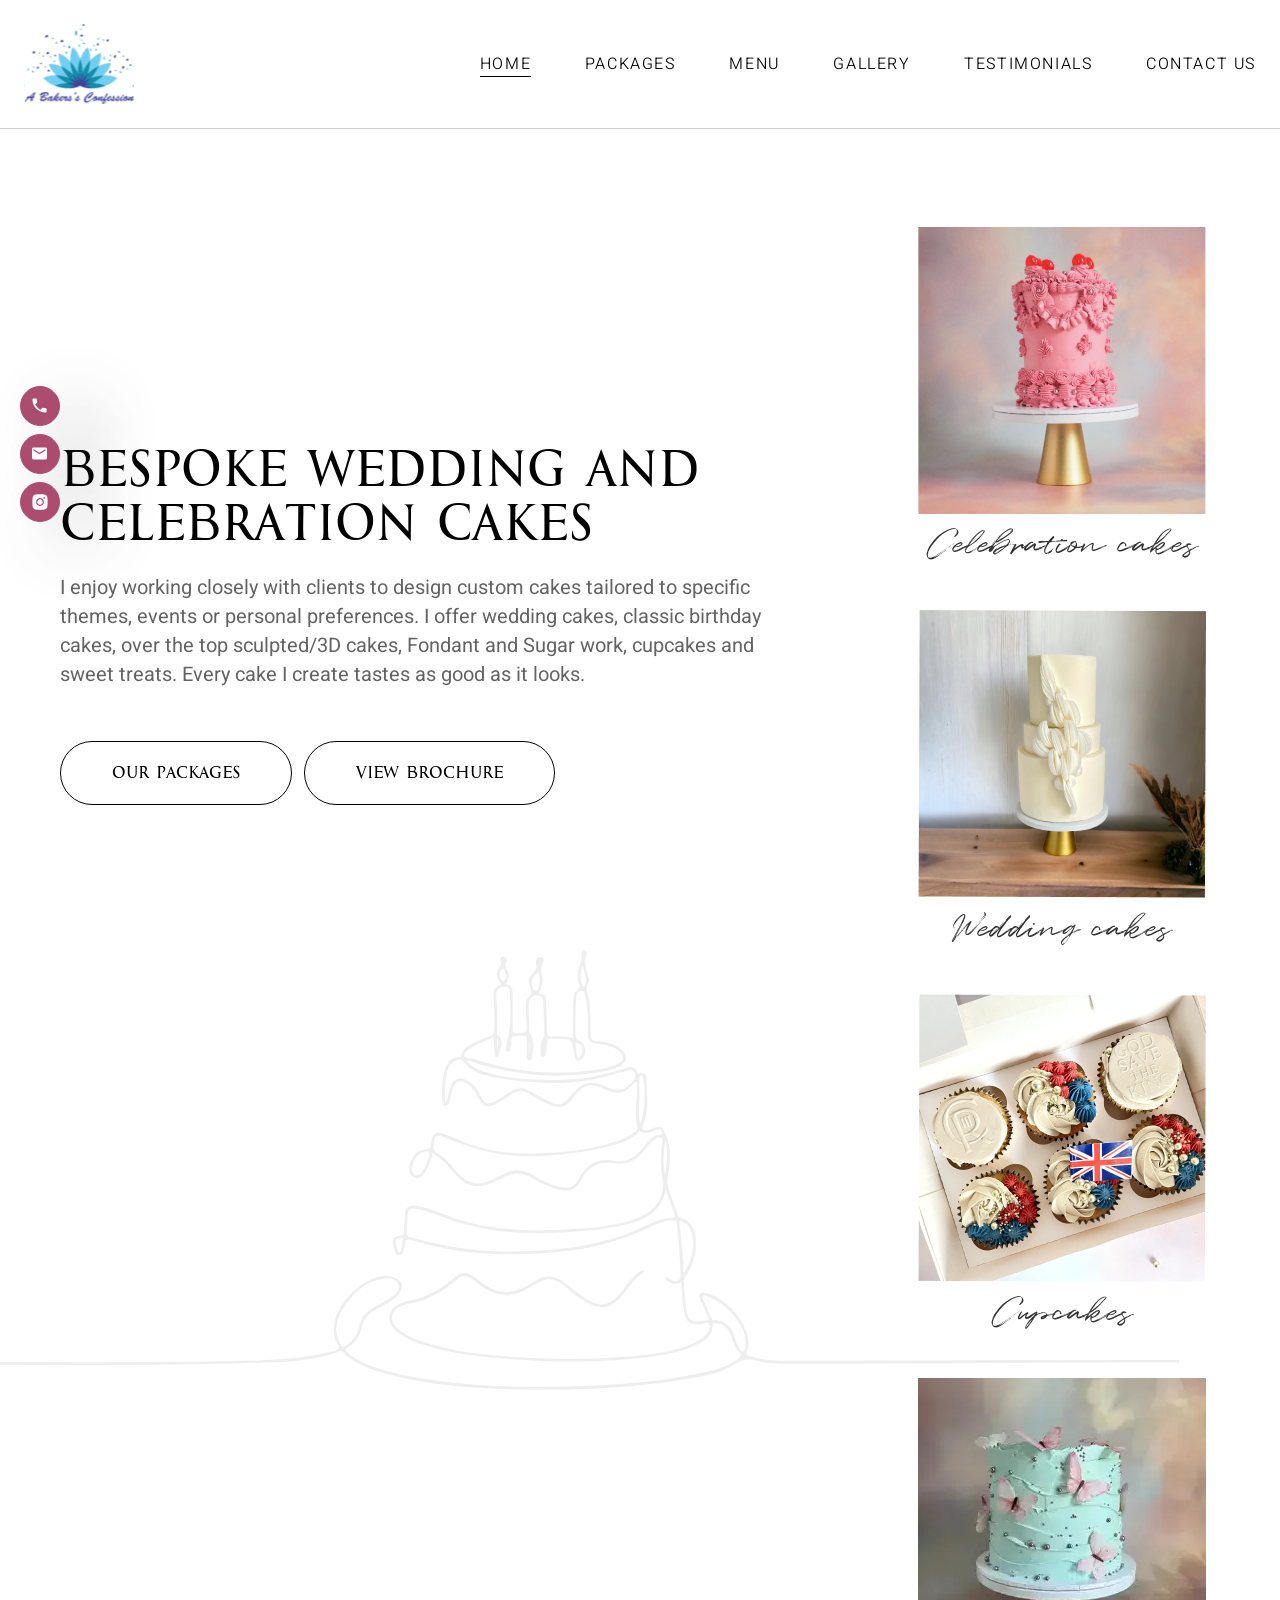
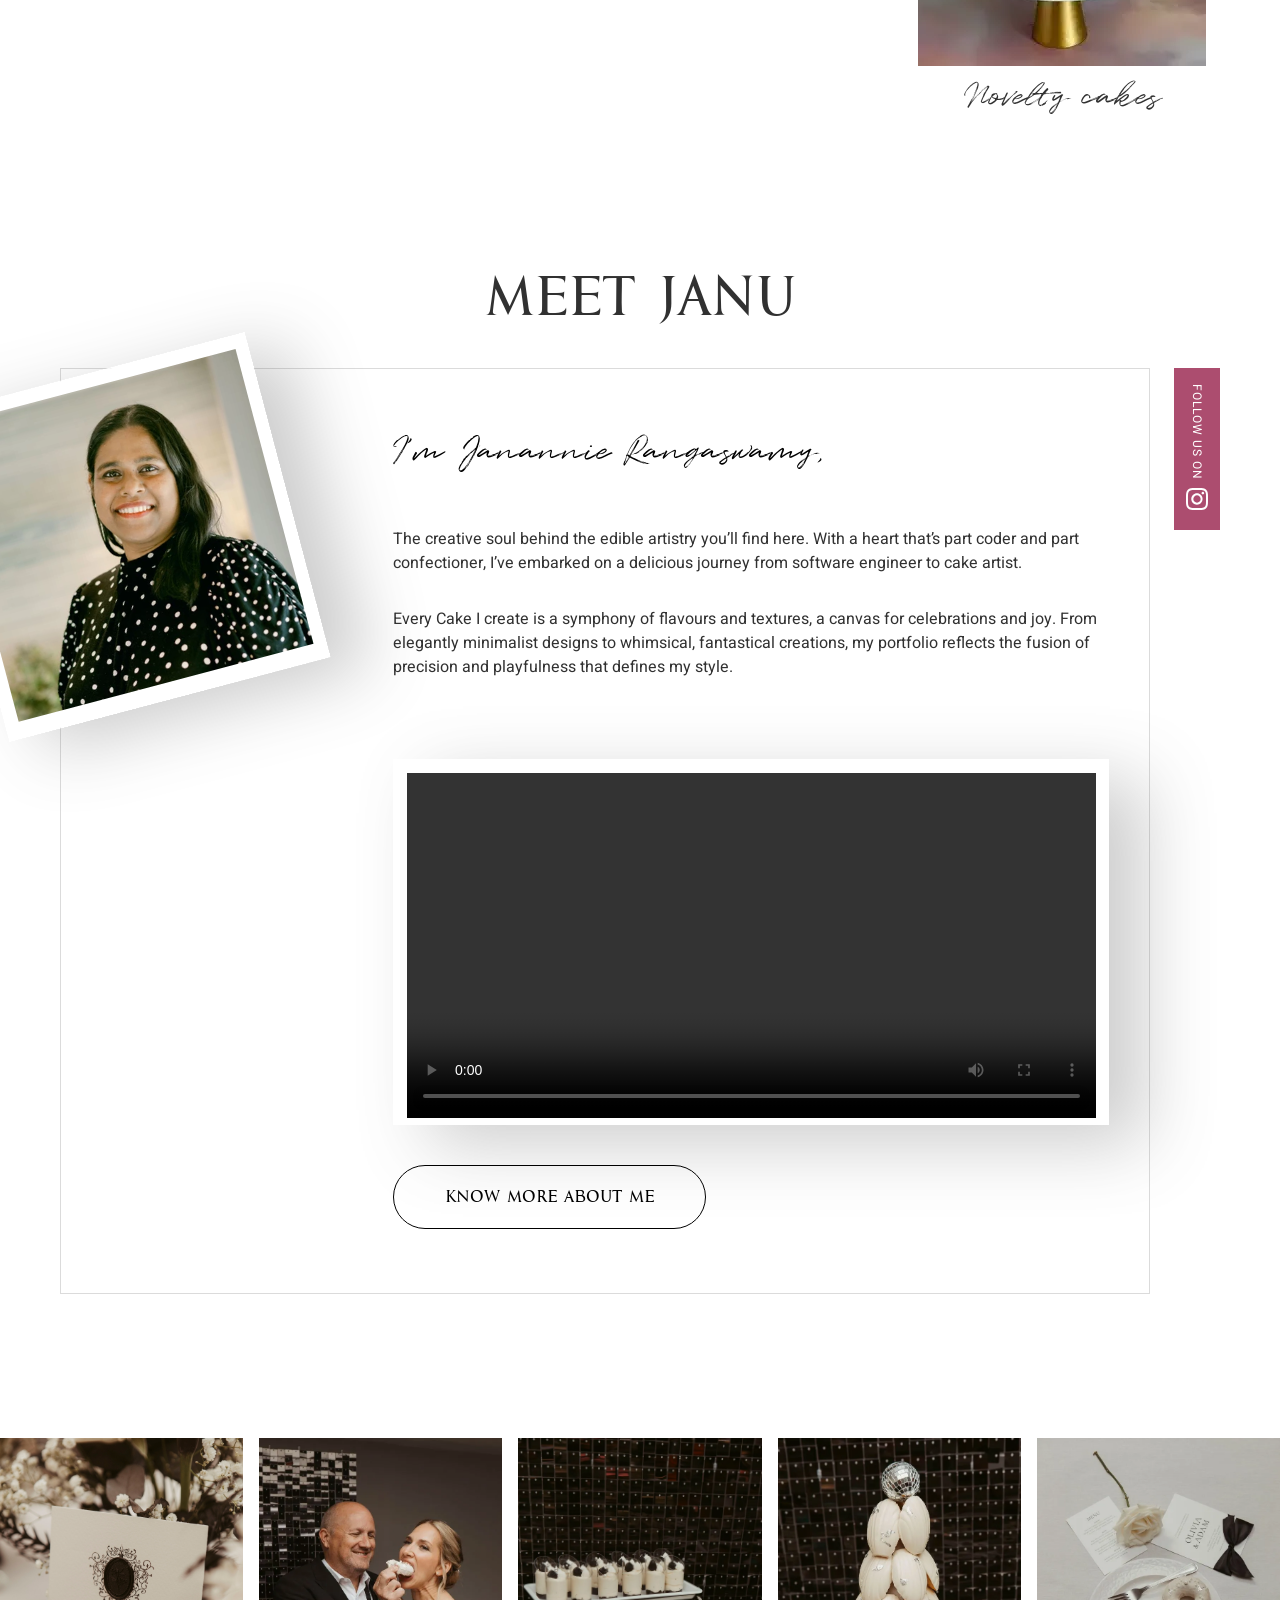
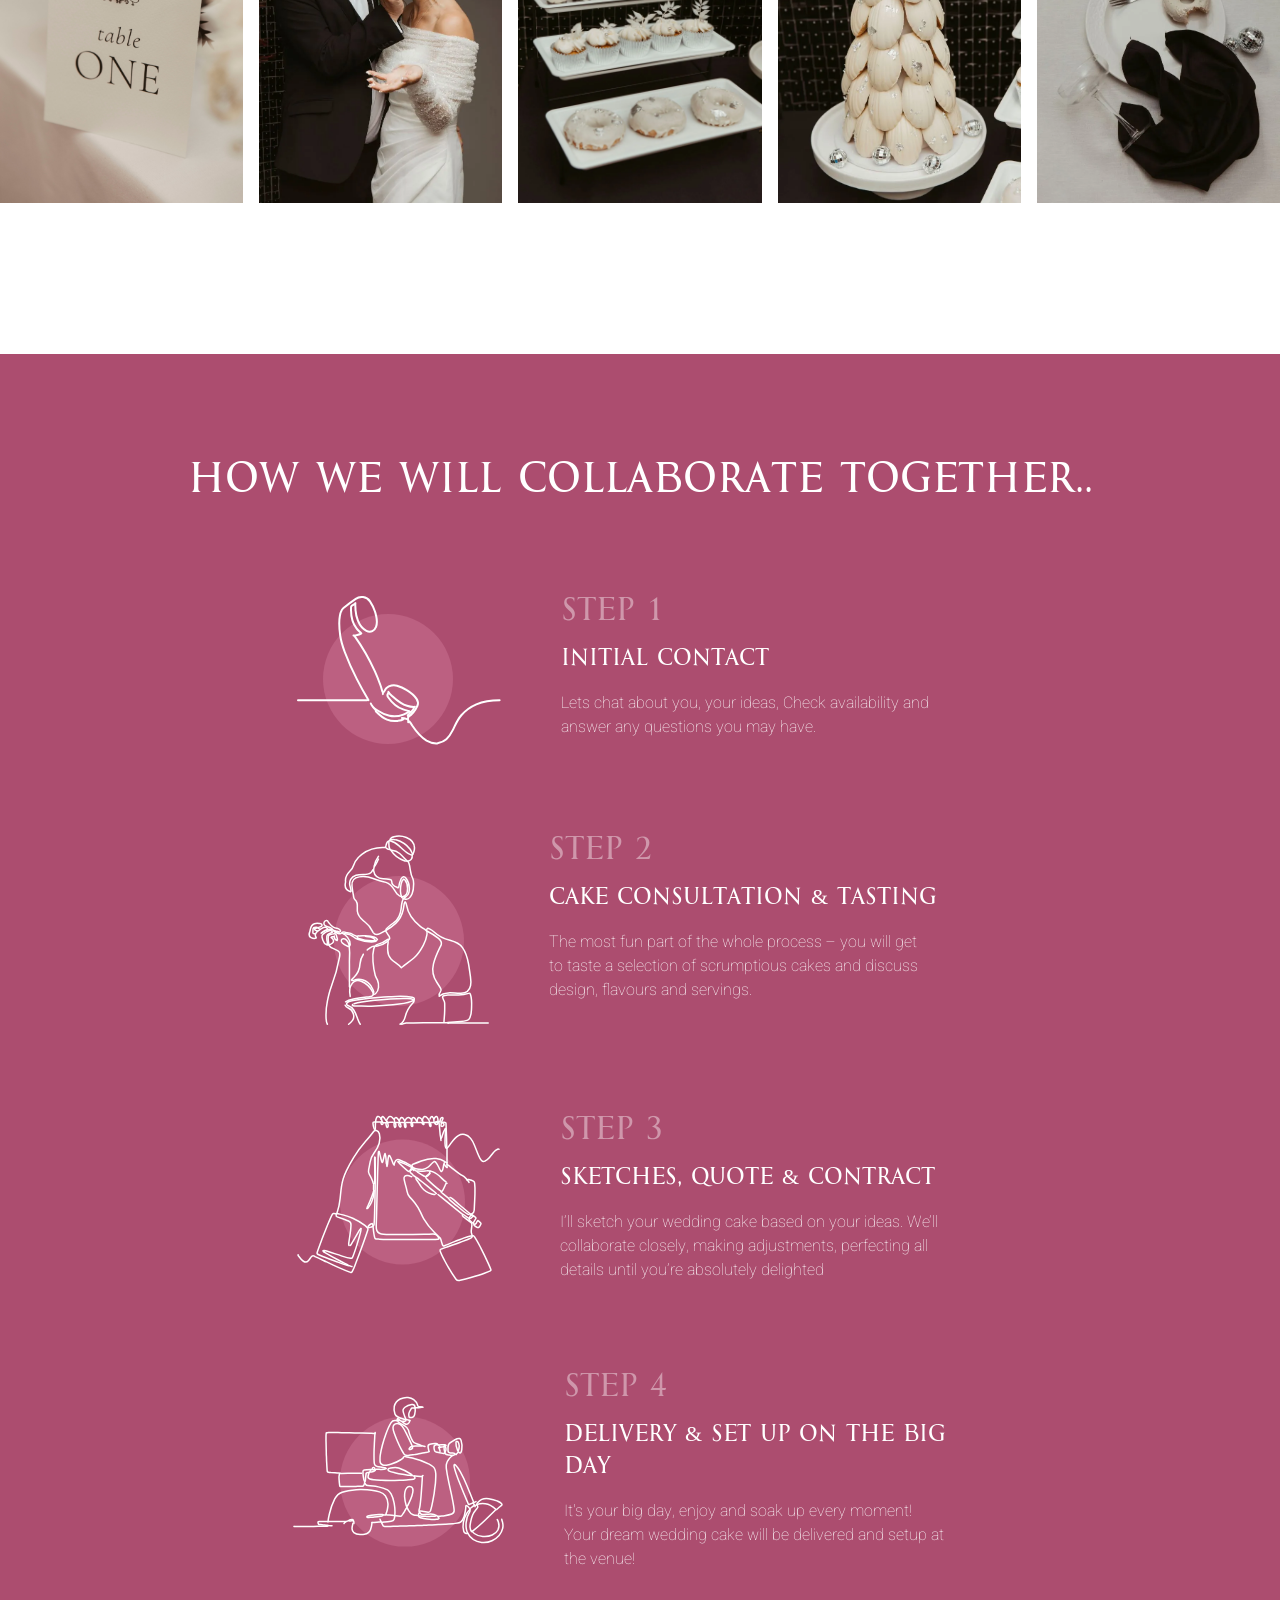
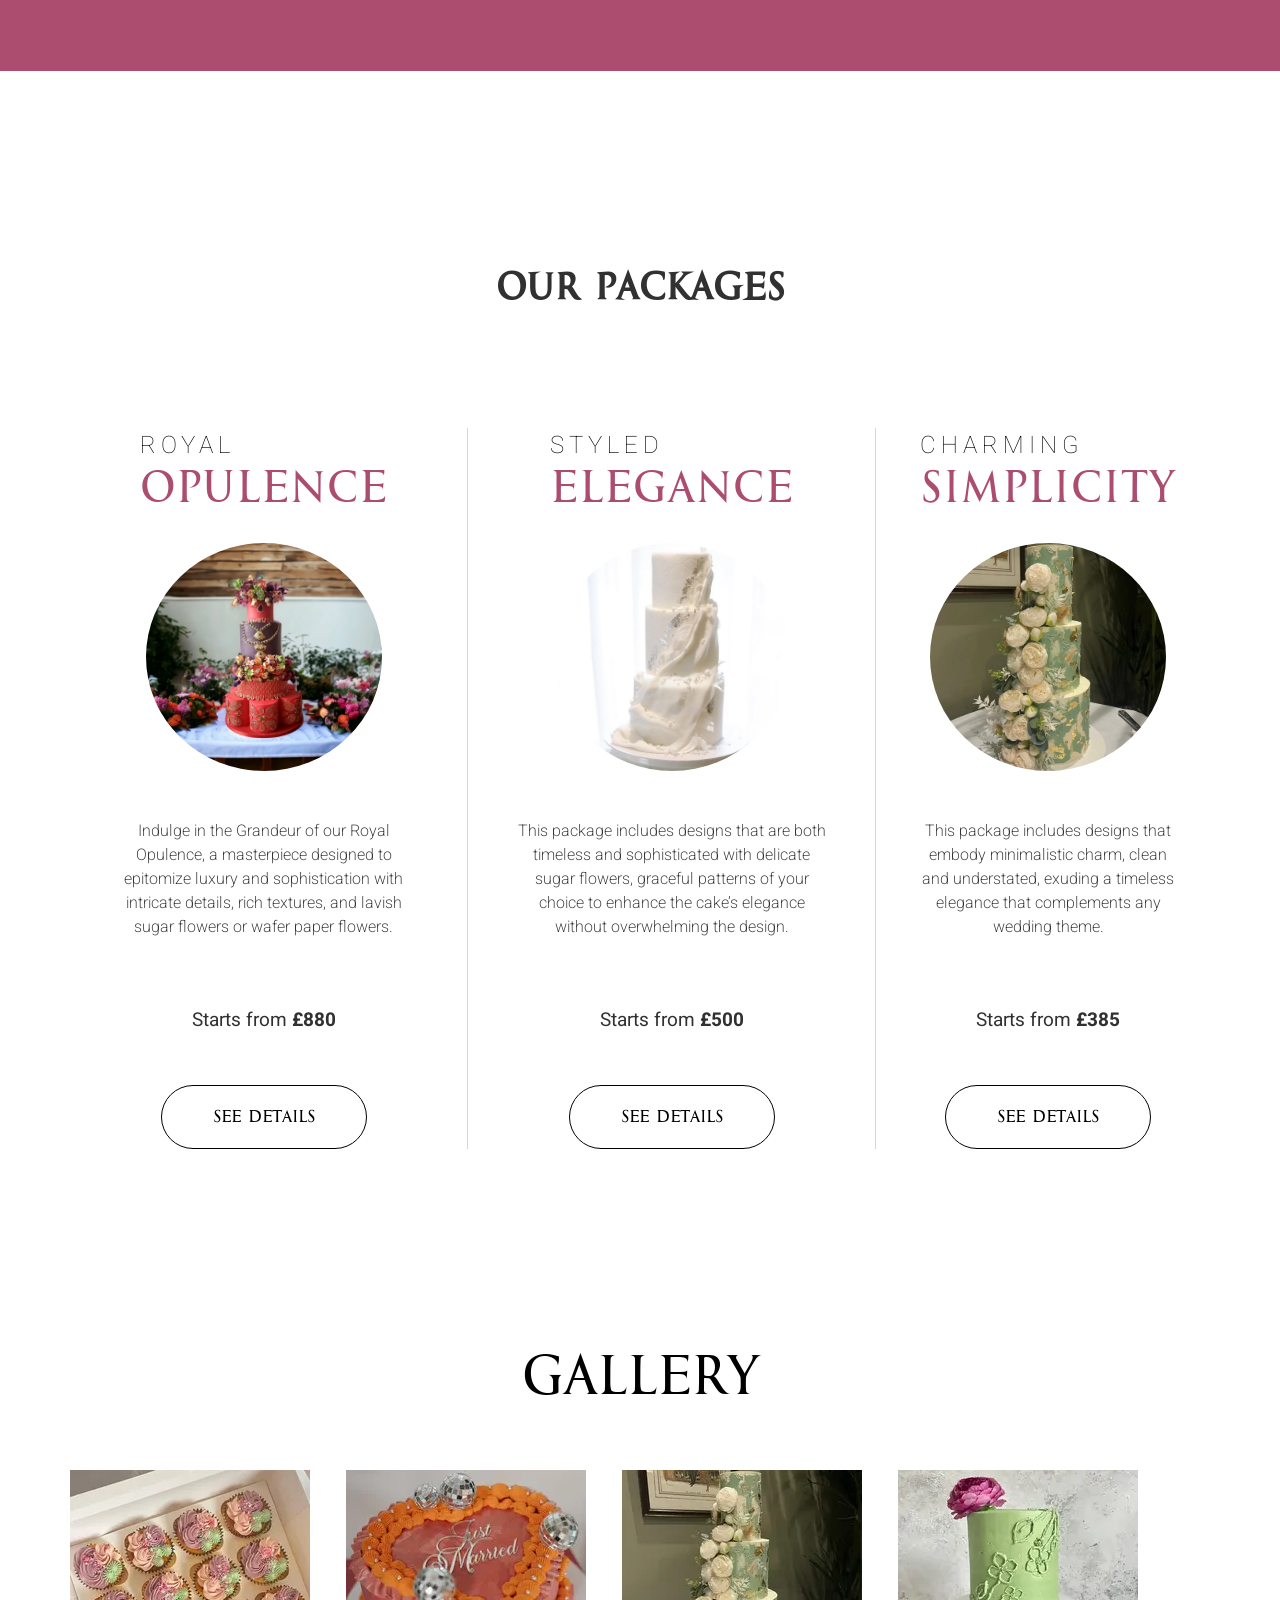
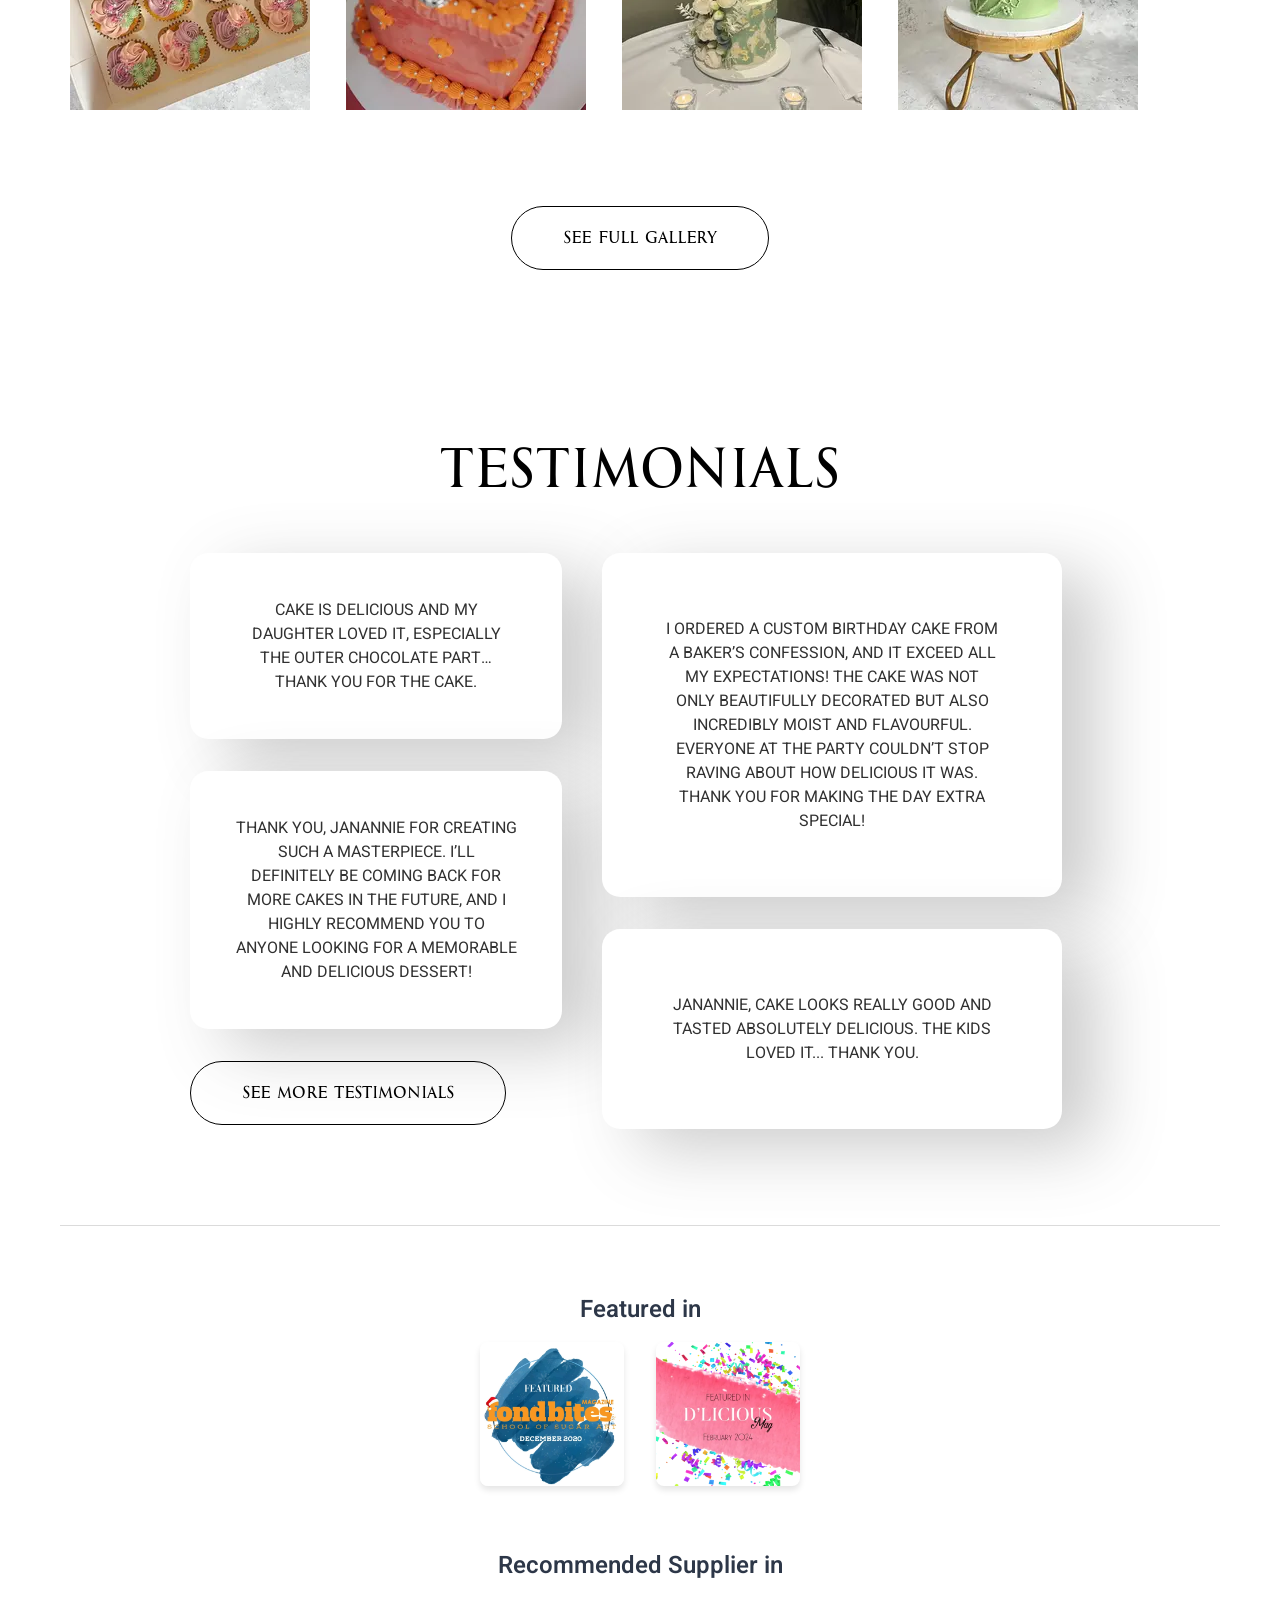
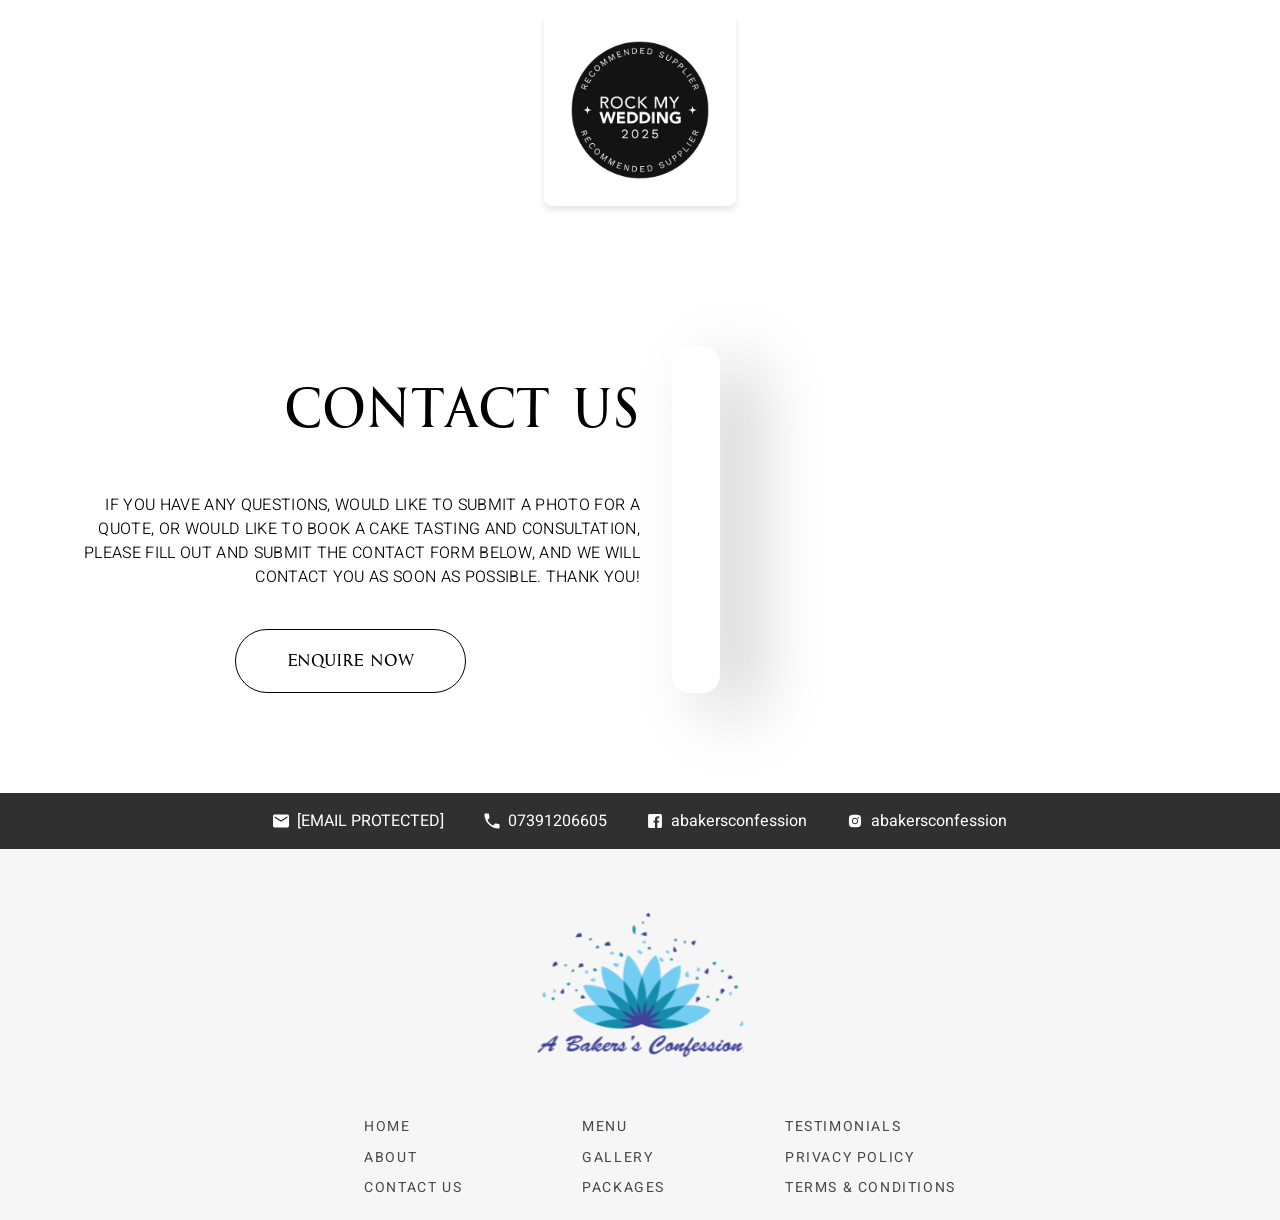
==== index.html @ 097dfbbc "Import published website and improve sitemap discovery" ====
<!DOCTYPE html>
<html lang="en">

<head>
    <meta charset="UTF-8">
    <meta http-equiv="X-UA-Compatible" content="IE=edge">
    <meta name="viewport" content="width=device-width, initial-scale=1.0">
    <title>A Baker's Confession | Showcasing Artistry in Cakes</title>

    <meta name="viewport" content="width=device-width, initial-scale=1">
    <meta name="description" content="Explore A Baker's Confession, a gallery of beautifully crafted cakes, and exquisite artistry that tells delicious stories.">
    <link rel="canonical" href="https://abakersconfession.co.uk/">
    <meta name="robots" content="index, max-image-preview:large, max-snippet:-1, max-video-preview:-1">
    <meta property="og:type" content="website">
    <meta property="og:site_name" content="A Baker's Confession">
    <meta property="og:url" content="https://abakersconfession.co.uk/">
    <meta property="og:title" content="A Baker's Confession | Showcasing Artistry in Cakes">
    <meta property="og:description" content="Explore A Baker's Confession, a gallery of beautifully crafted cakes, and exquisite artistry that tells delicious stories.">
    <meta property="og:image" content="/images/home-og.webp">
    <meta property="og:image:width" content="1200">
    <meta property="og:image:height" content="630">
    <meta property="twitter:card" content="summary_large_image">
    <meta property="twitter:site" content="A Baker's Confession">
    <meta property="twitter:title" content="A Baker's Confession | Showcasing Artistry in Cakes">
    <meta property="twitter:description" content="Explore A Baker's Confession, a gallery of beautifully crafted cakes, and exquisite artistry that tells delicious stories.">
    <meta property="twitter:image" content="/images/home-og.webp">
    <link rel="shortcut icon" type="image/x-icon" href="/images/Favicon.svg">
    <script type="application/ld+json">
    {
    "@context": "https://schema.org",
    "@type": "Corporation",
    "name": "A Bakers confession",
    "url": "https://abakersconfession.co.uk/",
    "logo": "https://abakersconfession.co.uk/images/header_logo.svg",
    "sameAs": [
        "https://www.instagram.com/abakersconfession_",
        "https://www.facebook.com/abakersconfession"
    ]
    }
</script>
<!-- Google Tag Manager -->
<script>(function(w,d,s,l,i){w[l]=w[l]||[];w[l].push({'gtm.start':
new Date().getTime(),event:'gtm.js'});var f=d.getElementsByTagName(s)[0],
j=d.createElement(s),dl=l!='dataLayer'?'&l='+l:'';j.async=true;j.src=
'https://www.googletagmanager.com/gtm.js?id='+i+dl;f.parentNode.insertBefore(j,f);
})(window,document,'script','dataLayer','GTM-W8K8ZRWF');</script>
<!-- End Google Tag Manager -->
    <link rel="stylesheet" href="./style/style.css">
    <link rel="stylesheet" href="./style/mainpage.css">
    <link rel="stylesheet" href="./style/responsive.css">
    <link rel="preconnect" href="https://fonts.googleapis.com">
<link rel="preconnect" href="https://fonts.gstatic.com" crossorigin>
<link href="https://fonts.googleapis.com/css2?family=Heebo:wght@100..900&family=Inter:wght@100..900&display=swap" rel="stylesheet">
<style>
    .max-w-6xl {
    max-width: 72rem; /* 1152px */
    margin-left: auto;
    margin-right: auto;
}

.text-center {
    text-align: center;
}

.mb-12 {
    margin-bottom: 3rem; /* 48px */
}

.animate__animated {
    animation-duration: 1s;
    animation-fill-mode: both;
}

.animate__fadeIn {
    animation-name: fadeIn;
}

.text-2xl {
        font-size: 1.5rem; /* 24px */
        line-height: 2rem; /* 32px */
    }

.font-semibold {
    font-weight: 600;
}

.text-neutral-800 {
    color: #2d3748; /* Neutral color */
}

.mb-4 {
    margin-bottom: 1rem; /* 16px */
}

.flex {
    display: flex;
}

.flex-col {
    flex-direction: column;
}

.md\\:flex-row {
    flex-direction: row;
}

.gap-8 {
    gap: 2rem; /* 32px */
}

.items-center {
    align-items: center;
}

.justify-center {
    justify-content: center;
}

.w-36 {
    width: 9rem; /* 144px */
}

.h-36 {
    height: 9rem; /* 144px */
}

.object-cover {
    object-fit: cover;
}

.rounded-lg {
    border-radius: 0.5rem; /* 8px */
}

.shadow-md {
    box-shadow: 0 4px 6px rgba(0, 0, 0, 0.1);
}

.hover\\:shadow-xl:hover {
    box-shadow: 0 10px 15px rgba(0, 0, 0, 0.2);
}

.transition-all {
    transition: all 0.3s ease;
}

.duration-300 {
    transition-duration: 0.3s;
}

.transition-opacity {
    transition-property: opacity;
}

.opacity-100 {
    opacity: 1;
}

.mt-16 {
    margin-top: 4rem; /* 64px */
}

.mb-8 {
    margin-bottom: 2rem; /* 32px */
}

.w-48 {
    width: 12rem; /* 192px */
}

.h-48 {
    height: 12rem; /* 192px */
}

@keyframes fadeIn {
    from {
        opacity: 0;
    }
    to {
        opacity: 1;
    }
}
</style>
</head>

<body>
    <!-- Google Tag Manager (noscript) -->
    <noscript><iframe src="https://www.googletagmanager.com/ns.html?id=GTM-W8K8ZRWF"
    height="0" width="0" style="display:none;visibility:hidden"></iframe></noscript>
    <!-- End Google Tag Manager (noscript) -->
    <div class="float">
        <div class="float-icon">
            <a href="tel:07391206605" target="_blank">
                <img src="/images/contact-icon.svg" alt="contact"  title="contact">
            </a>
        </div>
        <div class="float-icon">
            <a href="/cdn-cgi/l/email-protection#4c2d2e2d27293e3f2f23222a293f3f2523220c2b212d2520622f2321" target="_blank">
                <img src="images/mail.svg" alt="mail icon" title="mail icon">
            </a>
        </div>
        <div class="float-icon insta">
            <a href="Https://www.instagram.com/abakersconfession_" target="_blank">
                <img src="/images/insta.svg" alt="instagram" title="instagram">
            </a>
        </div>
    </div>


    <div class="home main-div">
        <header>
            <div class="d-flex justify-between">
                <div class="logo">
                    <div class="burger-icon"><img src="./images/burgermenu.svg" alt="" width="30"></div>
                    <a href="index.html"><img src="./images/header_logo.svg" alt="header logo" title="header logo"></a>
                </div>
                <nav class="d-flex justify-between align-center">
                    <a href="/index.html" class="active">HOME</a>
                    <a href="package.html">PACKAGES</a>
                    <a href="menu.html">MENU</a>
                    <a href="/about.html" class="hidden">ABOUT ME</a>
                    <a href="gallery.html">GALLERY</a>
                    <a href="testimonial.html">TESTIMONIALS</a>
                    <a href="contact.html">CONTACT US</a>
                </nav>
            </div>
        </header>

        <main>
            <section class="hero-section d-flex" style="margin-top: 84px;" >
                <div class="left-hero">
                    
                    <h1 class="mb-20 mt-32">Bespoke wedding and Celebration Cakes</h1>
                    <p>
                        I enjoy working closely with clients to design custom cakes tailored to specific themes, events
                        or
                        personal preferences. I offer wedding cakes, classic birthday cakes, over the top sculpted/3D
                        cakes,
                        Fondant and Sugar work, cupcakes and sweet treats. Every cake I create tastes as good as it
                        looks.
                    </p>
                    <div class="twin-btn">
                        <a href="/#packages"><button class="outline-btn mt-32">OUR PACKAGES</button></a>
                        <button class="outline-btn subscribe-form mt-32 ml-8">View Brochure</button>
                    </div>
                      
                </div>
                <div class="right-hero d-flex flex-column">
                    <div class="cards ">
                        <img src="./images/rosecake.png" alt="celebration cake" title="celebration cake">
                        <p>Celebration cakes</p>
                    </div>
                    <div class="cards">
                        <img src="./images/whitecake.png" alt="wedding cakes" title="wedding cakes">
                        <p>Wedding cakes</p>
                    </div>
                    <div class="cards">
                        <img src="./images/cupcake.png" alt="cupcake" title="cupcake">
                        <p>Cupcakes</p>
                    </div>
                    <div class="cards">
                        <img src="./images/novelty1.webp" alt="Novelty cake" title="Novelty cake">
                        <p>Novelty cakes</p>
                    </div>
                </div>
            </section>
            <section class="about-section">
                <div class="hp-title">
                    <h2 class="text-center"> MEET JANU</h2>
                </div>
                
                <div class="d-flex gap-24 about-main">
                    <div class="about-box d-flex">
                        <div class="cards prof">
                            <img src="./images/janupic.webp" width="305px" height="305px" alt="">
                        </div>
                        <div class="about-content d-flex flex-column">
                            <h3 class="q-title">I’m Janannie Rangaswamy,</h3>
                            <p>
                                The creative soul behind the edible artistry you’ll find here.
                                With a heart that’s part coder and part confectioner, I’ve embarked on a delicious journey
                                from
                                software engineer to cake artist.
                            </p>
                            <p>
                                Every Cake I create is a symphony of flavours and textures, a canvas for celebrations and
                                joy. From
                                elegantly minimalist designs to whimsical, fantastical creations, my portfolio reflects the
                                fusion of
                                precision and playfulness that defines my style.
                            </p>
                            <div class="vid-card mt-64 mb-40">
                                <video controls width="100%" height="auto" loading="lazy">
                                    <source src="./videos/intro.mp4" type="video/mp4">
                                    Your browser does not support the video tag.
                                </video>
                            </div>
                            <a href="about.html">
                                <button class="outline-btn mb-40">
                                    Know more about me
                                </button>
                            </a>
                        </div>
                      
                    </div>
                    <div>
                        <a href="Https://www.instagram.com/abakersconfession_"><span class="insta_txt">FOLLOW US ON <img src="./images/instagram.svg" alt=""></span></a>
                    </div>
                </div>
               
            </section>

            
        </main>
        <!---Wed Gallery--->
            <section class="hp-title display-section mt-64">
                    <div class="d-flex gap-16 ovf overflow-vertical-hidden overflow-horizontal">
                        <div >
                            <img src="./images/index/ANGELHOTEL189.webp" style="height: auto; object-fit: cover;" alt="wedding cakes">
                        </div>
                        <div >
                            <img src="./images/index/ANGELHOTEL200.webp" style="height: auto; object-fit: cover;" alt="wedding cakes">
                        </div>
                        <div >
                            <img src="./images/index/ANGELHOTEL202.webp" style="height: auto; object-fit: cover;" alt="wedding cakes">
                        </div>
                        <div >
                            <img src="./images/index/ANGELHOTEL203.webp" style="height: auto; object-fit: cover;" alt="wedding cakes">
                        </div>
                        <div >
                            <img src="./images/index/ANGELHOTEL204.webp" style="height: auto; object-fit: cover;" alt="wedding cakes">
                        </div>
                    </div>
            </section>
           
         <!-- steps -->
            <section class="steps-section mt-64">
                <h3 class="text-center ">HOW WE WILL COLLABORATE TOGETHER..</h3>
                <div class="d-flex flex-column gap-32 step-container">
                    <div class="d-flex justify-center ">
                        <img src="./images/step1.svg" alt="">
                        <div class="d-flex flex-column step-div">
                            <h3>
                                STEP 1
                            </h3>
                            <P class="step-title">
                                INITIAL CONTACT
                            </P>
                            <P class="step-text">
                                Lets chat about you, your ideas, 
                                Check availability and answer any questions
                                you may have.
                            </P>
                        </div>
                    </div>
                    <div class="d-flex justify-center ">
                        <img src="./images/step2.svg" alt="">
                        <div class="d-flex flex-column step-div">
                            <h3>
                                STEP 2
                            </h3>
                            <P class="step-title">
                                CAKE CONSULTATION & TASTING
                            </P>
                            <P class="step-text">
                                The most fun part of the whole process –
                                you will get to taste a selection of 
                                scrumptious cakes and discuss design, 
                                flavours and servings.
                            </P>
                        </div>
                    </div>
                    <div class="d-flex justify-center ">
                        <img src="./images/step3.svg" alt="">
                        <div class="d-flex flex-column step-div">
                            <h3>
                                STEP 3
                            </h3>
                            <P class="step-title">
                                SKETCHES, QUOTE & CONTRACT
                            </P>
                            <P class="step-text">
                                I’ll sketch your wedding cake based on
                                your ideas. We’ll collaborate closely, 
                                making adjustments, perfecting all details
                                until you’re absolutely delighted
                            </P>
                        </div>
                    </div>
                    <div class="d-flex justify-center ">
                        <img src="./images/step4.svg" alt="">
                        <div class="d-flex flex-column step-div">
                            <h3>
                                STEP 4
                            </h3>
                            <P class="step-title">
                                DELIVERY & SET UP ON THE BIG DAY
                            </P>
                            <P class="step-text">
                                It's your big day, enjoy and soak up every
                                moment!
                                Your dream wedding cake will be delivered
                                and setup at the venue!
                            </P>
                        </div>
                    </div>
                </div>
            </section>

            <div class="main">

            <!-- packages -->
            <section class="pkg" id="packages">
                <h3>Our Packages</h3>
                <div class="d-flex flex-wrap ">
                    <div class="d-flex flex-column gap-32 pkg-div">
                        <div class="title">
                            <span class="royal">ROYAL</span>
                            <span class="opulence">OPULENCE</span>
                        </div>
                        <img src="/images/royalop/royalgrand.webp" alt="Royal Opulence cakes">
                        <p class="pkg-text">Indulge in the Grandeur of our Royal Opulence, a masterpiece designed to epitomize luxury and sophistication with intricate details, rich textures, and lavish sugar flowers or wafer paper flowers.</p>
                        <p class="pkg-price">Starts from <b>£880</b></p>
                        <a href="/package.html#royalopulence">
                            <button class="outline-btn">SEE DETAILS</button>
                        </a>
                    </div>
                    <div class="d-flex flex-column gap-32 pkg-div pkg-mid">
                        <div class="title">
                            <span class="royal">STYLED</span>
                            <span class="opulence">ELEGANCE</span>
                        </div>
                        <img src="./images/styledpkg.webp" alt="styled elegance cakes">
                        <p class="pkg-text">This package includes designs that are both timeless and sophisticated with delicate sugar flowers, graceful patterns of your choice to enhance the cake’s elegance without overwhelming the design.</p>
                        <p class="pkg-price">Starts from <b>£500</b></p>
                        <a href="/package.html#styledelegance">
                            <button class="outline-btn">SEE DETAILS</button>
                        </a>
                    </div>
                    <div class="d-flex flex-column gap-32 pkg-div">
                        <div class="title">
                            <span class="royal">CHARMING</span>
                            <span class="opulence">SIMPLICITY</span>
                        </div>
                        <img src="./images/charmpkg.webp" style="object-fit: cover;" alt="charming simplicity cakes">
                        <p class="pkg-text" style="max-width: 256px;">This package includes designs that embody minimalistic charm, clean and understated, exuding a timeless elegance that complements any wedding theme.</p>
                        <p class="pkg-price">Starts from <b>£385</b></p>
                        <a href="/package.html#charmingsimplicity">
                            <button class="outline-btn">SEE DETAILS</button>
                        </a>
                    </div>
                </div>
            </section>
            <!---Gallery--->
            <section class="hp-title gallery-section">
                <div class="">
                    <div class="text-center">
                        <h3>Gallery</h3>
                    </div>
                    <div class="d-flex gap-16 overflow-vertical-hidden overflow-horizontal">
                        <div class="cards">
                            <img src="./images/gl3.webp" alt="cakes for wedding">
                        </div>
                        <div class="cards">
                            <img src="./images/gl1.webp" alt="cakes for wedding">
                        </div>
                        <div class="cards">
                            <img src="./images/gl2.webp" alt="cakes for wedding">
                        </div>
                        <div class="cards">
                            <img src="./images/gl4.webp" alt="cakes for wedding">
                        </div>
                    </div>
                    <div class="text-center pt-48">
                        <a href="gallery.html">
                            <button class="outline-btn mb-40">
                                See full gallery
                            </button>
                        </a>
                    </div>
                </div>
            </section>
            <!---Testimonial--->
            <section class="hp-title testimonial-section mb-64">
                <div class="w-900">
                    <div class="text-center">
                        <h3>TESTIMONIALS</h3>
                    </div>
                    <div class="d-flex gap-40">
                        <div class="test-card">
                            <div class="tm-outline">
                                <span>Cake is delicious and my daughter loved it, especially the outer chocolate part…
                                    Thank you for the
                                    cake.</span>
                            </div>

                            <div class="tm-outline">
                                <span>
                                    Thank you, Janannie for creating such a masterpiece. I’ll definitely be coming back
                                    for more cakes in the future, and I highly recommend you to anyone looking for a
                                    memorable and delicious dessert!
                                </span>
                            </div>

                            <div class="tm-link-div">
                               <a href="testimonial.html"> <button class="outline-btn">See MORE TESTIMONIALS</button></a>
                            </div>
                        </div>

                        <div class="test-card2">
                            <div class="tm-outline">
                                <span>I ordered a custom birthday cake from A Baker’s Confession, and it exceed all my
                                    expectations! The cake was not only beautifully decorated but also incredibly moist
                                    and flavourful. Everyone at the
                                    party couldn’t stop raving about how delicious it was. Thank you for making the day
                                    extra special!</span>
                            </div>

                            <div class="tm-outline">
                                <span>
                                    Janannie, Cake looks really good and tasted absolutely delicious. The kids loved
                                    it... Thank you.
                                </span>
                            </div>

                        </div>
                    </div>
                </div>
            </section>
            <section class="pt-48" style="border-top: 1px solid #DBDBDB;">
                <div class="max-w-6xl mx-auto">
                <div class="text-center mb-12 animate__animated animate__fadeIn">
                <h2 class="text-2xl font-semibold text-neutral-800 mb-4">Featured in</h2>
                <div class="flex  md:flex-row gap-8 items-center justify-center">
                    <img src="./images/Featured_Christmas_2020.webp" alt="Featured Badge" class="w-36 h-36 object-cover rounded-lg shadow-md hover:shadow-xl transition-all duration-300 transition-opacity opacity-100" loading="lazy">
                    <img src="./images/Febbadge.webp" alt="Featured Badge" class="w-36 h-36 object-cover rounded-lg shadow-md hover:shadow-xl transition-all duration-300 transition-opacity opacity-100" loading="lazy">
                </div>
                </div>

                <!-- Recommended Supplier Section -->
                <div class="mt-16 text-center animate__animated animate__fadeIn">
                <h2 class="text-2xl font-semibold text-neutral-800 mb-8">Recommended Supplier in</h2>
                <div class="flex gap-8 items-center justify-center">
                    <img src="./images/Rockmywed.webp" alt="Supplier Badge" class="w-48 h-48 object-cover rounded-lg shadow-md hover:shadow-xl transition-all duration-300 transition-opacity opacity-100" loading="lazy">
                </div>
                </div>
            </section>
            
            <!---contact us--->
            <section class="contact-section ">
                <div class="con-details">
                    <div >
                        <h3>Contact us</h3>
                        <span>If you have any questions, would like to submit a photo for a quote, or would like to book a
                            cake
                            tasting and consultation, please fill out and submit the contact form below, and we will contact
                            you
                            as soon as possible. Thank you!</span>
                    </div>
                    <div class="text-center mt-40">
                        <a href="contact.html"> <button class="outline-btn">Enquire now</button></a>
                    </div>
                </div>
                <div class="con-form">
                    <div class="blur-background">
                        <div class="sub-contain">
                            <span class="subscribe-close">
                                X
                            </span>
                            <div class="ml-embedded" data-form="6CSMEg"></div>
                        </div>
                    </div>
            </div>
            </section>
            
            </div>

        <!---footer--->

        <footer class="footer">
            <div class="d-flex justify-center gap-40 foot-top">
                <div class="foot-logo-icon"><img src="images/mail.svg" alt="maii icon" title="mail icon"><a href="/cdn-cgi/l/email-protection#4a2b282b212f38392925242c2f39392325240a2d272b232664292527"><span class="__cf_email__" data-cfemail="ed8c8f8c86889f9e8e82838b889e9e848283ad8a808c8481c38e8280">[email&#160;protected]</span></a></div>
                <div class="foot-logo-icon"><img src="images/contact-icon.svg" alt="contact icon" title="contact icon"><a href="tel:07391206605">07391206605</a></div>
                <div class="foot-logo-icon"><img src="images/facebook.svg" alt="facebook" title="facebook"><a href="https://www.facebook.com/abakersconfession"target="_blank">abakersconfession</a></div>
                <div class="foot-logo-icon"><img src="images/insta.svg" alt="instagram" title="instagram"><a href="Https://www.instagram.com/abakersconfession_" target="_blank">abakersconfession</a></div>
            </div>
            <div class="w-700">
                <div class="text-center pt-64 mb-32">
                    <div class="logo f-logo">
                        <a href="index.html"><img src="./images/footer_logo.svg" alt="footer logo" title="footer logo"></a>
                    </div>
                </div>
                <div class="text-center">
                   
                    <div class="d-flex f-gap justify-center">
                        <div>
                            <ul>
                                <li><a href="index.html">Home</a></li>
                                <li><a href="about.html">About</a></li>
                                <li><a href="contact.html">Contact us</a></li>
                            </ul>
                        </div>
                        <div>
                            <ul>
                                <li><a href="menu.html">Menu</a></li>
                                <li><a href="gallery.html">Gallery</a></li>
                                <li><a href="package.html">PACKAGES</a></li>
                            </ul>
                        </div>
                        <div>
                            <ul>
                                <li><a href="testimonial.html">Testimonials</a></li>
                                <li><a href="privacy-policy.html">Privacy Policy</a></li>
                                <li><a href="terms-and-condition.html">Terms & Conditions</a></li>
                            </ul>
                        </div>
                    </div>
                </div>
            </div>
        </footer>
    </div>
    <!-- MailerLite Universal -->
<script data-cfasync="false" src="/cdn-cgi/scripts/5c5dd728/cloudflare-static/email-decode.min.js"></script><script>
    (function(w,d,e,u,f,l,n){w[f]=w[f]||function(){(w[f].q=w[f].q||[])
    .push(arguments);},l=d.createElement(e),l.async=1,l.src=u,
    n=d.getElementsByTagName(e)[0],n.parentNode.insertBefore(l,n);})
    (window,document,'script','https://assets.mailerlite.com/js/universal.js','ml');
    ml('account', '1063999');
</script>
<!-- End MailerLite Universal -->
    <script>
        // window.addEventListener("load", function() {
        //     // Your code here
        //     const link = document.createElement('a');
        //     link.href = `./packages/pdf/Wedding-Package-2025.pdf`;
        //     link.download = 'Wedding-Packages-2025.pdf';
        //     link.classList.add('pdfbtn');
        //     link.textContent = "View Brochure";
            
        //     const thanksdiv=document.querySelector(".ml-form-successContent")
        //     thanksdiv.appendChild(link);
        //     console.log(thanksdiv,"sucess-content")
        //     console.log("DOM is fully loaded and parsed.");
        // });

        document.querySelector('.subscribe-form').addEventListener('click', function() {
            document.querySelector('.con-form').classList.add('popup-active');
            document.body.style.overflow = 'hidden';
        });

        document.querySelector('.subscribe-close').addEventListener('click', function() {
            document.querySelector('.con-form').classList.remove('popup-active');
            document.body.style.overflow = 'auto';
        });

    </script>
    <script src="./js/nav.js"></script>
<script type="module" src="https://static.cloudflareinsights.com/beacon.min.js/vce701823e78c4301a35b7e07294d87301792088814092" integrity="sha512-UKNk8GbxkABxKcXYuLkO16EleLGUkcvJWtpSNmExE0Too3ZaFAxTscNWEc1OdAv5/BikHawapSCaiD2XCmp+Bw==" data-cf-beacon='{"version":"2024.11.0","token":"443e033d770e4131a4788a7939231473","r":1,"spa":2}' crossorigin="anonymous"></script>
</body>

</html>
---- style/style.css ----
body {
    background: #FFF;
    margin: 0px;
    color: #313131;
}

@font-face {
    font-family: International;
    src: url(./International.woff);
}

@font-face {
    font-family: quentin;
    src: url(./Quentin.woff);
}

* {
    font-family: 'Heebo', sans-serif;
    box-sizing: border-box;
}

/*margin*/
.mx-auto {
    margin: 0px auto;
}

.my-auto {
    margin: auto 0px;
}

.m-0 {
    margin: 0px;
}

.m-4 {
    margin: 4px;
}

.m-8 {
    margin: 8px;
}

.m-16 {
    margin: 16px;
}

.m-24 {
    margin: 24px;
}

.m-32 {
    margin: 32px;
}

.m-40 {
    margin: 40px;
}

/* margin-top */
.mt-0 {
    margin-top: 0px;
}

.mt-4 {
    margin-top: 4px;
}

.mt-8 {
    margin-top: 8px;
}

.mt-12 {
    margin-top: 12px;
}

.mt-16 {
    margin-top: 16px;
}

.mt-24 {
    margin-top: 24px;
}

.mt-32 {
    margin-top: 32px;
}

.mt-40 {
    margin-top: 40px;
}

.mt-48 {
    margin-top: 48px;
}

.mt-56 {
    margin-top: 56px;
}

.mt-64 {
    margin-top: 64px;
}

.mt-80 {
    margin-top: 80px !important;
}

.mt-160 {
    margin-top: 160px !important;
}

/* margin-bottom */
.mb-0 {
    margin-bottom: 0px;
}

.mb-4 {
    margin-bottom: 4px;
}

.mb-8 {
    margin-bottom: 8px;
}

.mb-16 {
    margin-bottom: 16px;
}

.mb-20 {
    margin-bottom: 20px;
}

.mb-24 {
    margin-bottom: 24px;
}

.mb-32 {
    margin-bottom: 32px;
}

.mb-40 {
    margin-bottom: 40px;
}

.mb-48 {
    margin-bottom: 48px;
}

.mb-56 {
    margin-bottom: 56px;
}

.mb-64 {
    margin-bottom: 64px !important;
}

/* margin-left */
.ml-0 {
    margin-left: 0px;
}

.ml-4 {
    margin-left: 4px;
}

.ml-8 {
    margin-left: 8px;
}

.ml-16 {
    margin-left: 16px;
}

.ml-24 {
    margin-left: 24px;
}

.ml-32 {
    margin-left: 32px;
}

.ml-40 {
    margin-left: 40px;
}

.ml-48 {
    margin-left: 48px;
}

.ml-56 {
    margin-left: 56px;
}

.ml-64 {
    margin-left: 64px;
}

/* margin-right */
.mr-0 {
    margin-right: 0px;
}

.mr-4 {
    margin-right: 4px;
}

.mr-8 {
    margin-right: 8px;
}

.mr-16 {
    margin-right: 16px;
}

.mr-24 {
    margin-right: 24px;
}

.mr-32 {
    margin-right: 32px;
}

.mr-40 {
    margin-right: 40px;
}

.mr-48 {
    margin-right: 48px;
}

.mr-56 {
    margin-right: 56px;
}

.mr-64 {
    margin-right: 64px;
}

/* padding */
.p-0 {
    padding: 0px;
}

.p-4 {
    padding: 4px;
}

.p-8 {
    padding: 8px;
}

.p-16 {
    padding: 16px;
}

.p-24 {
    padding: 24px;
}

.p-32 {
    padding: 32px;
}

.p-40 {
    padding: 40px;
}

/* padding-right */
.pr-0 {
    padding-right: 0px;
}

.pr-4 {
    padding-right: 4px;
}

.pr-8 {
    padding-right: 8px;
}

.pr-16 {
    padding-right: 16px;
}

.pr-24 {
    padding-right: 24px;
}

.pr-32 {
    padding-right: 32px;
}

.pr-40 {
    padding-right: 40px;
}

/* padding left */
.pl-0 {
    padding-left: 0px;
}

.pl-4 {
    padding-left: 4px;
}

.pl-8 {
    padding-left: 8px;
}

.pl-16 {
    padding-left: 16px;
}

.pl-24 {
    padding-left: 24px;
}

.pl-32 {
    padding-left: 32px;
}

.pl-40 {
    padding-left: 40px;
}

/* padding top */
.pt-0 {
    padding-top: 0px;
}

.pt-4 {
    padding-top: 4px;
}

.pt-8 {
    padding-top: 8px;
}

.pt-16 {
    padding-top: 16px;
}

.pt-24 {
    padding-top: 24px;
}

.pt-32 {
    padding-top: 32px;
}

.pt-40 {
    padding-top: 40px;
}

.pt-48 {
    padding-top: 48px;
}

.pt-56 {
    padding-top: 56px;
}

.pt-64 {
    padding-top: 64px;
}

/* padding bottom */
.pb-0 {
    padding-bottom: 0px;
}

.pb-4 {
    padding-bottom: 4px;
}

.pb-8 {
    padding-bottom: 8px;
}

.pb-16 {
    padding-bottom: 16px;
}

.pb-24 {
    padding-bottom: 24px;
}

.pb-32 {
    padding-bottom: 32px;
}

.pb-40 {
    padding-bottom: 40px;
}

.pb-48 {
    padding-bottom: 40px;
}

/* display */
.d-block {
    display: block;
}

.d-none {
    display: none;
}

.d-inline {
    display: inline;
}

.d-flex {
    display: flex;
}

.justify-center {
    justify-content: center;
}

.align-center {
    align-items: center;
}

.flex-column {
    flex-direction: column;
}

.justify-between {
    justify-content: space-between;
}

.justify-around {
    justify-content: space-around;
}
.flex-wrap{
    flex-wrap: wrap;
}

.d-grid {
    display: grid;
}

/* align items*/
.text-center {
    text-align: center;
}

.text-right {
    text-align: right;
}

.text-left {
    text-align: left;
}

.align-end {
    justify-content: end !important;
}

/*gap*/
.gap-4 {
    gap: 4px;
}

.gap-8 {
    gap: 8px;
}

.gap-16 {
    gap: 16px;
}

.gap-32 {
    gap: 32px;
}

.gap-40 {
    gap: 40px;
}

.gap-48 {
    gap: 48px;
}

/*gap*/
.gap-4 {
    gap: 4px;
}

.gap-8 {
    gap: 8px;
}

.gap-16 {
    gap: 16px;
}

.gap-24 {
    gap: 24px;
}

.gap-32 {
    gap: 32px;
}

/*float*/
.float-right {
    float: right;
}

.float-left {
    float: left;
}

/* header */
header {
    border-bottom: 1px solid #D1D1D1;
    background: #FFF;
    padding: 24px;
}

header>div {
    max-width: 1365px;
    margin: 0px auto;
}

header nav {
    width: 63%;
}

header a {
    text-decoration: none;
    color: #000000;
}

header nav a {
    font-size: 16px;
    font-weight: 300;
    letter-spacing: 1.6px;
    border-bottom: 1px solid transparent;
    transition: border 500ms ease-in-out;
    height: fit-content;
}

header .logo>a {
    font-family: 'International', sans-serif;
    font-size: 25px;
    font-weight: 400;
}

header .logo {
    height: 80px;
}

header .logo>div {
    display: none;
}

header nav a:hover {
    border-bottom: 1px solid #000;
}

.q-title {
    color: #000;
    font-family: 'Quentin', sans-serif;
    font-size: 33.744px;
    font-style: normal;
    font-weight: 400;
}

.outline-btn {
    font-family: 'International', sans-serif;
    font-size: 16px;
    width: fit-content;
    border-radius: 40px;
    border: 0.711px solid #000;
    ;
    padding: 23px 51px;
    background-color: transparent;
    color: #000000;
}
.outline-btn:hover{
    background: #AC4D6F;
    color: #FFF;
    border: none;
}

button {
    cursor: pointer;
}

.cards {
    padding: 13px 12.5px 0px 12.5px;
    border: 0.874px solid #FFF;
    background: linear-gradient(137deg, #FFF 0%, #FFF 100%);
    /* box-shadow: 35.50142px 19.56201px 67.38026px 0px rgba(87, 87, 87, 0.30); */

}
.vid-card{
        padding: 13px 12.5px 0px 12.5px;
        border: 0.874px solid #FFF;
        background: linear-gradient(137deg, #FFF 0%, #FFF 100%);
        box-shadow: 35.50142px 19.56201px 67.38026px 0px rgba(87, 87, 87, 0.30);
    }
body.left {
    transition: transform 150ms ease-in-out;
    animation: loadleft 150ms ease-in-out 1;
}

.sidebar-overlay {
    width: 100vw;
    height: 100vh;
    position: fixed;
    top: 0px;
    background-color: rgba(0, 0, 0, 0.4);
    visibility: hidden;

}

li {
    list-style-type: none;
}

ol li {
    list-style-type: decimal;
}

@keyframes loadleft {
    0% {
        transform: translateX(100%);
    }

    100% {
        transform: translateX(0%);
    }
}

body.right {
    transition: transform 150ms ease-in-out;
        transform: translateX(-100%);
    /* animation: loadright 150ms ease-in-out 1; */
}

@keyframes loadright {
    0% {
        transform: translateX(0%);
    }

    100% {
        transform: translateX(-100%);
    }
}
---- style/mainpage.css ----
main,.main {
    max-width: 1160px;
    margin: 0 auto;
}

.hero-section {
    margin-top: 16px;
    gap: 126px;
}

.left-hero {
    padding-top: 200px;
}

.left-hero span {
    font-size: 16px;
    font-weight: 300;
}

.left-hero h1 {
    font-family: 'International', sans-serif;
    font-size: 48px;
    font-weight: 300;
    text-align: left;
}

.left-hero p {
    font-family: Heebo;
    font-size: 20px;
    color: #636363;
}

.right-hero {
    gap: 25px;
}

.right-hero .cards>p {
    text-align: center;
    font-family: 'Quentin', sans-serif;
    font-size: 33px;
    margin: 0px;
}

.about-section {
    margin-top: 150px;
}

.about-section h2 {
    font-family: 'International', sans-serif;
    font-size: 52.369px;
    font-weight: 400;
}

.about-section .about-box {
    border: 1px solid #DBDBDB;
    ;
}

.about-box .cards {
    transform: rotate(-14.819deg);
    position: relative;
    right: 100px;
}

.about-box img {
    width: 305px;

}

/*float button*/
.float {
    position: fixed;
    top: 50%;
    left: 20px;
    transform: translateY(-50%);
    z-index: 1000;
}

.float-icon {
    margin-top: 8px;
    bottom: 30px;
    right: 30px;
    background: #ac4d6f;
    height: 40px !important;
    width: 40px !important;
    border-radius: 50%;
    padding: 10px 11px;
    border: 1px solid #ac4d6f;
    transition: all .2s ease-in;
    box-shadow: 35.50142px 19.56201px 67.38026px 0px rgba(87, 87, 87, 0.30);
}

.float-icon img {
    width: 15px;
    height: 15px;
    transform: translate(0px, -1px);
}

.insta img {
    width: 20px;
    height: 20px;
    transform: translate(-2px, -1px);
}

/*footer*/
.footer {
    background: #F6F6F6;
    margin: 0 auto;
    gap: 80px;
}

.f-gap {
    gap: 80px;
}

.f-gap ul li {
    text-align: left;
}

.f-logo a {
    color: #894E3F;
    text-align: center;
    font-family: International;
    font-size: 25.671px;
    font-style: normal;
    font-weight: 400;
    line-height: 97.664%;
    /* 25.071px */
    text-transform: uppercase;
    text-decoration: none;
}

.f-gap li a {
    color: #474747;
    font-family: Heebo;
    font-size: 14px;
    font-style: normal;
    font-weight: 400;
    line-height: 2.2;
    letter-spacing: 1.6px;
    text-transform: uppercase;
}

.foot-top {
    padding: 16px;
    background: #303030;
    color: #fff;
}

.foot-top a {
    color: #fff;
}

.foot-logo-icon {
    align-items: center;
    display: flex;
    gap: 8px;
}

.foot-logo-icon img {
    height: 16px;
    width: 16px;
}

/*footer end*/

/*contact*/
.hp-title h3,
h1 {
    color: #000;
    text-align: center;
    font-family: International;
    font-size: 52.369px;
    font-style: normal;
    font-weight: 400;
    line-height: 112.664%;
    /* 59.001px */
    text-transform: uppercase;
}

.contact-btn {
    border: 0.711px solid #634B44;
    background: #000;
    color: #fff;
    padding: 16px 51px;
    width: 100%;
    font-size: 16px;
    text-transform: uppercase;
}

textarea {
    height: 134px;
    resize: none;
    width: 100%;
    padding: 10px;
    border: 1px solid rgba(176, 176, 176, 0.49);
    padding: 12px 20px;
}

.h-400 {
    height: 400px;
}

.contact-section span {
    color: #000;
    text-align: center;
    font-family: Heebo;
    font-size: 16px;
    font-style: normal;
    font-weight: 300;
    line-height: normal;
    letter-spacing: 0.32px;
}
.con-form{
    box-shadow: 35.50142px 19.56201px 67.38026px 0px rgba(87, 87, 87, 0.30);
    padding: 16px 24px;
    border-radius: 18px;
}
.con-form.popup-active .sub-contain{
    box-shadow: 35.50142px 19.56201px 67.38026px 0px rgba(87, 87, 87, 0.30);
    padding: 16px 24px;
    border-radius: 18px;
    background-color: #fff;
}

.con-form.popup-active .blur-background{
    position: fixed;
    top: 0;
    left: 0;
    width: 100vw;
    height: 100vh;
    backdrop-filter: blur(10px);
    z-index: 1000;
    display: flex;
    justify-content: center;
    align-items: center;
}
.subscribe-close{
    float: right;
    font-size: 24px;
    cursor: pointer;
    display: none;
}
.con-form.popup-active .subscribe-close{
    display: block;
}
 .con-details h3{
        color: #000;
        font-family: International;
        font-size: 52.369px;
        font-style: normal;
        font-weight: 400;
        line-height: 112.664%;
        text-transform: uppercase;
        margin-top: 36px;
    }
     .contact-section .con-form{
        max-width: 400px;
    }
    .contact-section .con-details{
        width: 50%;
    }
    .contact-section {
        max-width: 1400px;
        margin: 0 auto;
        margin-top: 140px;
        margin-bottom: 100px;
        display: flex;
        flex-wrap: wrap;
        gap: 32px;
        position: relative;
        z-index:1;
    }
/*end*/

/*testimonial section*/
.testimonial_pg::after {
    content: " ";
    display: block;
    width: 100%;
    height: 700px;
    position: absolute;
    top: 200px;
    z-index:-1;
    background-image: url('../images/testimonial-bg.png');
    background-repeat: no-repeat;
    background-position: center;
    background-size: contain;
    margin-top: 164px;
}
.ts-sec h1{
    margin-top: 64px;
}
.test-card .tm-outline {
    border-radius: 18.314px;
    width: 372px;
    margin-bottom: 32px;
    background: #FFF;
  box-shadow: 35.50142px 19.56201px 67.38026px 0px rgba(87, 87, 87, 0.30);
    padding: 45px;
    text-align: center;
}

.test-card2 .tm-outline {
    border-radius: 18.314px;
    width: 460px;
    margin-bottom: 32px;
    background: #FFF;
  box-shadow: 35.50142px 19.56201px 67.38026px 0px rgba(87, 87, 87, 0.30);
    padding: 64px;
    text-align: center;
}

/*end*/
/*menu section*/
.menu-txt h2 {
    color: #000;
    font-family: International;
    font-size: 24px;
    font-style: normal;
    font-weight: 400;
    line-height: normal;
    letter-spacing: 2.4px;
    text-transform: uppercase;
    margin: 40px 0px;
}
.menu-txt h2 span{
        font-size:14px ;
        font-weight: 200;
}
.menu-txt{
    width: 33%;
}

.menu__sec {
    margin: 64px 0px;
}
.topblock{
    background: #F9F9F9;
    padding: 40px;
}

.w-960 p {
    color: #2C2C2C;
    font-family: Heebo;
    font-size: 16px;
    font-style: normal;
    font-weight: 300;
    line-height: 161.664%;
    /* 25.866px */
    letter-spacing: 0.32px;
}

.menu-txt ul li {
    color: #343434;
    font-family: Heebo;
    font-size: 14px;
    font-style: normal;
    font-weight: 400;
    line-height: normal;
    letter-spacing: 1.6px;
    text-transform: uppercase;
    text-align: left;
    list-style-type: disc !important;
    margin: 24px 0px;
}

.menu-section {
    border: 0.924px solid #D6CCC9;
    width: 100%;
    margin: 0 auto; 
}

.vertical-line {
    height: 100%;
    border: 0.924px solid #D6CCC9;
}

.menu-card {
    transform: translate(0px, -70px);
}

/*end*/
/*contact us*/
.w-900 {
    max-width: 900px;
    margin: 0 auto;
}

.contactus-section {
    margin-top: 150px;
    margin-bottom: 64px;
}

input[type=number] {
    background-color: transparent;
    padding: 12px 20px;
    border: 1px solid rgba(176, 176, 176, 0.49);
    font-family: Heebo;
    font-size: 16px;
    font-style: normal;
    font-weight: 400;
    width: 100%;
    margin: 8px 0px;
}

input[type=text] {
    background-color: transparent;
    padding: 12px 20px;
    border: 1px solid rgba(176, 176, 176, 0.49);
    font-family: Heebo;
    font-size: 16px;
    font-style: normal;
    font-weight: 400;
    width: 100%;
    margin: 8px 0px;
}

::placeholder {
    color: rgba(69, 68, 68, 0.52);
    font-family: Heebo;
    font-size: 16px;
    font-style: normal;
    font-weight: 400;
}

/*gallery*/
.image_grid {
    display: grid;
    grid-template-columns: repeat(3, 348px);
    justify-content: center;
    align-items: center;
    grid-gap: 8px;
}

.image_grid > div > img {
    cursor: pointer;
}

.image-grid {
    display: grid;
    grid-template-columns: 1fr 1fr 1fr;
    justify-content: center;
    align-items: center;
}

.arrow-button {
    padding: 0px;
    color: #000000;
    border: none;
    cursor: pointer;
    background-color: #ededed;
    border-radius: 50%;

    display: flex;
    justify-content: center;
    align-items: center;
}

button {
    background-color: transparent;
}

.arrow-button:disabled {
    /* background-color: #ccc; */
    cursor: not-allowed;
}

.button-container {
    display: flex;
    flex-direction: column;
    margin: 0 20px;
}

.content-button {
    font-size: 16px;
    margin-bottom: 10px;
    padding: 10px 20px;
    border: none;
    background-color: transparent;
    cursor: pointer;
    display: none;
}

.content-button:disabled {
    background-color: transparent;
    cursor: not-allowed;
}

.content {
    margin-top: 20px;
}

.content img {
        width: 100%;
    height: 100%;
    object-fit: cover;
}

.content img.active {
    /* display: block; */
}

.hp-title .content-button {
    color: #000;
    text-align: center;
    font-family: International;
    font-size: 52.369px;
    font-style: normal;
    font-weight: 400;
    line-height: 112.664%;
    /* 59.001px */
    text-transform: uppercase;
    min-width:500px ;
}

.gallery-section {
    margin-top: 150px;
}

/* .gallery-close-btn{
      border-radius: 50%;
    background-color: rgb(255 255 255 / 25%);
    color: #000;
    position: absolute;
    left: 0px;
    top: 0px;
    width: 24px;
    text-align: center;
    cursor: pointer;
} */
.gallery-close-btn {
  position: absolute;
  right: 32px;
  top: 0px;
  width: 32px;
  height: 32px;
  opacity: 0.3;
}
.gallery-close-btn:hover {
  opacity: 1;
}
.gallery-close-btn:before, .gallery-close-btn:after {
  position: absolute;
  left: 15px;
  content: ' ';
  height: 33px;
  width: 3px;
  background-color: #fff;
}
.gallery-close-btn:before {
  transform: rotate(45deg);
}
.gallery-close-btn:after {
  transform: rotate(-45deg);
}

.image-container {
    position: relative;
    margin: 10px;
    cursor: pointer;
    width: 340px;
    height: 362px;
}

.enlarged-overlay {
    display: none;
    position: fixed;
    top: 0;
    left: 0;
    width: 100%;
    height: 100%;
    background-color: rgba(0, 0, 0, 0.8);
    z-index: 999;
}

.enlarged-image {
    display: none;
    position: fixed;
    top: -100%;
    left: 50%;
    transform: translate(-50%, -50%);
    max-width: 100%;
    max-height: 1000%;
    /* box-shadow: 0 0 20px rgba(0, 0, 0, 0.5); */
    z-index: 1000;
    transition: top 0.5s ease-in-out;
}

.enlarged-image.active {
    display: block;
    width: 85%;
    top: 50%;
}

.enlarged-image.active {
    animation: pushdown 300ms ease-in 0ms 1;

}



@keyframes pushdown {
    0% {
        top: 0%;
    }

    100% {
        top: 40%;
    }
}


.enlarged-image.active {
    display: flex;
    align-items: center;
    gap: 48px;
    top: 57%;
    width: fit-content;
    height: 75vh;
}


.enlarged-image img {
    display: block;
    /* width: 100%; */
    margin: 0 auto;
    height: 100%;
}

a {
    text-decoration: none;
}

.gallery-section .cards {
    padding: 9px 9px 40px 9px;
    transition: transform 350ms ease-in;
}

.gallery-section .cards:hover {
    transform: rotate(-14.819deg) scale(1.18);
}


/* contact */
.contact-form {
    width: 100%;
}

iframe {
    width: 100%;
    height: 1350px;
    /* Set an appropriate height or use other units as needed */
    border: none;
    /* To remove the iframe border */
}


.testimonial-txt{
    margin-top: 24px;
}
.testimonial-txt span{
    color: #000;
    font-family: Heebo;
    font-size: 16px;
    font-style: normal;
    font-weight: 300;
    line-height: 161.664%; /* 25.866px */
    letter-spacing: 0.32px;
}
.testimonial-txt{
    border-radius: 24px;
    text-align: center;
background: #FFF;
display: flex;
padding: 49px 95px;
justify-content: center;
align-items: center;
gap: 10px;
box-shadow: 35.50142px 19.56201px 67.38026px 0px rgba(87, 87, 87, 0.30);
}
.home.main-div::before{
        content: "";
    background-image: url(../images/bgwirecake.svg);
    display: block;
    width: 100%;
    height: 460px;
    position: absolute;
    top: 950px;
    background-size: contain;
    background-position-x: -100px;
    background-repeat: no-repeat;
    z-index: -1;
}

.overflow-vertical-hidden {
    overflow-y: hidden;
}


.insta_txt {
  
    padding: 16px 8px;
    background:#AC4D6F;
    color: #fff;
    z-index: 94;
    writing-mode: vertical-lr;
    font-size: 12px;
    font-weight: 400;
    letter-spacing: 1px;
    transform: rotate(0deg);
    border: none;
}
.menu-card img{
    transform: rotate(15deg);
}
.menu-br{
    padding: 20px 63px;
    border: 1px solid #ABE398;
    background: #abe3984d;
    border-radius: 83px;
    margin-bottom: 20px;
}
.menu-br > p {
    color: #367221;
    font-weight: 300;
    margin: 0px;
}
.menu-container{
    padding: 0px 64px;
}
.disc{
    list-style-type: disc;
}
.disc{
    color: #262626;
font-family: Heebo;
font-size: 20px;
font-style: normal;
font-weight: 300;
line-height: 161.664%; /* 32.333px */
letter-spacing: 0.4px;
}

.active {
    border-bottom: 1px solid #000;
}

.cursor-pointer {
    cursor: pointer;
}

.list-style-none{ 
    list-style: none;
}
.p-0{
    padding: 0px 20px !important;
}

.mx-auto{
    margin-inline: auto;
}

/* package section */
.package-section h1 , span{
    text-transform: uppercase;
}
.package-section h1{
    color: #313131; 
    font-size: 64px;
    font-weight: 400;
}
.pc-color{
    color: #AC4D6F;
    font-size: 64px;
    font-weight: 400;
    font-family: 'International', sans-serif;
}
.package-section p{
    color: #636363; 
    font-family: Heebo;
    font-size: 16px;
    font-style: normal;
    font-weight: 300;
    line-height: 161.664%;
    letter-spacing: 0.32px;
}
.primary-btn{
    background-color: #AC4D6F;
    border-radius: 40px;
    padding: 15px 51px;
    color: #FFFFFF;
    font-size: 16px;
    font-weight: 400;
    border: none;
    height: 62px;
    text-transform: uppercase;
    white-space: nowrap;
}
.secondary-btn{
    border: 0.71px solid #000000;
    border-radius: 40px;
    padding: 15px 51px;
    color: #000000;
    height: 62px;
    font-size: 16px;
    font-weight: 400; 
    text-transform: uppercase;
    white-space: nowrap;
} 
.header-section {
    display: flex;
    align-items: center;
    margin-bottom: 20px;
} 
.number {
    font-size: 103px;
    font-weight: 400;
    font-family: 'International', sans-serif;
    color: #CACACA;
    margin-right: 42px;
} 
.title {
    display: flex;
    flex-direction: column;
} 
.royal {
    font-size: 24px; 
    font-family: Heebo;
    letter-spacing: 5px;
    color: #000000;
    font-weight: 100;
} 
.opulence {
    font-size: 42px;
    letter-spacing: 1px;
    color: #AC4D6F;
    font-weight: 400;
    margin-top: 5px;
    font-family: 'International', sans-serif; 
} 
.header-section::after {
    content: '';
    flex-grow: 1;
    height: 1px;
    background-color: #D7D7D7;
    margin-left: 32px;
    margin-top: -10px;
} 
.pc-section{
    padding: 0px 32px;
    padding-top: 124px;

}
.package-container {
    display: flex;
    gap: 40px; 
    justify-content: center;
    margin-bottom: 64px;
} 
.slider {
    position: relative;
    max-width: 620px;
    max-height: 720px;
    height: 100%;
    overflow: hidden;
    margin-right: 50px;
} 
.slides {
    display: flex;
    transition: transform 0.5s ease-in-out;
} 
.slides img {
    width: 100%;
    height: auto;
    object-fit: cover;
} 
.prev img , .next img{  
     width: 19px;
    height: 36px;
}
.contents ul li{
    list-style-type: disc;
}
button.prev, button.next {
    position: absolute;
    top: 50%;
    transform: translateY(-50%);
    border: 1px solid #AC4D6F;
    border-radius: 40px;
    height: 69px;
    width: 69px; 
    cursor: pointer;  
    background-color: #fff;
} 
button.prev {
    left: 0;
} 
button.next {
    right: 0;
} 
.contents {
    max-width: 542px;
}  
.highlight {
    color: #b73e42;
} 
.contents ul { 
    padding: 0;
    margin: 0 0 20px 0;
} 
.contents ul li {
    margin: 14px 0;
    color: #000;
    font-size: 16px;
    font-weight: 300;
    font-family: Heebo;
} 
.brochure{
    padding-top: 80px;
}
.brochure p{
    color: #000;
    font-size: 16px;
    font-weight: 300;
    font-family: Heebo;
    font-style: oblique;
}
.brochure button{
    display: block;
    margin: 0 auto;
}
.brochure-form{
    width: fit-content;
    margin: 0px auto;
}
.about-box .prof{
    box-shadow: 35.50142px 19.56201px 67.38026px 0px rgba(87, 87, 87, 0.30);
    height: 336px;
}
.price {
    font-weight: bold;
    margin: 20px 0;
} 
.notice {
    background-color: #FFF0F0;
    padding: 20px;
    border-radius: 5px;
    color: #780930;
    font-size: 16px;
    font-weight: 300;
    font-family: Heebo;
    margin-bottom: 48px;
}  
.menus-section {
    display: flex;
    flex-wrap: wrap;
    justify-content: center;
    padding: 0px 32px;
    gap: 64px;
} 
.column {
    margin-bottom: 40px;
    width: 350px;
} 
.column h2 {
    font-size: 24px;
    color: #AC4D6F;
    margin-bottom: 20px; 
    font-weight: 400;
    padding-bottom: 5px;
} 
.column ul {
    list-style-type: none;
    padding: 0;
    margin: 0;
} 
.column li {
    font-size: 15px;
    line-height: 1.8;
    display: flex; 
    font-weight: 300;
    color: #000000;
}
.column li {
    font-size: 15px;
    line-height: 1.8;
    display: flex;
    justify-content: space-between;
    align-items: center;
    position: relative;
}  
/* .column li::after {
    content: "";
    flex-grow: 1;
    border-bottom: 1px dashed #444444;
    margin-left: 10px;
    margin-right: 10px;
    width: 150px;

}  */
.bdline{
    flex-grow: 1;
    border-bottom: 1px dashed #444444;
    height: 1px;
    margin: 0 12px;
}
.column span {
    color: #000000;
    font-weight: 500;
    font-size: 15px;
} 
.column li:before {
    content: "•";
    color: #b73e42;
    margin-right: 10px;
    font-weight: bold;
}
.column div{
    align-items: center;
}
.vl {
    border-left: 0.75px solid #E8E8E8;
    height: auto; 
    left: 50%;
    margin-left: -3px;
    top: 0;
  }
  .m-sec{
    padding-top: 134px; 
  }
  .m-sec-tit h2{
    color: #313131;
    font-size: 64px;
    font-weight: 400;
    text-transform: uppercase; 
    font-family: 'International', sans-serif;
  }
 ul.price li{
    list-style: none;
 }

/* steps */
.steps-section{
    background-color: #AC4D6F;
    color: #fff;
    padding: 100px 0px;
}
.steps-section h3,.step-title{
    font-family: International ;
    font-weight: 200;
    margin: 0px;
    
}
.step-div{
    max-width: 423px;
    width: 100%;
    gap: 16px;
}
.step-div>h3{
    color: rgba(255, 255, 255, 0.42);
    font-size: 30px;
}
.step-title{
    font-size: 22px;
    line-height: 1.45;
}
.step-text{
    font-family: Heebo, sans-serif;
    font-weight: 100;
    font-size: 16px;
    margin: 0px;
    max-width: 380px;
}
.steps-section>h3{
    font-size: 40px;
    margin-bottom: 90px;
    line-height: 1.3;
}
.step-container{
    gap: 90px;
}
.step-container>div{
    gap: 60px;
}
/* PKG SECTION */
.pkg img{
    width: 236px;
    height: 228px;
    border-radius: 50%;
}
.pkg-div{
    align-items: center;
    flex-grow: 1;
}
.pkg-div .pkg-text{
    max-width: 319px;
}
.pkg-mid{
 border-width :0px 1px 0px 1px ;
 border-style: solid;
 border-color: #D7D7D7;
}
.pkg>h3{
    font-family: International;
    font-size: 36px;
    text-align: center;
    margin-top: 200px;
    margin-bottom: 120px;
}
.pkg-text{
    font-size: 16;
    font-weight: 200;
    text-align: center;
}
.pkg-price{
    font-size: 19px;
}
.pkg{
    margin-bottom: 200px;
}
.display-section{
    max-width: 100vw;
    padding: 80px 0px 80px 0px;
    overflow-x: hidden;
}
.display-section .ovf>div{
    width: 20%;
}
.display-section img{
    height: 100%;
    width: 100%;
}
.testimonial-section {
    margin-top: 132px;
}
.pdfbtn{
    display: block;
    width: fit-content;
    background-color: #000;
    border-radius: 4px;
    padding: 12px 51px;
    color: #FFFFFF;
    font-size: 14px;
    font-weight: 400;
    border: none;
    /* height: 62px; */
    text-transform: uppercase;
    white-space: nowrap;
    margin: 16px 0px;
}
/* menu section cmt */
---- style/responsive.css ----
@media only screen and (min-width:1000px) {
    
     .hidden{
        display: none;
     }
    .m-sec{ 
        max-width: 1200px;
        margin: 0 auto;
      }
    .w-900 {
        width: 900px;
        margin: 0 auto;
    } 
    .w-620{
        width: 620px;
        margin: 0 auto;
    }
    .w-760 {
        width: 760px;
        margin: 0 auto;
    }
    .w-700 {
        width: 700px;
        margin: 0 auto;
    }
    header{
        position: sticky;
        top: 0px;
        z-index: 990;
    }
    .about-content{
        padding: 24px 40px 24px 0px;
    }
    .w-960 {
        width: 959px;
        margin: 0 auto;
        text-align: left;
        padding-top: 32px;
        padding-bottom: 32px;
    }
   
    .con-details>*{
        text-align: right;
    }
   
}

@media (max-width:999px) {

    .menu-title{
        margin-top: 138px;
    }
    .package-container{
        flex-direction: column;
        align-items: center;
    }
    .slider{
        margin-right: 0px;
    }
    body.noscroll {
        overflow: hidden;
    }
    .menu-br{
        flex-direction: column;
        /* padding: 4px !important; */
        max-width: 547px;
        padding: 20px 20px;
    }
    .menu-br .disc{
        text-align: left;
    }
    
    .menu-container{
        padding: 0px 0px !important;
    }
    header {
        padding: 0px;
        width: 0px;
        position: fixed;
        top: 0px;
        transition: width 250ms ease-in-out;
        z-index: 99;
    }

    header nav,
    header nav>a {
        display: none;
    }

    header.mobside-open nav {
        display: flex;
    }

    header.mobside-open nav>a {
        display: inline;
    }

    header.mobside-open {
        max-width: 63%;
        width: 63%;
    }

    header>div {
        display: block !important;
    }

    header .logo {
        display: flex;
        background: #FFF;
        /* box-shadow: 35.50142288208008px 19.562007904052734px 67.38025665283203px 0px rgba(87, 87, 87, 0.09); */
        border-bottom: 1px solid #D1D1D1;
        padding: 24px;
        height: fit-content;
        width: 100vw;
        gap: 32px;
        align-items: center;
    }

    header .logo>div {
        display: block;
        height: 30px;
        position: fixed;
        left: 24px;
        width: 0px;
    }

    nav {
        height: 100vh;
        width: 100% !important;
        max-width: 500px;
        padding: 24px;
        flex-direction: column;
        align-items: flex-start !important;
        justify-content: start !important;
    }

    nav>a {
        margin: 20px 0px;
    }

    body.noscroll .sidebar-overlay {
        visibility: visible;
        z-index: 9;
    }
}

@media (max-width: 925px) {
    .contact-form {
        max-width: 510px;
        margin: auto;
    }
    .pkg>div{
        flex-direction: column;
        gap: 64px;
    }
    .pkg-div{
        gap:16px !important;
    }
    .con-details>*{
        text-align: center;
    }
    .contact-section .con-details {
        width: 100%;
    }
    .con-details h3{
        font-size: 32px;
    }
}

@media (max-width: 630px) {
    .contact-form {
        width: 100%;
        margin: auto;
    }

    .gap-40 {
        gap: 16px;
    }
}

@media only screen and (max-width: 580px) {
    .contents ul li {
        font-size: 14px;
    }
    .pkg {
        margin-bottom: 100px;
    }
    .package-container {
        display: flex;
        gap: 16px;
    }
    .notice {
        background-color: #FFF0F0;
        padding: 16px;
        font-size: 14px;
        transform: translate(0px, 16px);
    }
    .contents .pt-24 {
        padding-top: 16px;
    }
    .number{
        font-size: 53px;
    }
    .royal{
        font-size: 16px;
    }
    .opulence{
        font-size: 26px;
    }
    .primary-btn,.secondary-btn{
        padding: 15px 28px;
    }
    .package-container ul{
        padding-left: 24px;
    }
    .column li{
        max-width: 160px;
    }
    .about-section .about-main{
        gap: 0px;
    }
    .gallery-close-btn{
        display: none;
    }
    .disc{
        font-size: 16px !important;
        }
    .menu-br{
        flex-direction: column;
        /* padding: 4px !important; */
        max-width: 547px;
        padding: 10px 20px !important;    
    }
    .about-main a{
        text-align: center;
    }
    .testimonial-section {
        margin-top: 32px;
    }
    .overflow-vertical-hidden .cards{
        margin: 24px 0px 0px 0px;
    }
    .right-hero .cards{
        margin-bottom: 24px;
    }
    .enlarged-image.active{
        width: 70%;
        height: fit-content;
    }
    #enlargedImg{
        width: 100%;
        object-fit: contain;
    }
    .enlarged-image.active{
        gap: 16px;
        justify-content: center;
    }
    .w-900,
    .w-700,
    .w-960 {
        width: 100%;
    }

    .cont-img {
        display: none;
    }

    .hp-title h3,
    h1 {
        font-size: 16px !important;
    }

    .contactus-section .gap-32 {
        gap: 0px;
    }

    .contactus-section {
        margin-top: 106px;
        margin-bottom: 64px;
        padding: 24px;
    }

    .contact-btn {
        font-size: 12px;
        padding: 12px 24px;
    }

    ::placeholder {
        font-size: 12px;
    }

    .f-gap li a {
        font-size: 10px !important;
    }

    .f-gap {
        gap: 0px !important;
    }

    .foot-top a {
        font-size: 10px;
    }

    .foot-top {
        gap: 16px;
    }

    .w-960 p {
        font-size: 14px !important;
        text-align: left;
    }

    .menu-sections {
        margin: 16px 0px;
        padding: 24px;
    }

    .menu_sec {
        padding: 24px;
        margin-bottom: 32px;
    }

    .menu-txt h2 {
        font-size: 14px !important;
    }

    .menu-txt ul li {
        font-size: 12px !important;
    }

    .menu-section {
        border: 0.924px solid #D6CCC9;
        width: 100% !important;
        margin: 0 auto;
        padding: 0px 16px !important;
    }

    .menu-section .d-flex {
        width: 100% !important;
    }

    .about-content p {
        font-size: 14px;
    }

    .about-container {
        display: flex;
        flex-direction: column;
    }

    .about-container .cards {
        transform: rotate(0deg) !important;
        position: relative;
        right: 0px !important;
        height: 300px;
        margin: 0 auto !important;
    }

    .q-title {
        font-size: 22px;
    }

    .ab-mt h1 {
        margin-top: 140px !important;
    }

    .image-grid {
        display: grid;
        grid-template-columns: 1fr !important;
    }

    .mt-md {
        margin: 16px;
    }

    .hero-section {
        display: flex;
        flex-direction: column;
        margin-top: 80px;
        gap: 48px;
    }

    .left-hero {
        padding-top: 54px;
        margin: 0px 24px;
    }

    .left-hero p {
        font-size: 14px;
    }

    .left-hero h1 {
        line-height: 1.5;
        margin-top: 24px;
        font-size: 24px !important;
    }

    .outline-btn {
        font-size: 12px;
        width: fit-content;
        border-radius: 40px;
        border: 0.711px solid #000;
        padding: 14px 51px;
        background-color: transparent;
        color: #000000;
        margin-top: 24px;
    }

    .right-hero {
        display: flex;
        flex-direction: row;
        overflow-x: auto;
    }

    .right-hero .cards {
        margin: 0 auto;
    }

    .right-hero img {
        height: 250px;
        width: 250px;
    }

    .about-box {
        display: flex;
        flex-direction: column;
    }

    .about-box .cards {
        transform: rotate(0deg);
        position: relative;
        right: 0px;
        margin: 0 auto;
    }

    .about-section {
        margin: 16px;
        padding-top: 40px;
    }

    .about-content {
        margin: 16px;
    }

    .overflow-x {
        overflow-x: scroll;
    }

    .gallery-section {
        margin-top: 74px;
    }

    .gallery-section .pt-64 {
        padding-top: 32px;
    }

    .contact-section {
        width: 100%;
        padding: 16px 24px;
        margin-top: 50px;
        margin-bottom: 50px;
    }

    .contact-section span {
        font-size: 12px;
    }

    .contact-section .mt-40 {
        margin-top: 8px;
    }

    .right-hero .cards>p {
        font-size: 20px;
    }

    .hp-title .content-button {
        font-size: 16px;
        padding: 0px;
        min-width: 170px;
        margin-bottom: 0px;
    }
    .image_grid{
        grid-template-columns: repeat(1, 300px);
    }
    .image_grid>div{
        width: 300px !important;
        height: 300px !important;
    }

    .arrow-button img {
        height: 26px;
    }

    .ga-sec {
        margin-top: 136px;
    }
    .tm-sec {
        margin-top: 0px;
    }
    .pt-md-24 {
        padding: 0px 24px;
    }

    header .logo a>img {
        width: 70%;
    }

    .testimonial-section {
        padding: 0px 24px;
    }

    .testimonial-section .d-flex {
        flex-direction: column-reverse;
    }

    .test-card .tm-outline {
        width: 100%;
        padding: 24px;
    }

    .test-card2 .tm-outline {
        width: 100%;
        padding: 32px;
    }

    .test-card2 span {
        font-size: 12px;
    }

    .test-card span {
        font-size: 12px;
    }

    .foot-logo-icon img {
        height: 10px;
        width: 10px;
    }

    .foot-logo-icon {

        gap: 4px;
    }

    .contact-form {
        width: 100%;
    }

    iframe {
        width: 100%;
        height: 1480px;
        /* Set an appropriate height or use other units as needed */
        border: none;
        /* To remove the iframe border */
    }
    .w-620{
        width: 100%;
        margin: 0 auto;
    }
   
    .testimonial-txt{
        padding: 24px;
    }
    .testimonial-txt span {
        color: #000;
        font-family: Heebo;
        font-size: 12px;
        font-style: normal;
        font-weight: 300;
        line-height: 132.664%;
        letter-spacing: 0.32px;
    }
    .conimage-container img {
        display: none;
    }
    .foot-top{
        display: grid;
        grid-template-columns: 1fr 1fr;
    }
    .home.main-div::before{
        display: none;
    }
    .insta_txt{
        display: none;
    }
    .step-container>div{
        flex-direction: column;
        align-items: center;
    }
    .step-container img{
        width: 200px;
    }
    .step-container{
        align-items: center;
    }
    .step-container{
        padding: 0px 40px;
    }
    .steps-section h3{
        font-size: 24px;
    }
    .step-container>div{
        gap:40px;
    }
    .package-section h1 , .pc-color , .m-sec-tit h2{
        font-size: 24px !important;
    }
    .package-section p{
        font-size: 14px;
    }
    .package-section{
        padding: 24px;
    }
    button.prev, button.next{
        height: 50px;
        width: 50px;
    }
    .prev img, .next img {
        width: 14px;
        height: 44px;
    }
    .pkg>h3{
        margin-top: 98px;
    margin-bottom: 72px;
    }
    .package-section .d-flex {
        display: flex;
        /* flex-direction: column; */
    }
    .primary-btn , .secondary-btn{
        font-size: 12px;
    }
   
    
    .column li , .column span{
        font-size: 12px;
    }
    .m-sec {
        padding-top: 56px;
    }
    .column h2 {
        font-size: 18px;
        text-align: center;
    }
}

@media (max-width: 1024px) {

    .menu-section {
        border: 0.924px solid #D6CCC9;
        width: 100% !important;
        margin: 0 auto;
        padding: 0px 16px !important;
    }

    .menu-container {
        width: 100% !important;
        flex-direction: column;
    }
    .menu-txt{
        width: 100%;
    }
    .conimage-container img {
        display: none !important;
        
    }
    .tm-link-div{
        display: flex;
        justify-content: center;
    }
    .overflow-horizontal {
    overflow-x: scroll;
    }
    .overflow-vertical-hidden {
    overflow-y: hidden;
    }
    .main-div::before{
        display: none;
    }
    .foot-logo-icon{
        /* margin: 0 auto;  */
    }
    .logo a{
        margin: 0 auto;
        display: flex;
        justify-content: center;
    }
    .foot-top{
        display: grid;
        grid-template-columns: fit-content(250px) fit-content(140px);
        gap: 16px;
    }
    .testimonial-txt {
        border-radius: 8px;
    }
    .testimonial-section {
        padding: 24px;
    }

}
@media only screen and (min-width:581px) and (max-width: 998px){
    .menu_sec{
        margin-top: 130px;
        padding: 32px;
    }
    .cont-img{
        display: none;
    }
    .hp-title .content-button{
        font-size: 36px;
    }
    .ga-sec{
        margin-top: 140px;
        padding: 32px;
    }
    .tm-sec{
        margin-top: 140px;
        padding: 32px;
    }
    .image_grid {
        display: grid;
        grid-template-columns: repeat(1, 300px);
        justify-content: center;
        align-items: center;
        grid-gap: 8px;
    }
    .about-container{
        display: flex;
        flex-direction: column;
    }
    .about-container .cards {
        transform: rotate(0deg) !important;
        position: relative;
        right: 0px !important;
        height: 300px;
        margin: 0 auto !important;
    }
    .hero-section {
        flex-direction: column;
        margin-top: 40px;
        padding: 32px;
    }
    .right-hero{
        flex-direction: row;
        overflow-x: auto;
    }
    .testimonial-section .d-flex {
        flex-direction: column-reverse;
    }
    .overflow-horizontal {
        overflow-x: scroll;
    }
    .about-box {
        display: flex;
        flex-direction: column;
    }
    .about-box .cards {
        transform: rotate(0deg);
        position: relative;
        right: 0px;
        margin: 0 auto;
    }
    .insta_txt{
        display: none;
    }
    .contact-section{
        padding: 32px;
    }
    .test-card2 .tm-outline {
        width: 100%;
    }
    .test-card .tm-outline {
        width: 100%;
    }
    .about-section {
        margin-top: 64px;
        padding: 32px;
    }
    .about-content{
        padding: 0px 24px;
    }
    .testimonial-section{
        margin-top: 32px;
    }
    .gallery-section{
        margin-top: 64px;
    }
    .topblock{
        margin-bottom: 32px;
    }
}
@media (max-width:800px){
    .column{
        width: 100%; 
        margin: 0 auto;
    }
    .vl{
        display: none;
    }
    .display-section .ovf>div{
    width: 80vw;
    } 
    .display-section img{
    width: 80vw;
    }  
    .display-section{
    padding: 60px 0px 60px 0px;
    }
    .hp-title h3, .menu-title>h1{
        font-size: 32px!important;
    }
}
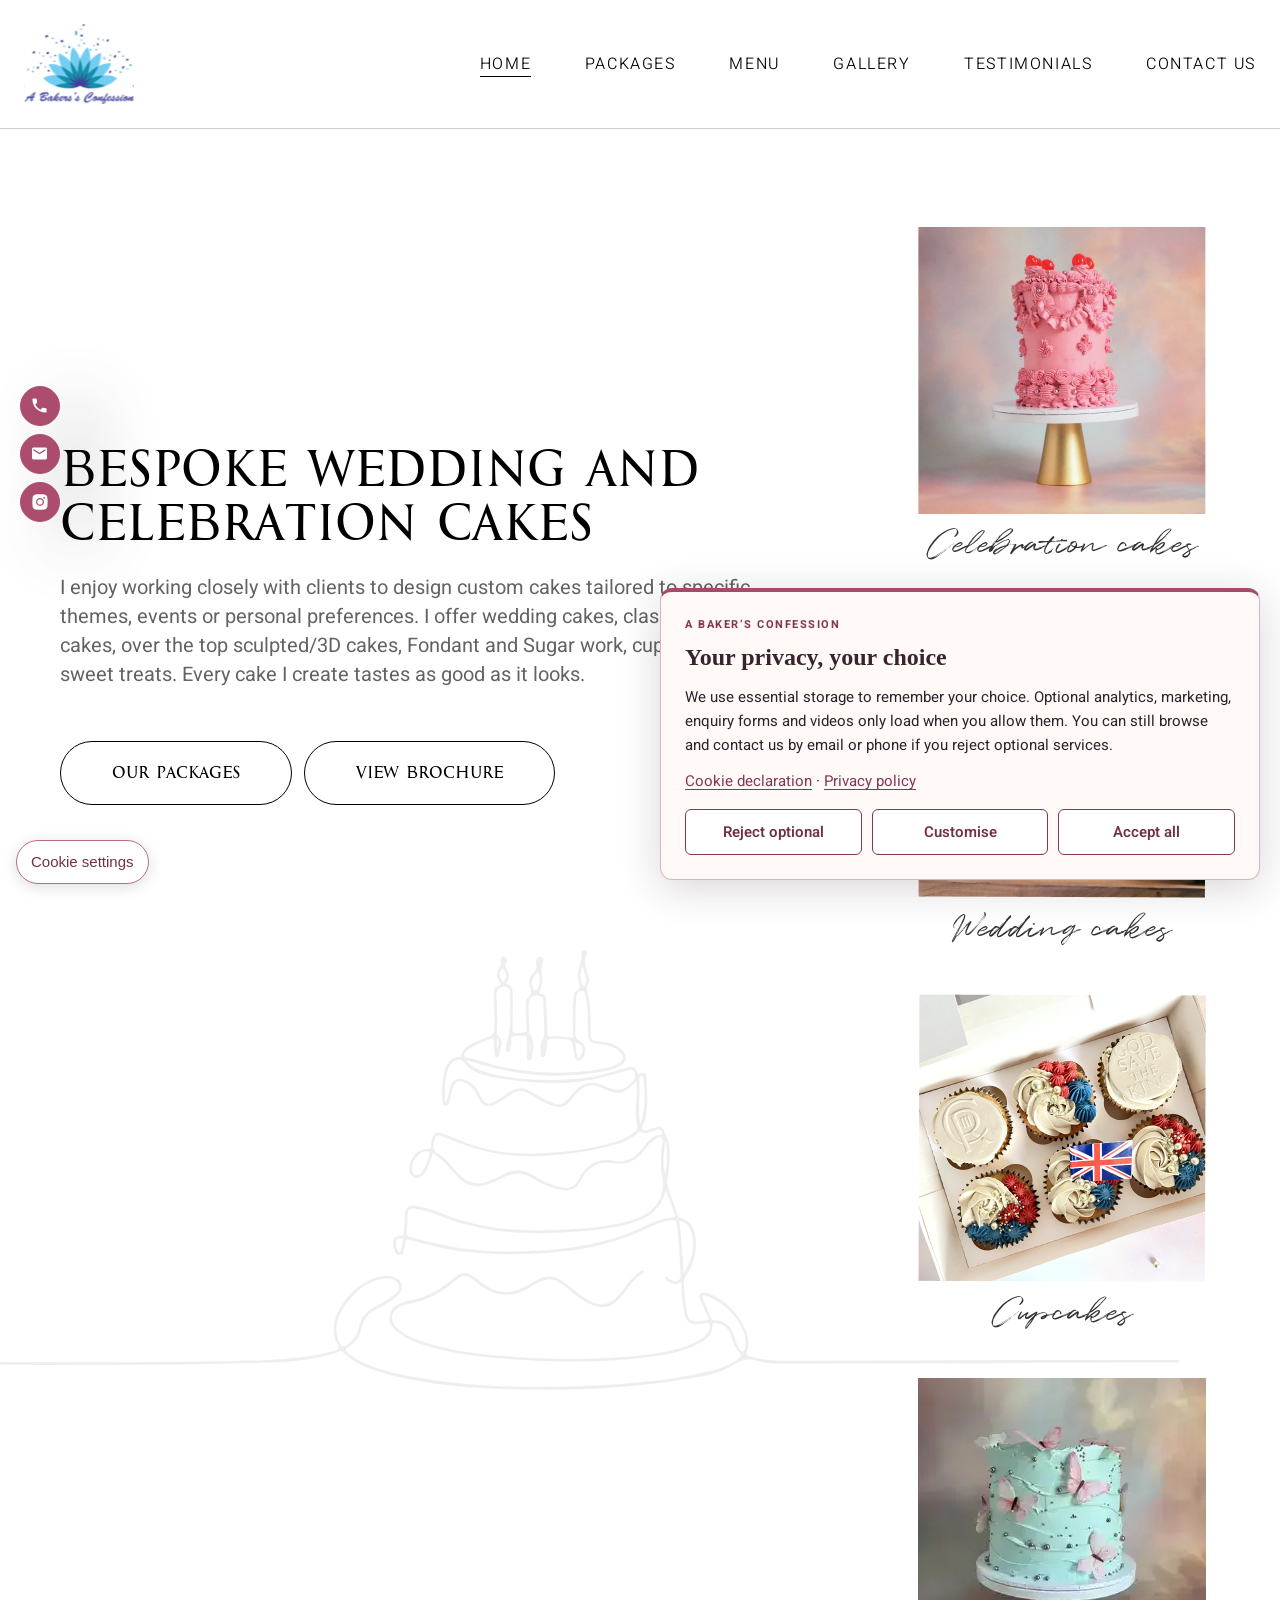
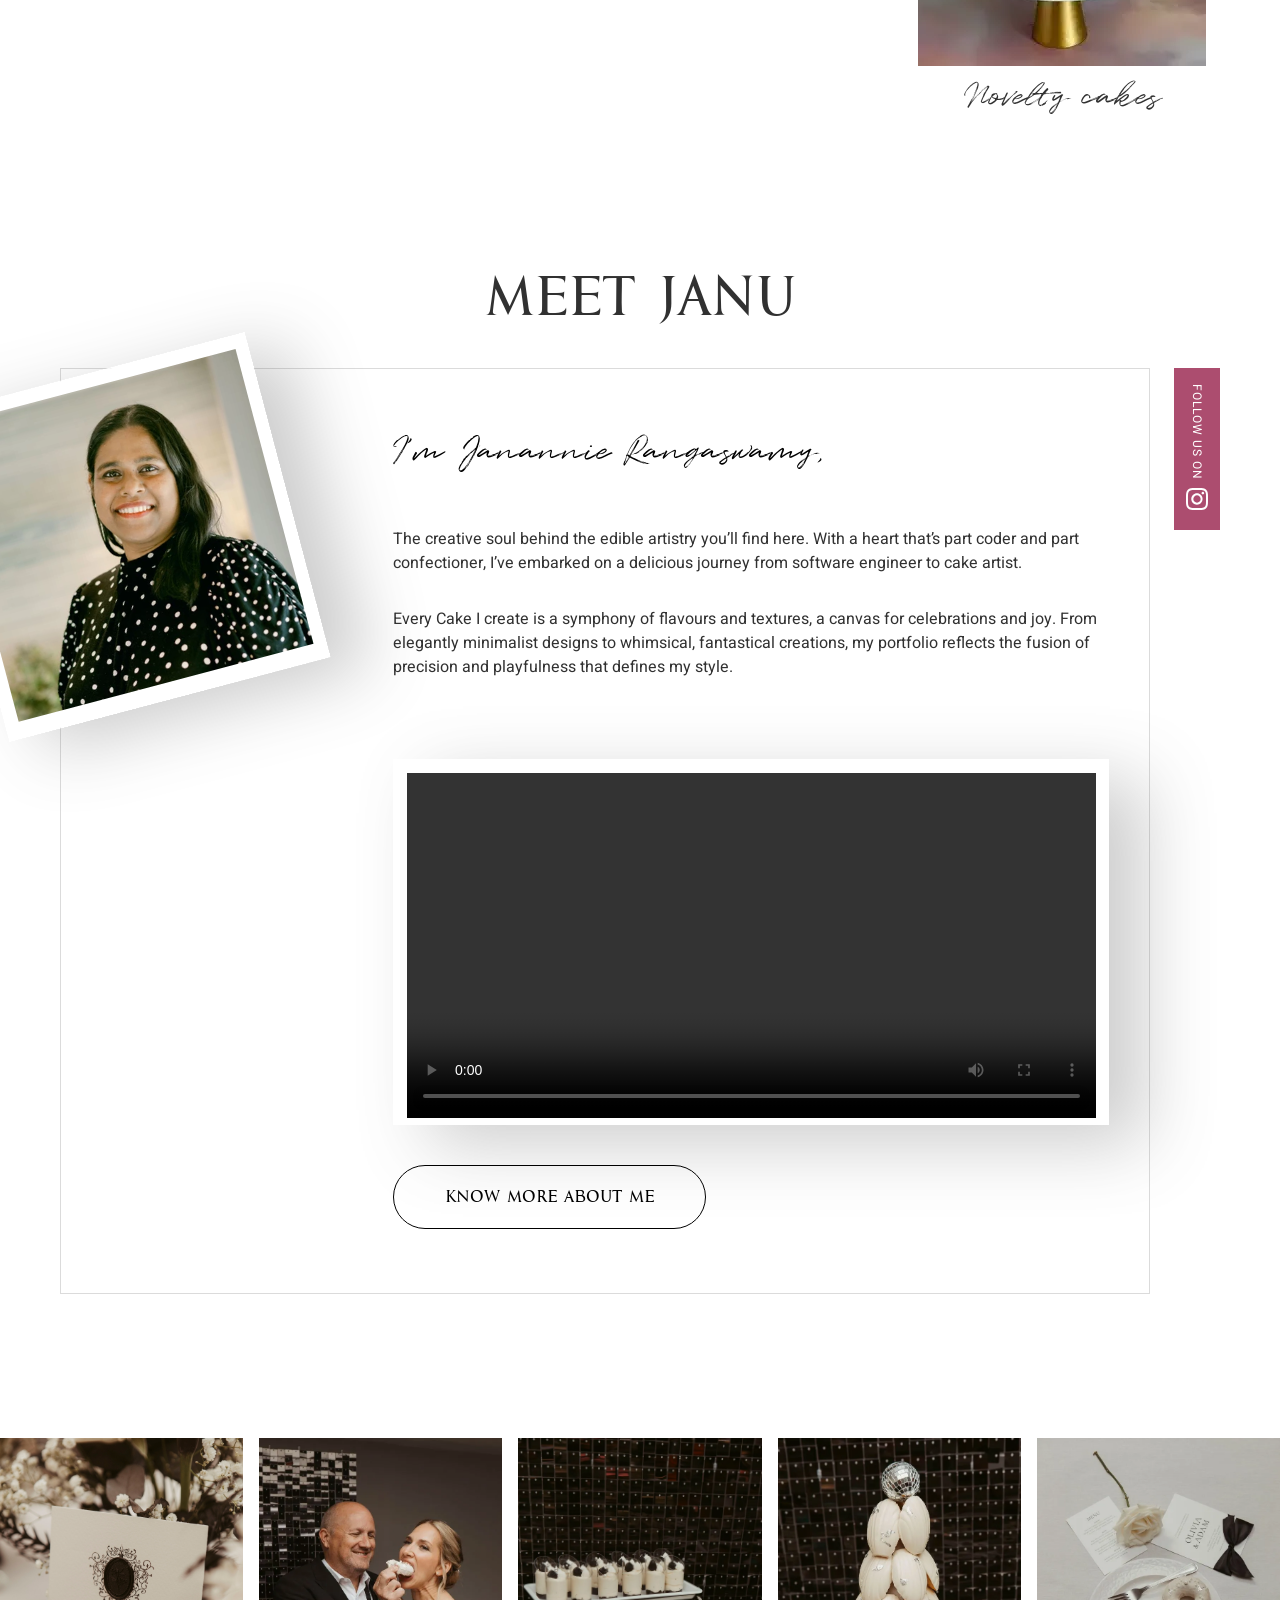
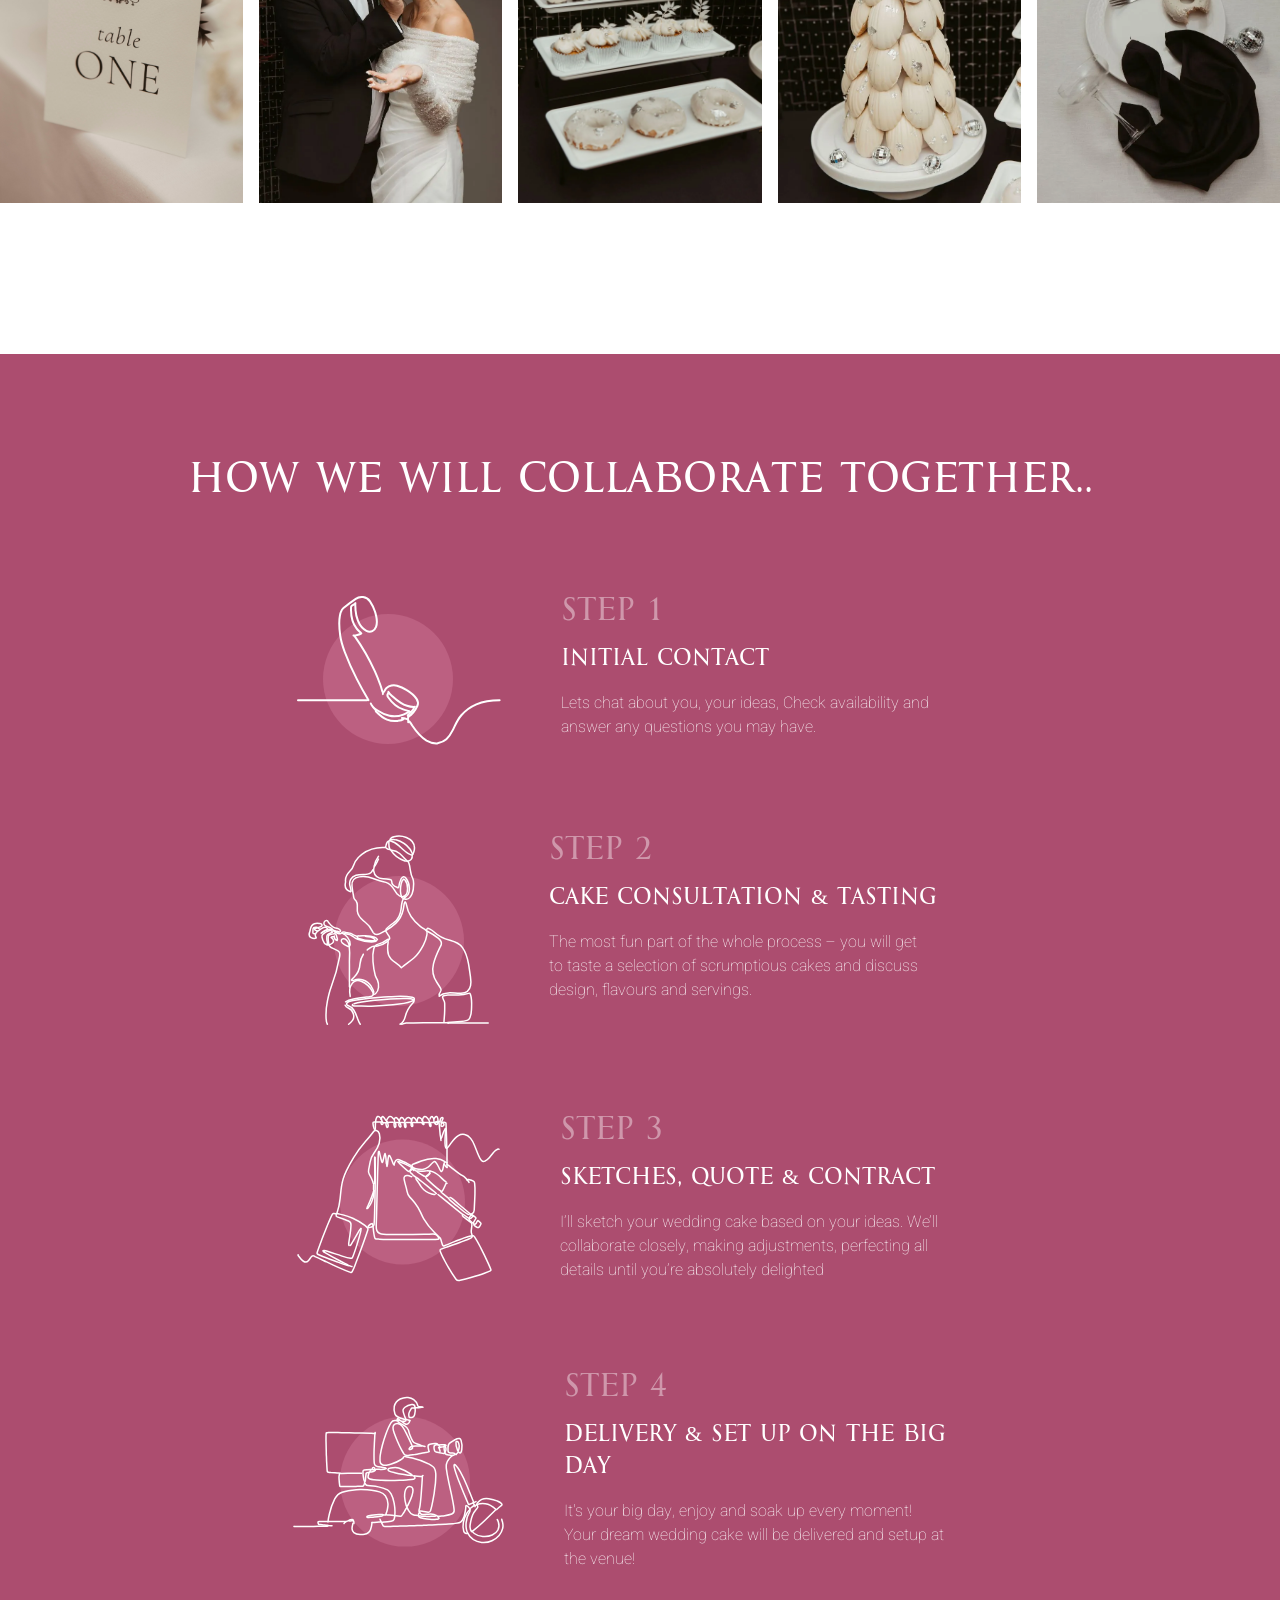
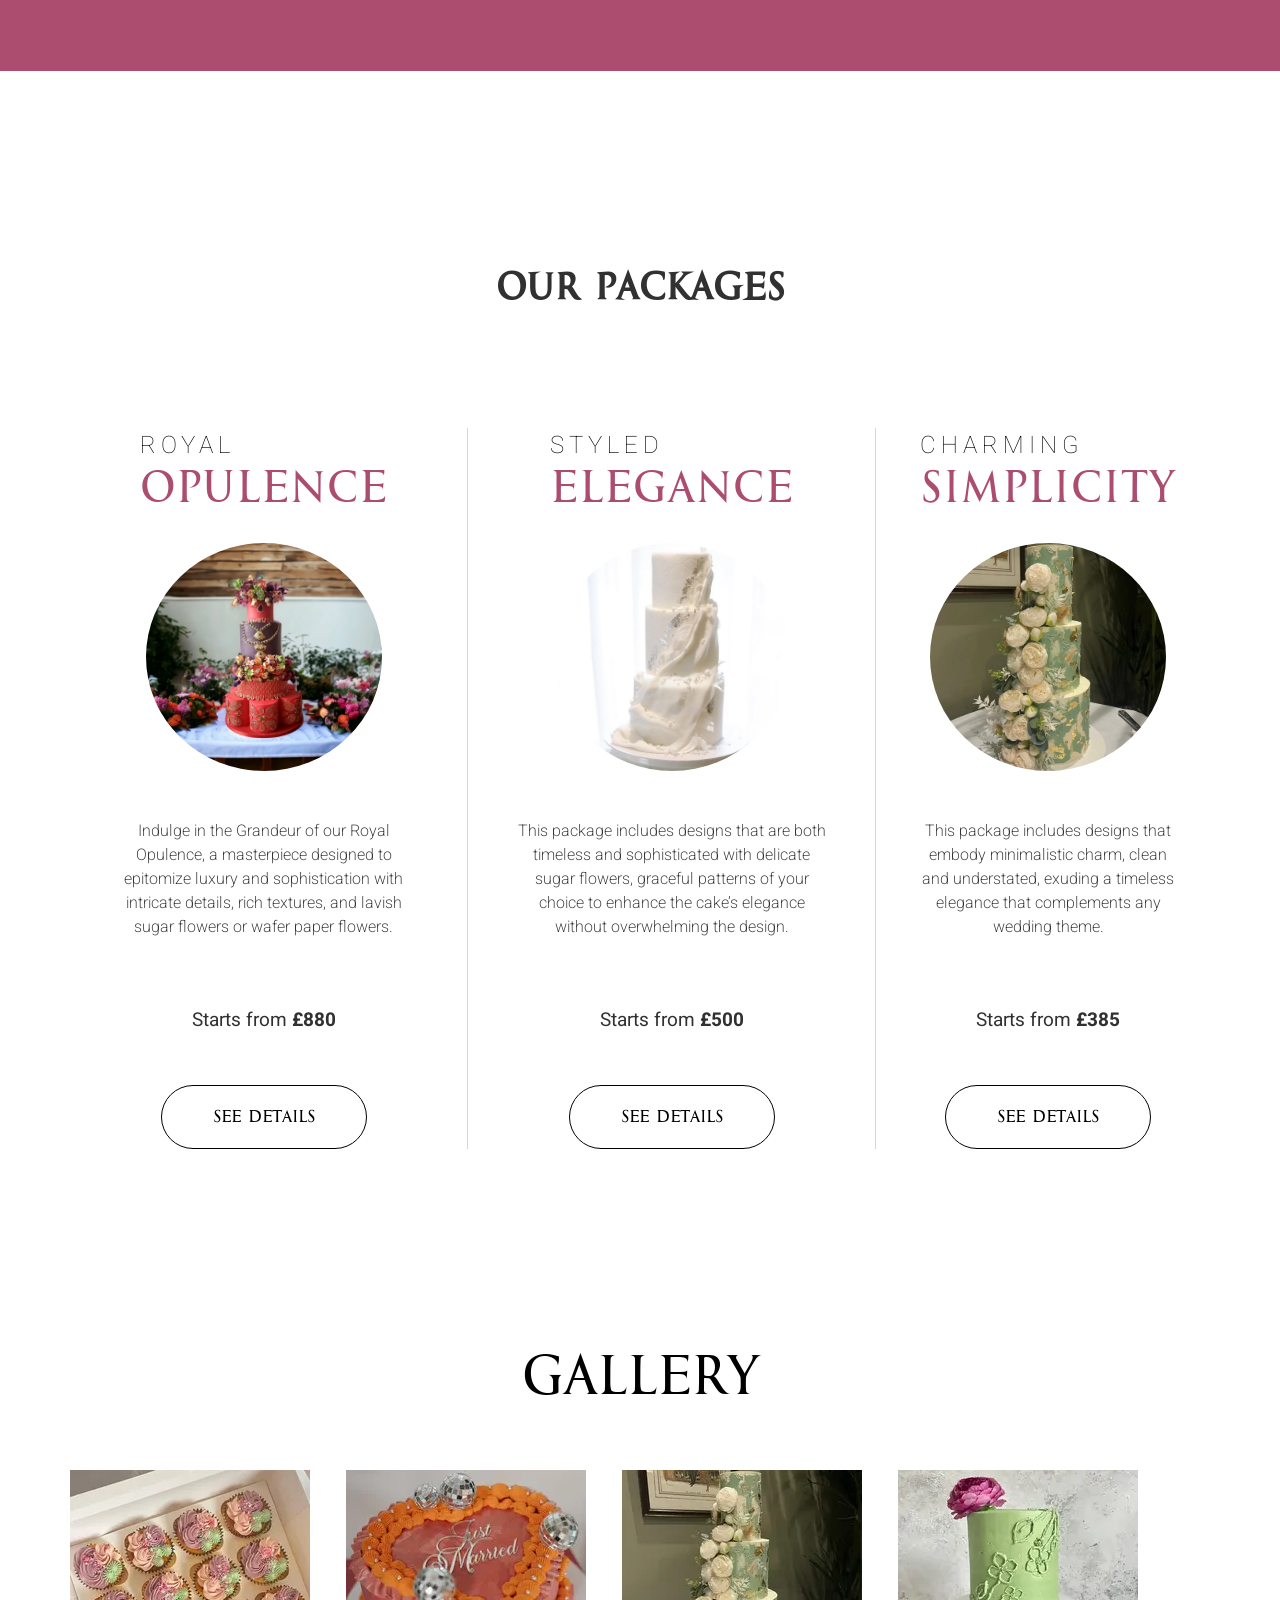
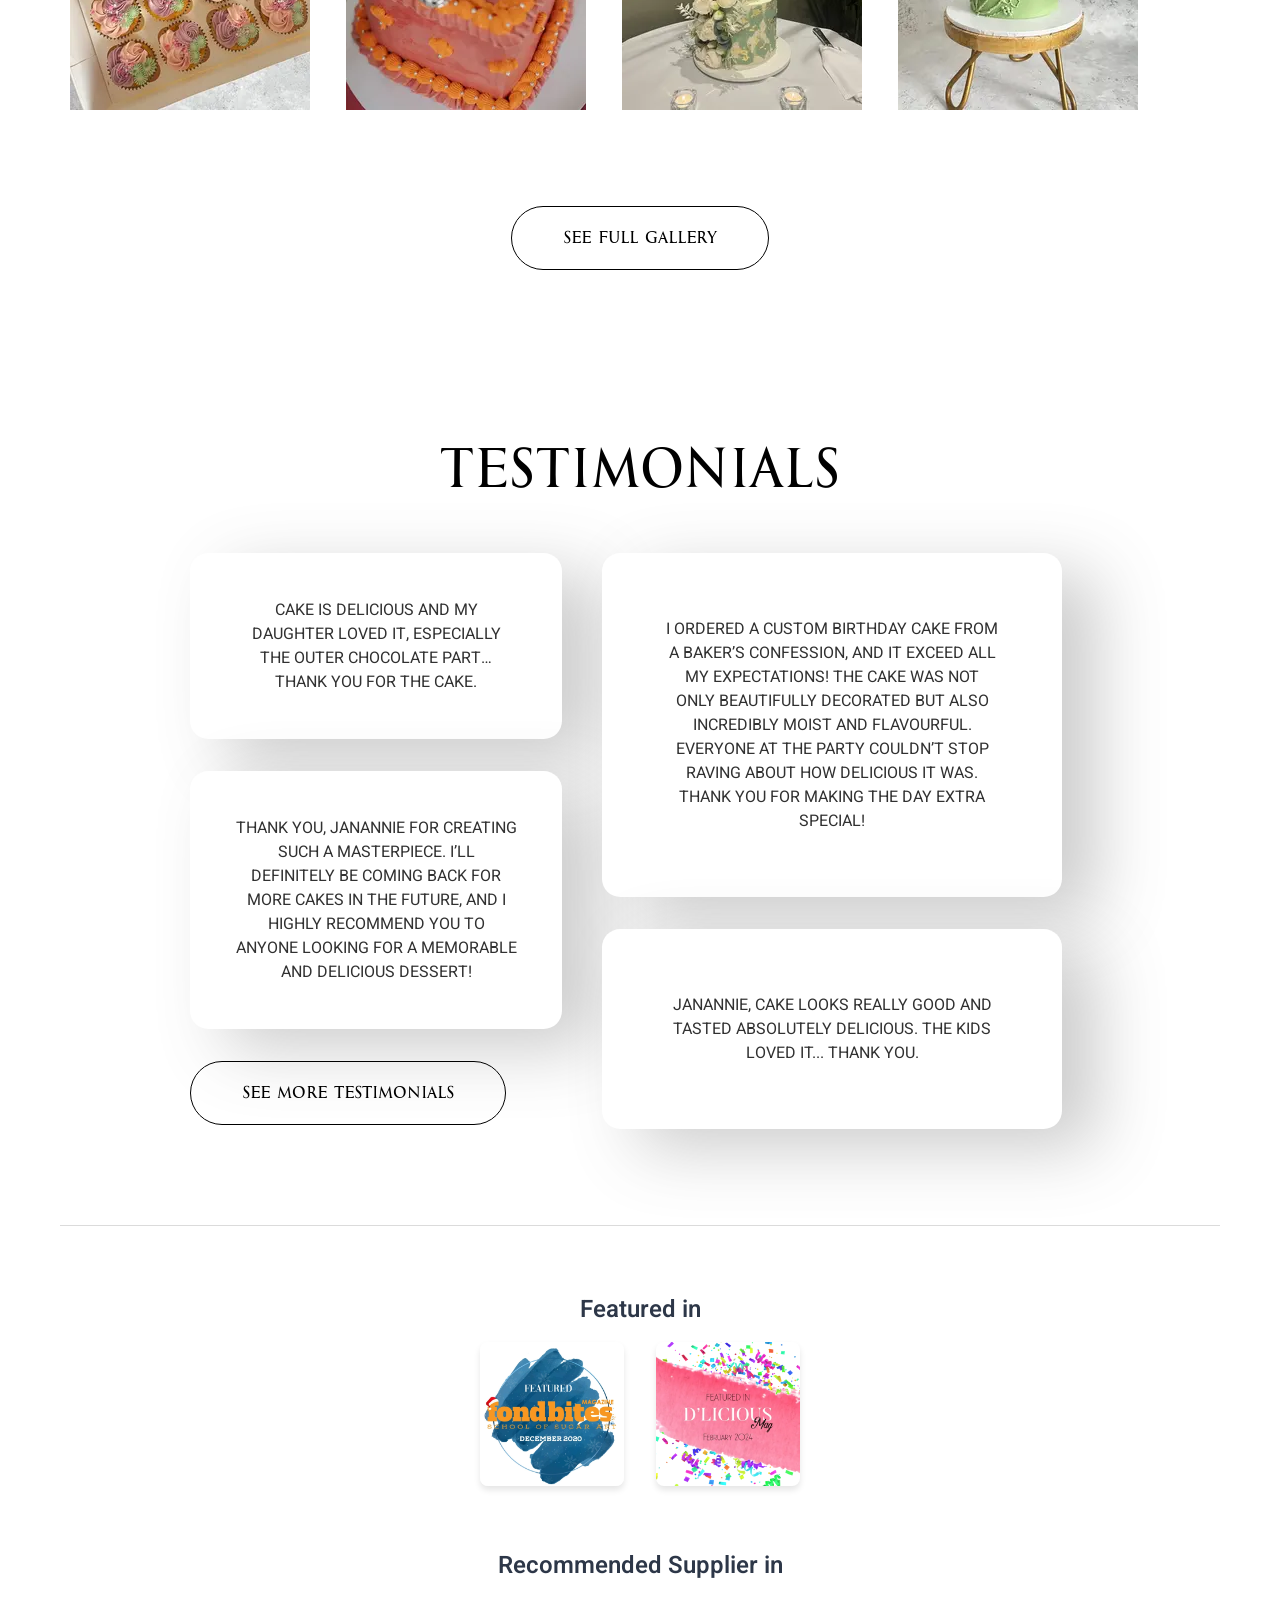
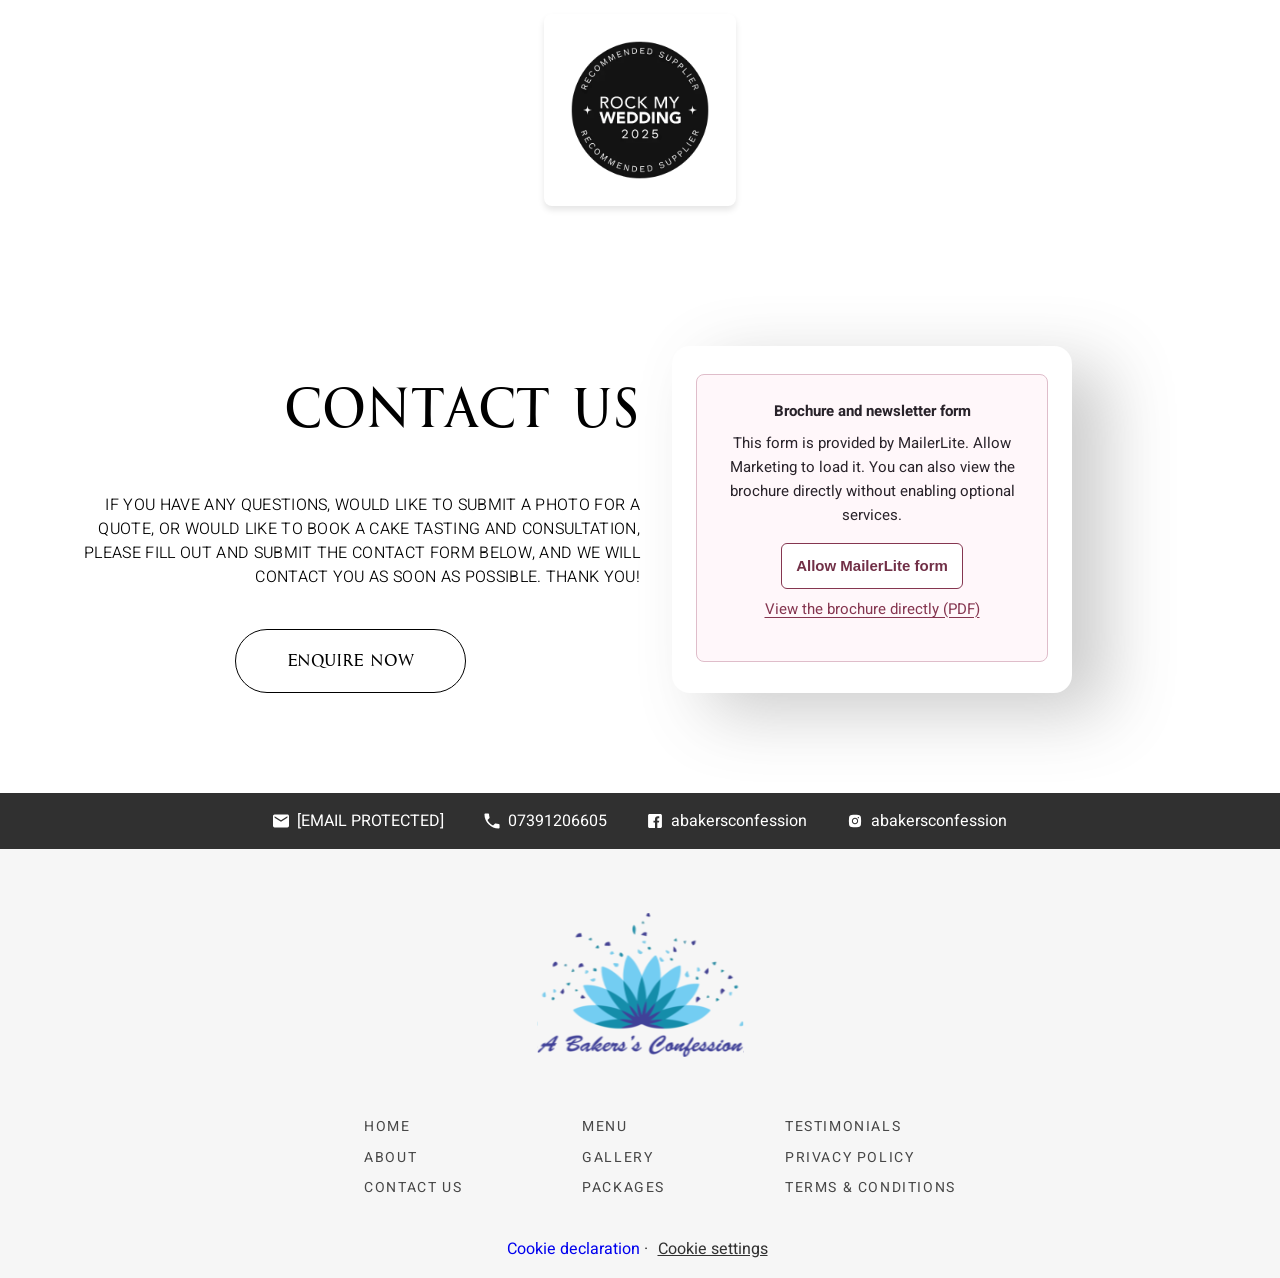
==== commit 57c99b32: "Add cookie choices and block optional services until consent" ====
--- a/index.html
+++ b/index.html
@@ -39,11 +39,7 @@
     }
 </script>
 <!-- Google Tag Manager -->
-<script>(function(w,d,s,l,i){w[l]=w[l]||[];w[l].push({'gtm.start':
-new Date().getTime(),event:'gtm.js'});var f=d.getElementsByTagName(s)[0],
-j=d.createElement(s),dl=l!='dataLayer'?'&l='+l:'';j.async=true;j.src=
-'https://www.googletagmanager.com/gtm.js?id='+i+dl;f.parentNode.insertBefore(j,f);
-})(window,document,'script','dataLayer','GTM-W8K8ZRWF');</script>
+
 <!-- End Google Tag Manager -->
     <link rel="stylesheet" href="./style/style.css">
     <link rel="stylesheet" href="./style/mainpage.css">
@@ -181,12 +177,13 @@
     }
 }
 </style>
+<link rel="stylesheet" href="/style/cookie-consent.css">
+<script src="/js/cookie-consent.js" defer></script>
 </head>
 
 <body>
     <!-- Google Tag Manager (noscript) -->
-    <noscript><iframe src="https://www.googletagmanager.com/ns.html?id=GTM-W8K8ZRWF"
-    height="0" width="0" style="display:none;visibility:hidden"></iframe></noscript>
+    
     <!-- End Google Tag Manager (noscript) -->
     <div class="float">
         <div class="float-icon">
@@ -567,7 +564,7 @@
                             <span class="subscribe-close">
                                 X
                             </span>
-                            <div class="ml-embedded" data-form="6CSMEg"></div>
+                            <div class="abc-embed-notice" data-abc-marketing-notice><strong>Brochure and newsletter form</strong><p>This form is provided by MailerLite. Allow Marketing to load it. You can also view the brochure directly without enabling optional services.</p><button type="button" data-abc-allow="marketing">Allow MailerLite form</button><p><a href="/packages/pdf/Wedding-Package-2025.pdf">View the brochure directly (PDF)</a></p></div><div class="ml-embedded" data-form="6CSMEg"></div>
                         </div>
                     </div>
             </div>
@@ -617,16 +614,11 @@
                     </div>
                 </div>
             </div>
-        </footer>
+        <div class="abc-cookie-footer" style="text-align:center;padding:16px"><a href="/cookie-declaration">Cookie declaration</a> · <button type="button" data-abc-open style="background:none;border:0;text-decoration:underline;color:inherit;font:inherit;cursor:pointer">Cookie settings</button></div>
+</footer>
     </div>
     <!-- MailerLite Universal -->
-<script data-cfasync="false" src="/cdn-cgi/scripts/5c5dd728/cloudflare-static/email-decode.min.js"></script><script>
-    (function(w,d,e,u,f,l,n){w[f]=w[f]||function(){(w[f].q=w[f].q||[])
-    .push(arguments);},l=d.createElement(e),l.async=1,l.src=u,
-    n=d.getElementsByTagName(e)[0],n.parentNode.insertBefore(l,n);})
-    (window,document,'script','https://assets.mailerlite.com/js/universal.js','ml');
-    ml('account', '1063999');
-</script>
+<script data-cfasync="false" src="/cdn-cgi/scripts/5c5dd728/cloudflare-static/email-decode.min.js"></script>
 <!-- End MailerLite Universal -->
     <script>
         // window.addEventListener("load", function() {
@@ -655,7 +647,7 @@
 
     </script>
     <script src="./js/nav.js"></script>
-<script type="module" src="https://static.cloudflareinsights.com/beacon.min.js/vce701823e78c4301a35b7e07294d87301792088814092" integrity="sha512-UKNk8GbxkABxKcXYuLkO16EleLGUkcvJWtpSNmExE0Too3ZaFAxTscNWEc1OdAv5/BikHawapSCaiD2XCmp+Bw==" data-cf-beacon='{"version":"2024.11.0","token":"443e033d770e4131a4788a7939231473","r":1,"spa":2}' crossorigin="anonymous"></script>
+
 </body>
 
 </html>
--- a/style/cookie-consent.css
+++ b/style/cookie-consent.css
@@ -0,0 +1,35 @@
+#abc-consent, .abc-embed-notice, .abc-cookie-declaration { font-family: Arial, sans-serif; color: #29232a; font-size: 15px; line-height: 1.6; }
+#abc-consent *, .abc-embed-notice * { box-sizing: border-box; }
+#abc-consent [hidden], .abc-embed-notice[hidden], iframe[data-consent-src][hidden] { display: none !important; }
+#abc-consent button, .abc-embed-notice button, .abc-cookie-declaration button { font: inherit; cursor: pointer; text-transform: none; letter-spacing: 0; }
+#abc-consent a, .abc-embed-notice a, .abc-cookie-declaration a { color: #853650; text-decoration: underline; text-underline-offset: 3px; }
+#abc-consent button:focus-visible, #abc-consent a:focus-visible, #abc-consent input:focus-visible, .abc-embed-notice button:focus-visible { outline: 3px solid #266b83; outline-offset: 3px; }
+.abc-cookie-banner { position: fixed; z-index: 2147483645; right: 20px; bottom: 20px; width: min(600px, calc(100% - 40px)); padding: 24px; background: #fffaf8; border: 1px solid #d9b4c0; border-top: 4px solid #a64a6d; border-radius: 12px; box-shadow: 0 8px 40px #39212c30; max-height: 85vh; overflow-y: auto; }
+#abc-consent h2 { font: 600 24px/1.3 Georgia, serif; margin: 8px 0 12px; color: #38232e; text-align: left; }
+#abc-consent p { font: inherit; margin: 0 0 12px; }
+.abc-cookie-brand { color: #853650; font-size: 11px; font-weight: 700; letter-spacing: 1.5px; }
+.abc-cookie-actions { display: flex; gap: 10px; margin-top: 16px; flex-wrap: wrap; }
+.abc-cookie-actions button, .abc-embed-notice button, .abc-cookie-declaration button { flex: 1; padding: 10px 14px; min-height: 44px; border: 1px solid #853650; color: #713047; background: #fff; border-radius: 6px; font-weight: 600 !important; white-space: nowrap; }
+.abc-cookie-actions button:hover, .abc-embed-notice button:hover { background: #f8e9ef; }
+.abc-cookie-settings { position: fixed; left: 16px; bottom: 16px; z-index: 2147483644; min-height: 44px; padding: 8px 14px; background: #fff; color: #713047; border: 1px solid #b76c85; border-radius: 24px; box-shadow: 0 3px 15px #0002; }
+.abc-cookie-dialog { width: min(680px, calc(100% - 32px)); max-height: 88vh; margin: auto; padding: 24px; border: 1px solid #d9b4c0; border-radius: 12px; background: #fffaf8; color: #29232a; overflow: auto; }
+.abc-cookie-dialog::backdrop { background: #26182099; }
+.abc-cookie-dialog-head { display: flex; justify-content: space-between; align-items: center; }
+.abc-cookie-dialog-head button { min-width: 44px; min-height: 44px; background: transparent; color: #713047; border: 1px solid #d9b4c0; border-radius: 6px; font-size: 25px !important; }
+.abc-cookie-category { display: flex; align-items: center; justify-content: space-between; gap: 18px; padding: 16px 0; border-top: 1px solid #e5d1d9; text-align: left; }
+.abc-cookie-category strong { display: block; margin-bottom: 4px; }
+.abc-cookie-description { display: block; font-size: 14px; font-weight: 400; }
+.abc-cookie-category input { appearance: auto; width: 23px; height: 23px; flex: 0 0 23px; accent-color: #853650; margin: 0; cursor: pointer; }
+.abc-cookie-always { color: #5e4251; white-space: nowrap; font-size: 13px; }
+.abc-embed-notice { padding: 24px; margin: 12px 0; background: #fff7fa; border: 1px solid #dfbdca; border-radius: 8px; text-align: center; }
+.abc-embed-notice p { margin: 8px 0 16px; }
+.abc-embed-notice button { display: inline-block; white-space: normal; }
+.abc-cookie-declaration { max-width: 960px; padding: 24px; margin: 32px auto 64px; }
+.abc-cookie-declaration h2 { font: 26px/1.4 Georgia, serif; margin: 28px 0 12px; }
+.abc-cookie-declaration p { margin: 12px 0; }
+.abc-cookie-table-wrap { overflow-x: auto; }
+.abc-cookie-declaration table { border-collapse: collapse; width: 100%; text-align: left; font-size: 14px; }
+.abc-cookie-declaration th, .abc-cookie-declaration td { border: 1px solid #dfc9d2; padding: 12px; vertical-align: top; }
+.abc-cookie-declaration th { background: #fff0f5; }
+@media (max-width: 600px) { .abc-cookie-banner { right: 12px; bottom: 70px; width: calc(100% - 24px); padding: 18px; } .abc-cookie-actions { flex-direction: column; gap: 8px; } .abc-cookie-actions button { width: 100%; } .abc-cookie-dialog { padding: 18px; } #abc-consent h2 { font-size: 22px; } }
+@media (prefers-reduced-motion: reduce) { #abc-consent * { scroll-behavior: auto; transition: none; } }
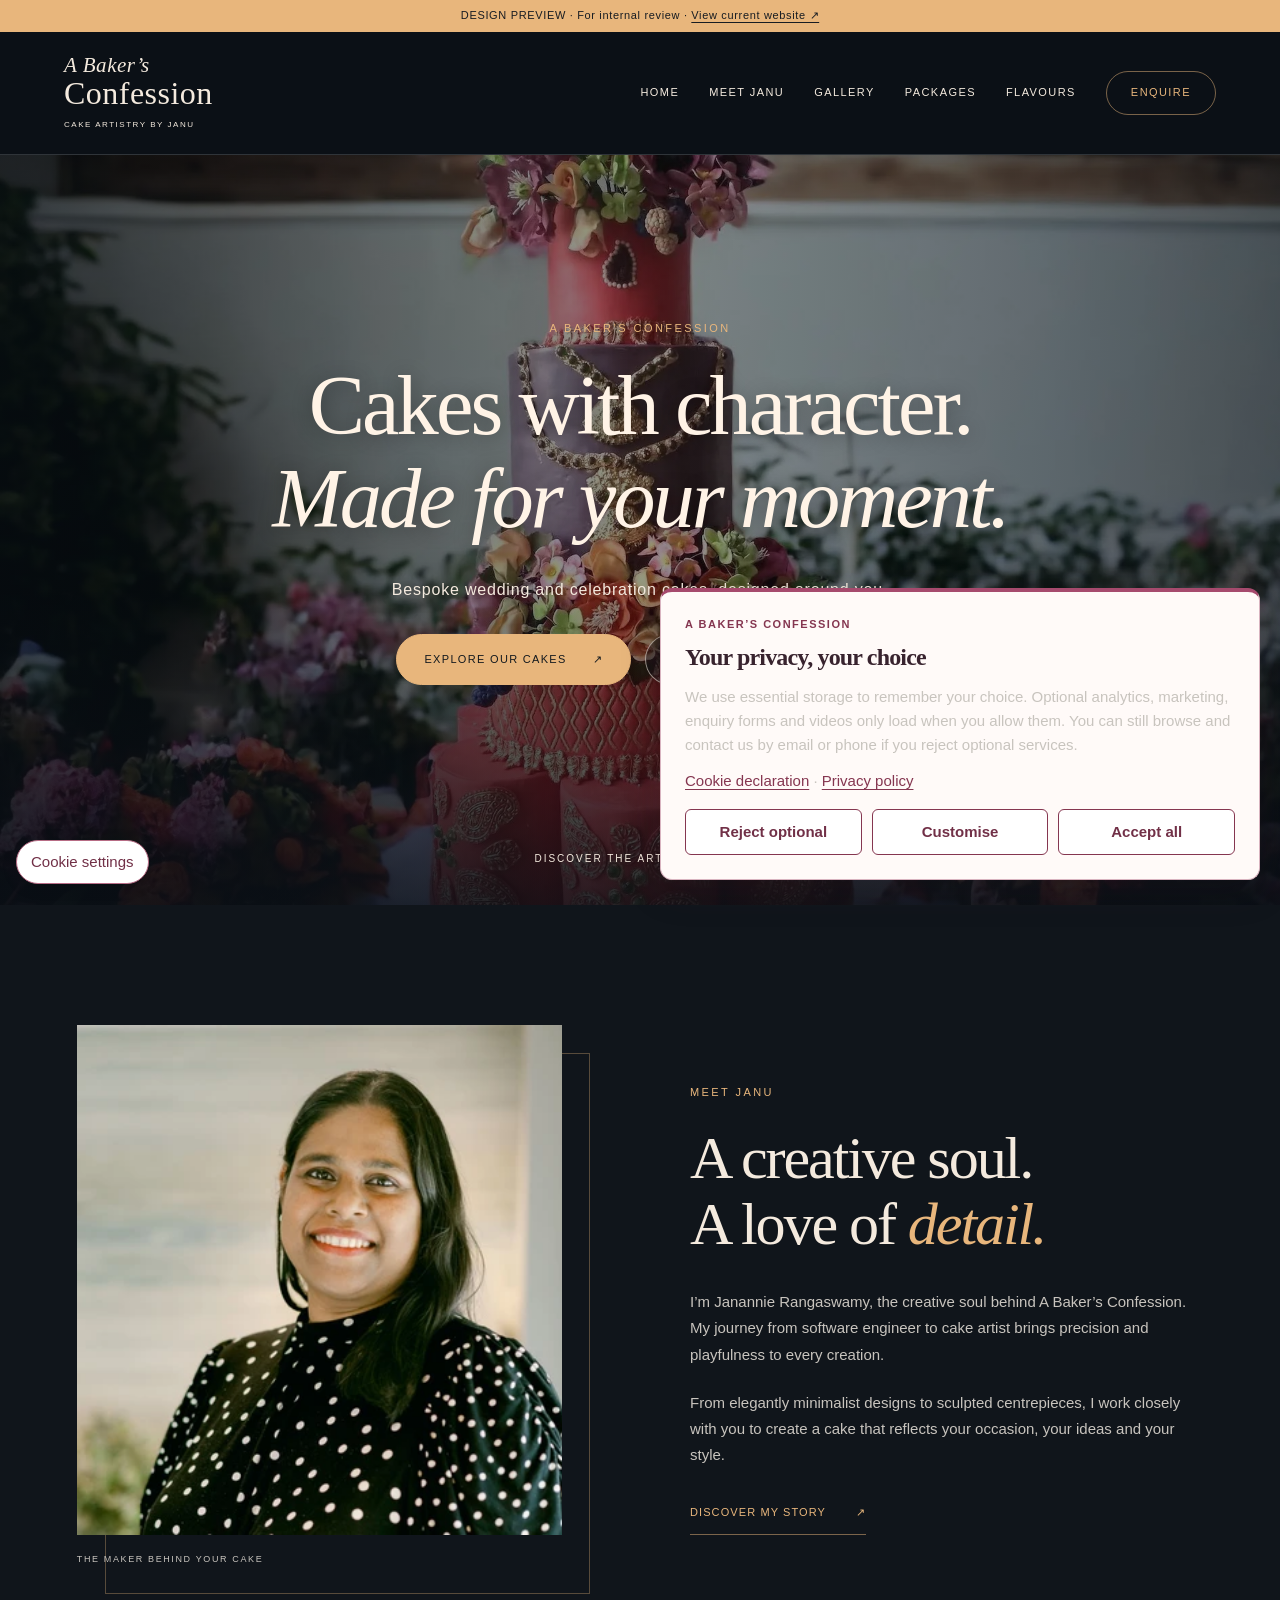
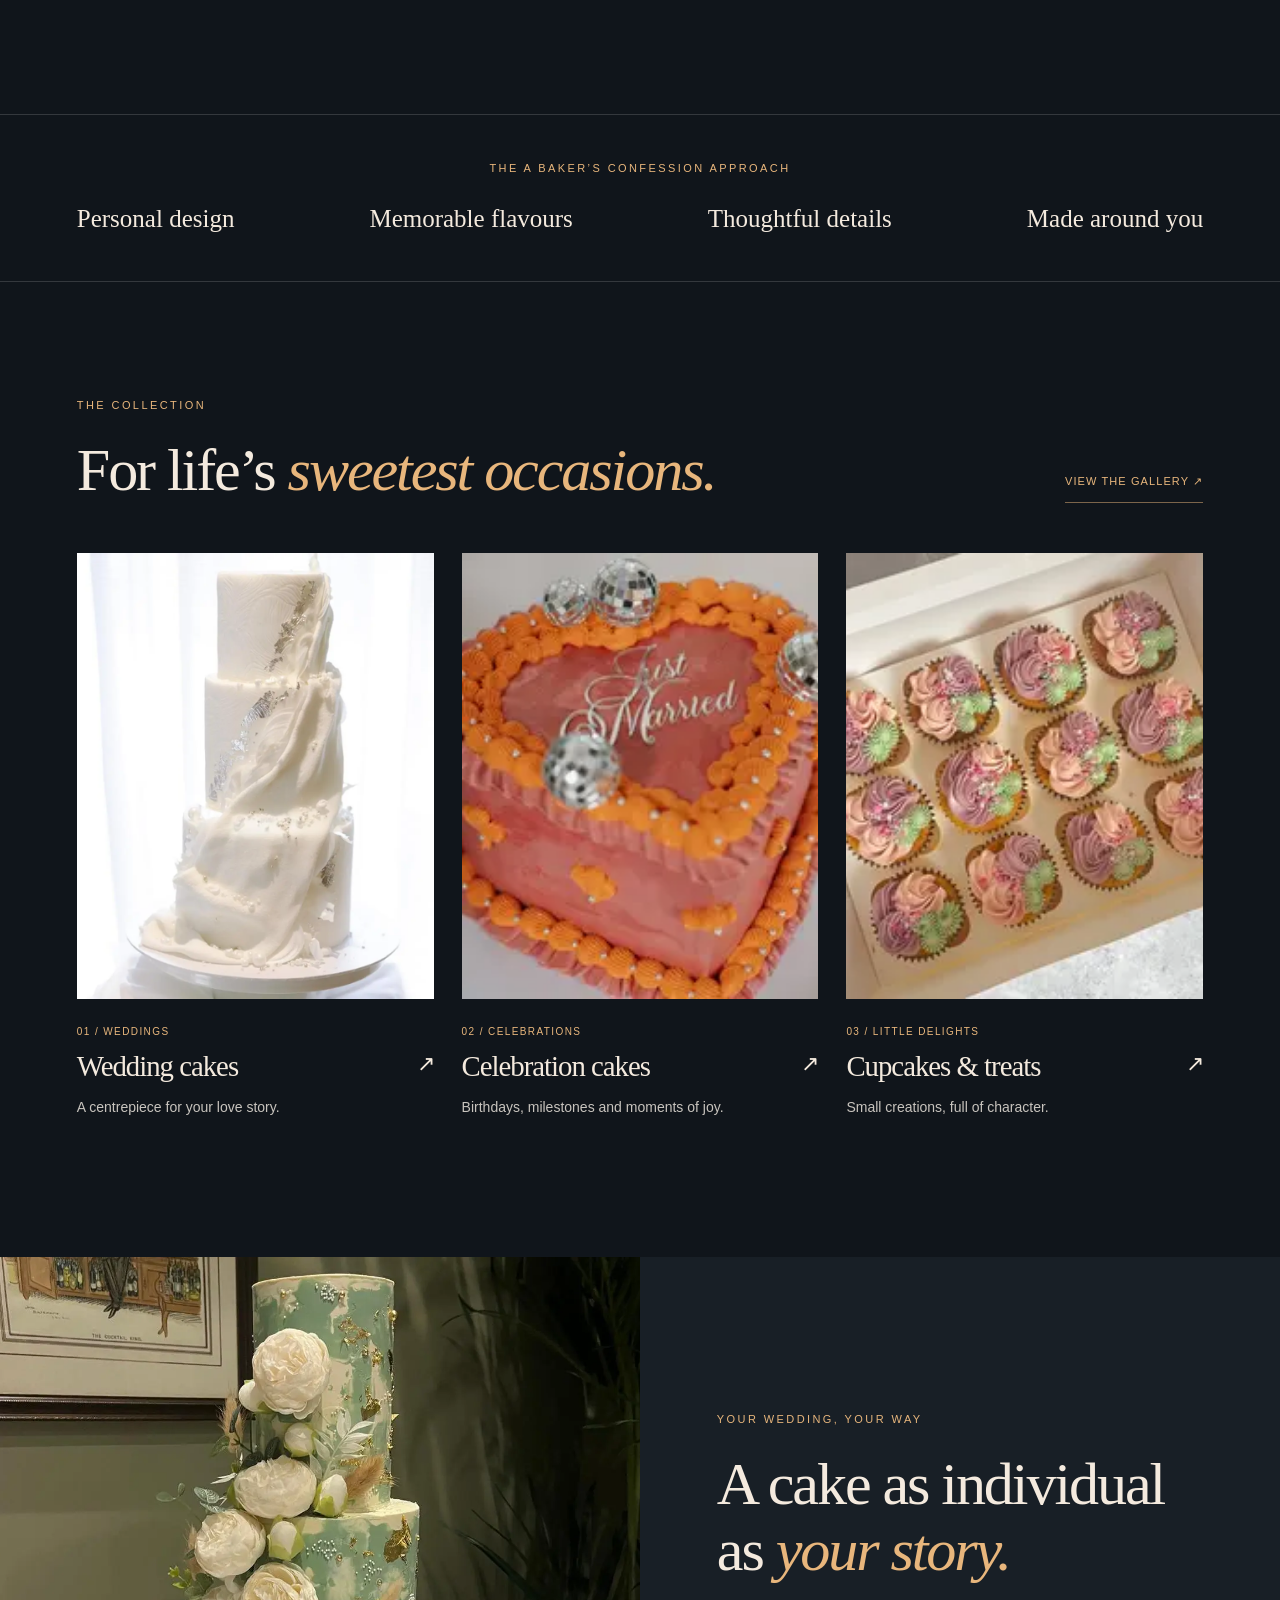
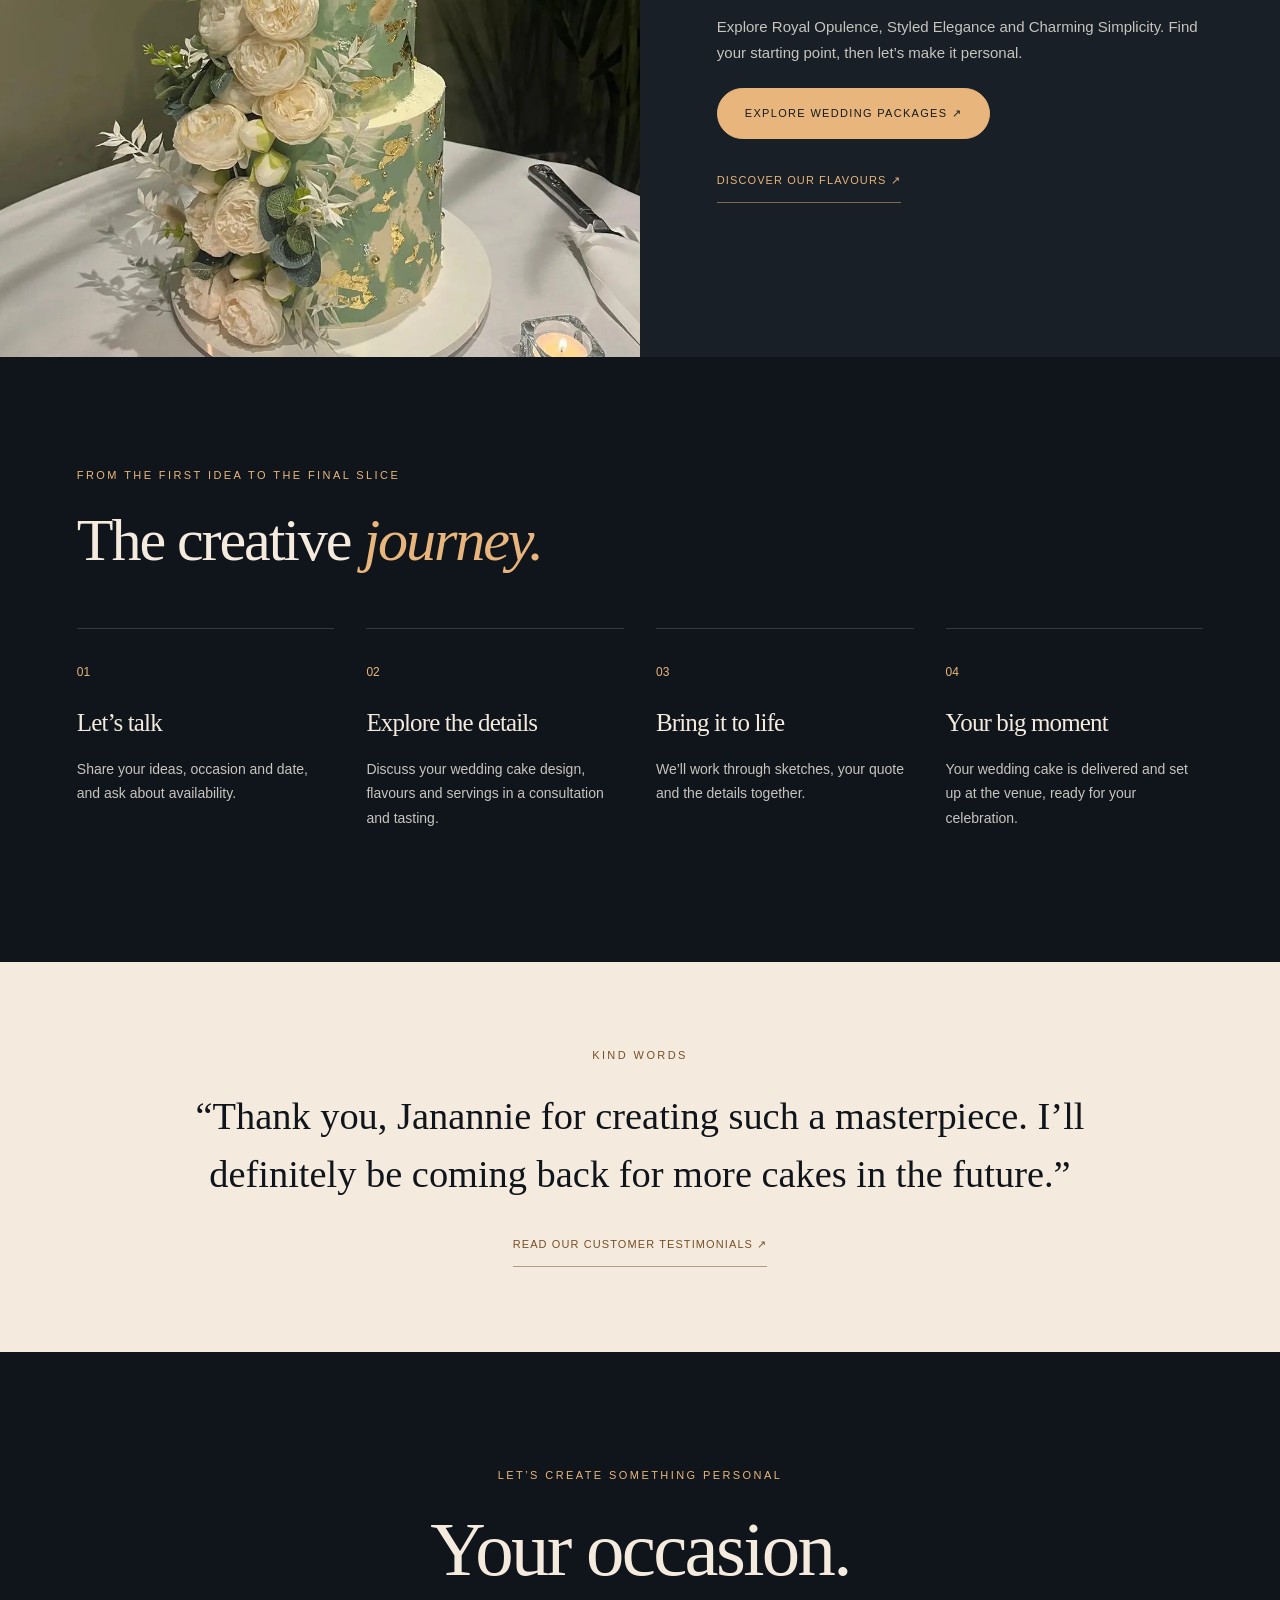
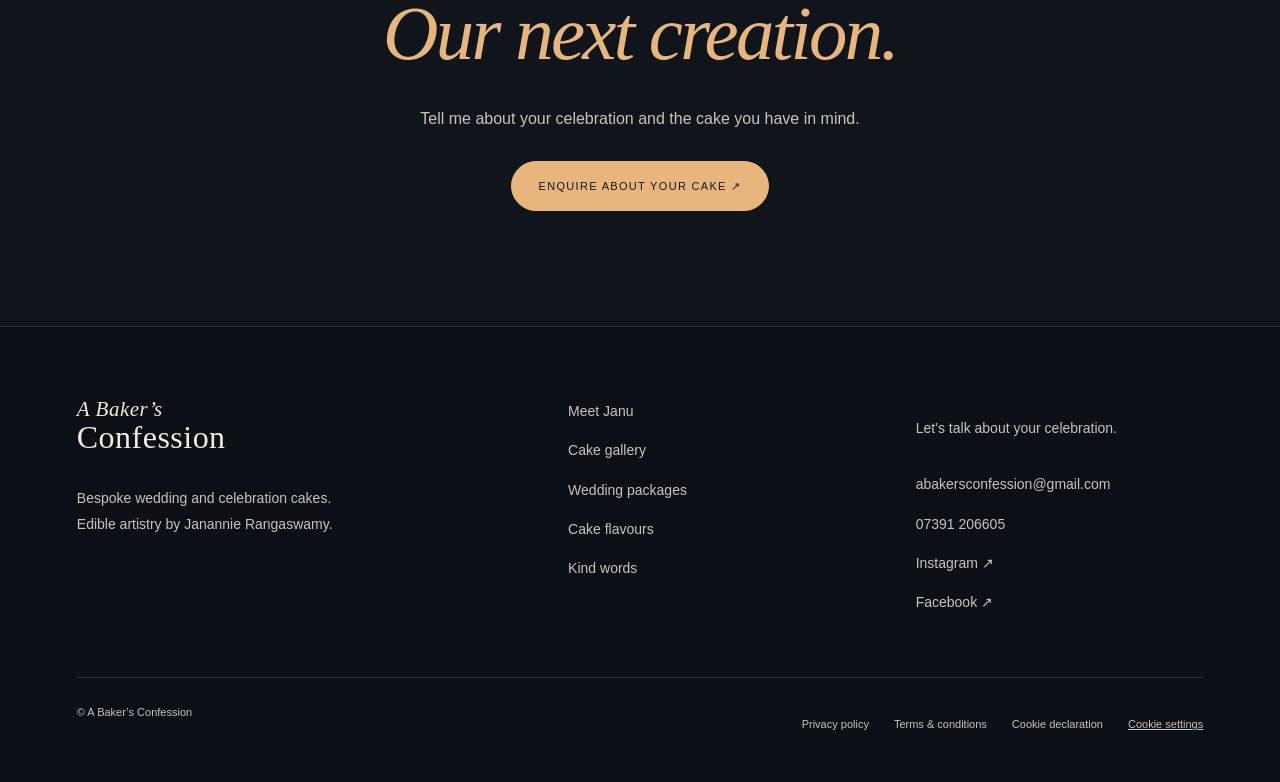
==== commit 045f3c05: "Add isolated editorial cake website design preview" ====
--- a/index.html
+++ b/index.html
@@ -1,653 +1,11 @@
-<!DOCTYPE html>
-<html lang="en">
-
-<head>
-    <meta charset="UTF-8">
-    <meta http-equiv="X-UA-Compatible" content="IE=edge">
-    <meta name="viewport" content="width=device-width, initial-scale=1.0">
-    <title>A Baker's Confession | Showcasing Artistry in Cakes</title>
-
-    <meta name="viewport" content="width=device-width, initial-scale=1">
-    <meta name="description" content="Explore A Baker's Confession, a gallery of beautifully crafted cakes, and exquisite artistry that tells delicious stories.">
-    <link rel="canonical" href="https://abakersconfession.co.uk/">
-    <meta name="robots" content="index, max-image-preview:large, max-snippet:-1, max-video-preview:-1">
-    <meta property="og:type" content="website">
-    <meta property="og:site_name" content="A Baker's Confession">
-    <meta property="og:url" content="https://abakersconfession.co.uk/">
-    <meta property="og:title" content="A Baker's Confession | Showcasing Artistry in Cakes">
-    <meta property="og:description" content="Explore A Baker's Confession, a gallery of beautifully crafted cakes, and exquisite artistry that tells delicious stories.">
-    <meta property="og:image" content="/images/home-og.webp">
-    <meta property="og:image:width" content="1200">
-    <meta property="og:image:height" content="630">
-    <meta property="twitter:card" content="summary_large_image">
-    <meta property="twitter:site" content="A Baker's Confession">
-    <meta property="twitter:title" content="A Baker's Confession | Showcasing Artistry in Cakes">
-    <meta property="twitter:description" content="Explore A Baker's Confession, a gallery of beautifully crafted cakes, and exquisite artistry that tells delicious stories.">
-    <meta property="twitter:image" content="/images/home-og.webp">
-    <link rel="shortcut icon" type="image/x-icon" href="/images/Favicon.svg">
-    <script type="application/ld+json">
-    {
-    "@context": "https://schema.org",
-    "@type": "Corporation",
-    "name": "A Bakers confession",
-    "url": "https://abakersconfession.co.uk/",
-    "logo": "https://abakersconfession.co.uk/images/header_logo.svg",
-    "sameAs": [
-        "https://www.instagram.com/abakersconfession_",
-        "https://www.facebook.com/abakersconfession"
-    ]
-    }
-</script>
-<!-- Google Tag Manager -->
-
-<!-- End Google Tag Manager -->
-    <link rel="stylesheet" href="./style/style.css">
-    <link rel="stylesheet" href="./style/mainpage.css">
-    <link rel="stylesheet" href="./style/responsive.css">
-    <link rel="preconnect" href="https://fonts.googleapis.com">
-<link rel="preconnect" href="https://fonts.gstatic.com" crossorigin>
-<link href="https://fonts.googleapis.com/css2?family=Heebo:wght@100..900&family=Inter:wght@100..900&display=swap" rel="stylesheet">
-<style>
-    .max-w-6xl {
-    max-width: 72rem; /* 1152px */
-    margin-left: auto;
-    margin-right: auto;
-}
-
-.text-center {
-    text-align: center;
-}
-
-.mb-12 {
-    margin-bottom: 3rem; /* 48px */
-}
-
-.animate__animated {
-    animation-duration: 1s;
-    animation-fill-mode: both;
-}
-
-.animate__fadeIn {
-    animation-name: fadeIn;
-}
-
-.text-2xl {
-        font-size: 1.5rem; /* 24px */
-        line-height: 2rem; /* 32px */
-    }
-
-.font-semibold {
-    font-weight: 600;
-}
-
-.text-neutral-800 {
-    color: #2d3748; /* Neutral color */
-}
-
-.mb-4 {
-    margin-bottom: 1rem; /* 16px */
-}
-
-.flex {
-    display: flex;
-}
-
-.flex-col {
-    flex-direction: column;
-}
-
-.md\\:flex-row {
-    flex-direction: row;
-}
-
-.gap-8 {
-    gap: 2rem; /* 32px */
-}
-
-.items-center {
-    align-items: center;
-}
-
-.justify-center {
-    justify-content: center;
-}
-
-.w-36 {
-    width: 9rem; /* 144px */
-}
-
-.h-36 {
-    height: 9rem; /* 144px */
-}
-
-.object-cover {
-    object-fit: cover;
-}
-
-.rounded-lg {
-    border-radius: 0.5rem; /* 8px */
-}
-
-.shadow-md {
-    box-shadow: 0 4px 6px rgba(0, 0, 0, 0.1);
-}
-
-.hover\\:shadow-xl:hover {
-    box-shadow: 0 10px 15px rgba(0, 0, 0, 0.2);
-}
-
-.transition-all {
-    transition: all 0.3s ease;
-}
-
-.duration-300 {
-    transition-duration: 0.3s;
-}
-
-.transition-opacity {
-    transition-property: opacity;
-}
-
-.opacity-100 {
-    opacity: 1;
-}
-
-.mt-16 {
-    margin-top: 4rem; /* 64px */
-}
-
-.mb-8 {
-    margin-bottom: 2rem; /* 32px */
-}
-
-.w-48 {
-    width: 12rem; /* 192px */
-}
-
-.h-48 {
-    height: 12rem; /* 192px */
-}
-
-@keyframes fadeIn {
-    from {
-        opacity: 0;
-    }
-    to {
-        opacity: 1;
-    }
-}
-</style>
-<link rel="stylesheet" href="/style/cookie-consent.css">
-<script src="/js/cookie-consent.js" defer></script>
-</head>
-
-<body>
-    <!-- Google Tag Manager (noscript) -->
-    
-    <!-- End Google Tag Manager (noscript) -->
-    <div class="float">
-        <div class="float-icon">
-            <a href="tel:07391206605" target="_blank">
-                <img src="/images/contact-icon.svg" alt="contact"  title="contact">
-            </a>
-        </div>
-        <div class="float-icon">
-            <a href="/cdn-cgi/l/email-protection#4c2d2e2d27293e3f2f23222a293f3f2523220c2b212d2520622f2321" target="_blank">
-                <img src="images/mail.svg" alt="mail icon" title="mail icon">
-            </a>
-        </div>
-        <div class="float-icon insta">
-            <a href="Https://www.instagram.com/abakersconfession_" target="_blank">
-                <img src="/images/insta.svg" alt="instagram" title="instagram">
-            </a>
-        </div>
-    </div>
-
-
-    <div class="home main-div">
-        <header>
-            <div class="d-flex justify-between">
-                <div class="logo">
-                    <div class="burger-icon"><img src="./images/burgermenu.svg" alt="" width="30"></div>
-                    <a href="index.html"><img src="./images/header_logo.svg" alt="header logo" title="header logo"></a>
-                </div>
-                <nav class="d-flex justify-between align-center">
-                    <a href="/index.html" class="active">HOME</a>
-                    <a href="package.html">PACKAGES</a>
-                    <a href="menu.html">MENU</a>
-                    <a href="/about.html" class="hidden">ABOUT ME</a>
-                    <a href="gallery.html">GALLERY</a>
-                    <a href="testimonial.html">TESTIMONIALS</a>
-                    <a href="contact.html">CONTACT US</a>
-                </nav>
-            </div>
-        </header>
-
-        <main>
-            <section class="hero-section d-flex" style="margin-top: 84px;" >
-                <div class="left-hero">
-                    
-                    <h1 class="mb-20 mt-32">Bespoke wedding and Celebration Cakes</h1>
-                    <p>
-                        I enjoy working closely with clients to design custom cakes tailored to specific themes, events
-                        or
-                        personal preferences. I offer wedding cakes, classic birthday cakes, over the top sculpted/3D
-                        cakes,
-                        Fondant and Sugar work, cupcakes and sweet treats. Every cake I create tastes as good as it
-                        looks.
-                    </p>
-                    <div class="twin-btn">
-                        <a href="/#packages"><button class="outline-btn mt-32">OUR PACKAGES</button></a>
-                        <button class="outline-btn subscribe-form mt-32 ml-8">View Brochure</button>
-                    </div>
-                      
-                </div>
-                <div class="right-hero d-flex flex-column">
-                    <div class="cards ">
-                        <img src="./images/rosecake.png" alt="celebration cake" title="celebration cake">
-                        <p>Celebration cakes</p>
-                    </div>
-                    <div class="cards">
-                        <img src="./images/whitecake.png" alt="wedding cakes" title="wedding cakes">
-                        <p>Wedding cakes</p>
-                    </div>
-                    <div class="cards">
-                        <img src="./images/cupcake.png" alt="cupcake" title="cupcake">
-                        <p>Cupcakes</p>
-                    </div>
-                    <div class="cards">
-                        <img src="./images/novelty1.webp" alt="Novelty cake" title="Novelty cake">
-                        <p>Novelty cakes</p>
-                    </div>
-                </div>
-            </section>
-            <section class="about-section">
-                <div class="hp-title">
-                    <h2 class="text-center"> MEET JANU</h2>
-                </div>
-                
-                <div class="d-flex gap-24 about-main">
-                    <div class="about-box d-flex">
-                        <div class="cards prof">
-                            <img src="./images/janupic.webp" width="305px" height="305px" alt="">
-                        </div>
-                        <div class="about-content d-flex flex-column">
-                            <h3 class="q-title">I’m Janannie Rangaswamy,</h3>
-                            <p>
-                                The creative soul behind the edible artistry you’ll find here.
-                                With a heart that’s part coder and part confectioner, I’ve embarked on a delicious journey
-                                from
-                                software engineer to cake artist.
-                            </p>
-                            <p>
-                                Every Cake I create is a symphony of flavours and textures, a canvas for celebrations and
-                                joy. From
-                                elegantly minimalist designs to whimsical, fantastical creations, my portfolio reflects the
-                                fusion of
-                                precision and playfulness that defines my style.
-                            </p>
-                            <div class="vid-card mt-64 mb-40">
-                                <video controls width="100%" height="auto" loading="lazy">
-                                    <source src="./videos/intro.mp4" type="video/mp4">
-                                    Your browser does not support the video tag.
-                                </video>
-                            </div>
-                            <a href="about.html">
-                                <button class="outline-btn mb-40">
-                                    Know more about me
-                                </button>
-                            </a>
-                        </div>
-                      
-                    </div>
-                    <div>
-                        <a href="Https://www.instagram.com/abakersconfession_"><span class="insta_txt">FOLLOW US ON <img src="./images/instagram.svg" alt=""></span></a>
-                    </div>
-                </div>
-               
-            </section>
-
-            
-        </main>
-        <!---Wed Gallery--->
-            <section class="hp-title display-section mt-64">
-                    <div class="d-flex gap-16 ovf overflow-vertical-hidden overflow-horizontal">
-                        <div >
-                            <img src="./images/index/ANGELHOTEL189.webp" style="height: auto; object-fit: cover;" alt="wedding cakes">
-                        </div>
-                        <div >
-                            <img src="./images/index/ANGELHOTEL200.webp" style="height: auto; object-fit: cover;" alt="wedding cakes">
-                        </div>
-                        <div >
-                            <img src="./images/index/ANGELHOTEL202.webp" style="height: auto; object-fit: cover;" alt="wedding cakes">
-                        </div>
-                        <div >
-                            <img src="./images/index/ANGELHOTEL203.webp" style="height: auto; object-fit: cover;" alt="wedding cakes">
-                        </div>
-                        <div >
-                            <img src="./images/index/ANGELHOTEL204.webp" style="height: auto; object-fit: cover;" alt="wedding cakes">
-                        </div>
-                    </div>
-            </section>
-           
-         <!-- steps -->
-            <section class="steps-section mt-64">
-                <h3 class="text-center ">HOW WE WILL COLLABORATE TOGETHER..</h3>
-                <div class="d-flex flex-column gap-32 step-container">
-                    <div class="d-flex justify-center ">
-                        <img src="./images/step1.svg" alt="">
-                        <div class="d-flex flex-column step-div">
-                            <h3>
-                                STEP 1
-                            </h3>
-                            <P class="step-title">
-                                INITIAL CONTACT
-                            </P>
-                            <P class="step-text">
-                                Lets chat about you, your ideas, 
-                                Check availability and answer any questions
-                                you may have.
-                            </P>
-                        </div>
-                    </div>
-                    <div class="d-flex justify-center ">
-                        <img src="./images/step2.svg" alt="">
-                        <div class="d-flex flex-column step-div">
-                            <h3>
-                                STEP 2
-                            </h3>
-                            <P class="step-title">
-                                CAKE CONSULTATION & TASTING
-                            </P>
-                            <P class="step-text">
-                                The most fun part of the whole process –
-                                you will get to taste a selection of 
-                                scrumptious cakes and discuss design, 
-                                flavours and servings.
-                            </P>
-                        </div>
-                    </div>
-                    <div class="d-flex justify-center ">
-                        <img src="./images/step3.svg" alt="">
-                        <div class="d-flex flex-column step-div">
-                            <h3>
-                                STEP 3
-                            </h3>
-                            <P class="step-title">
-                                SKETCHES, QUOTE & CONTRACT
-                            </P>
-                            <P class="step-text">
-                                I’ll sketch your wedding cake based on
-                                your ideas. We’ll collaborate closely, 
-                                making adjustments, perfecting all details
-                                until you’re absolutely delighted
-                            </P>
-                        </div>
-                    </div>
-                    <div class="d-flex justify-center ">
-                        <img src="./images/step4.svg" alt="">
-                        <div class="d-flex flex-column step-div">
-                            <h3>
-                                STEP 4
-                            </h3>
-                            <P class="step-title">
-                                DELIVERY & SET UP ON THE BIG DAY
-                            </P>
-                            <P class="step-text">
-                                It's your big day, enjoy and soak up every
-                                moment!
-                                Your dream wedding cake will be delivered
-                                and setup at the venue!
-                            </P>
-                        </div>
-                    </div>
-                </div>
-            </section>
-
-            <div class="main">
-
-            <!-- packages -->
-            <section class="pkg" id="packages">
-                <h3>Our Packages</h3>
-                <div class="d-flex flex-wrap ">
-                    <div class="d-flex flex-column gap-32 pkg-div">
-                        <div class="title">
-                            <span class="royal">ROYAL</span>
-                            <span class="opulence">OPULENCE</span>
-                        </div>
-                        <img src="/images/royalop/royalgrand.webp" alt="Royal Opulence cakes">
-                        <p class="pkg-text">Indulge in the Grandeur of our Royal Opulence, a masterpiece designed to epitomize luxury and sophistication with intricate details, rich textures, and lavish sugar flowers or wafer paper flowers.</p>
-                        <p class="pkg-price">Starts from <b>£880</b></p>
-                        <a href="/package.html#royalopulence">
-                            <button class="outline-btn">SEE DETAILS</button>
-                        </a>
-                    </div>
-                    <div class="d-flex flex-column gap-32 pkg-div pkg-mid">
-                        <div class="title">
-                            <span class="royal">STYLED</span>
-                            <span class="opulence">ELEGANCE</span>
-                        </div>
-                        <img src="./images/styledpkg.webp" alt="styled elegance cakes">
-                        <p class="pkg-text">This package includes designs that are both timeless and sophisticated with delicate sugar flowers, graceful patterns of your choice to enhance the cake’s elegance without overwhelming the design.</p>
-                        <p class="pkg-price">Starts from <b>£500</b></p>
-                        <a href="/package.html#styledelegance">
-                            <button class="outline-btn">SEE DETAILS</button>
-                        </a>
-                    </div>
-                    <div class="d-flex flex-column gap-32 pkg-div">
-                        <div class="title">
-                            <span class="royal">CHARMING</span>
-                            <span class="opulence">SIMPLICITY</span>
-                        </div>
-                        <img src="./images/charmpkg.webp" style="object-fit: cover;" alt="charming simplicity cakes">
-                        <p class="pkg-text" style="max-width: 256px;">This package includes designs that embody minimalistic charm, clean and understated, exuding a timeless elegance that complements any wedding theme.</p>
-                        <p class="pkg-price">Starts from <b>£385</b></p>
-                        <a href="/package.html#charmingsimplicity">
-                            <button class="outline-btn">SEE DETAILS</button>
-                        </a>
-                    </div>
-                </div>
-            </section>
-            <!---Gallery--->
-            <section class="hp-title gallery-section">
-                <div class="">
-                    <div class="text-center">
-                        <h3>Gallery</h3>
-                    </div>
-                    <div class="d-flex gap-16 overflow-vertical-hidden overflow-horizontal">
-                        <div class="cards">
-                            <img src="./images/gl3.webp" alt="cakes for wedding">
-                        </div>
-                        <div class="cards">
-                            <img src="./images/gl1.webp" alt="cakes for wedding">
-                        </div>
-                        <div class="cards">
-                            <img src="./images/gl2.webp" alt="cakes for wedding">
-                        </div>
-                        <div class="cards">
-                            <img src="./images/gl4.webp" alt="cakes for wedding">
-                        </div>
-                    </div>
-                    <div class="text-center pt-48">
-                        <a href="gallery.html">
-                            <button class="outline-btn mb-40">
-                                See full gallery
-                            </button>
-                        </a>
-                    </div>
-                </div>
-            </section>
-            <!---Testimonial--->
-            <section class="hp-title testimonial-section mb-64">
-                <div class="w-900">
-                    <div class="text-center">
-                        <h3>TESTIMONIALS</h3>
-                    </div>
-                    <div class="d-flex gap-40">
-                        <div class="test-card">
-                            <div class="tm-outline">
-                                <span>Cake is delicious and my daughter loved it, especially the outer chocolate part…
-                                    Thank you for the
-                                    cake.</span>
-                            </div>
-
-                            <div class="tm-outline">
-                                <span>
-                                    Thank you, Janannie for creating such a masterpiece. I’ll definitely be coming back
-                                    for more cakes in the future, and I highly recommend you to anyone looking for a
-                                    memorable and delicious dessert!
-                                </span>
-                            </div>
-
-                            <div class="tm-link-div">
-                               <a href="testimonial.html"> <button class="outline-btn">See MORE TESTIMONIALS</button></a>
-                            </div>
-                        </div>
-
-                        <div class="test-card2">
-                            <div class="tm-outline">
-                                <span>I ordered a custom birthday cake from A Baker’s Confession, and it exceed all my
-                                    expectations! The cake was not only beautifully decorated but also incredibly moist
-                                    and flavourful. Everyone at the
-                                    party couldn’t stop raving about how delicious it was. Thank you for making the day
-                                    extra special!</span>
-                            </div>
-
-                            <div class="tm-outline">
-                                <span>
-                                    Janannie, Cake looks really good and tasted absolutely delicious. The kids loved
-                                    it... Thank you.
-                                </span>
-                            </div>
-
-                        </div>
-                    </div>
-                </div>
-            </section>
-            <section class="pt-48" style="border-top: 1px solid #DBDBDB;">
-                <div class="max-w-6xl mx-auto">
-                <div class="text-center mb-12 animate__animated animate__fadeIn">
-                <h2 class="text-2xl font-semibold text-neutral-800 mb-4">Featured in</h2>
-                <div class="flex  md:flex-row gap-8 items-center justify-center">
-                    <img src="./images/Featured_Christmas_2020.webp" alt="Featured Badge" class="w-36 h-36 object-cover rounded-lg shadow-md hover:shadow-xl transition-all duration-300 transition-opacity opacity-100" loading="lazy">
-                    <img src="./images/Febbadge.webp" alt="Featured Badge" class="w-36 h-36 object-cover rounded-lg shadow-md hover:shadow-xl transition-all duration-300 transition-opacity opacity-100" loading="lazy">
-                </div>
-                </div>
-
-                <!-- Recommended Supplier Section -->
-                <div class="mt-16 text-center animate__animated animate__fadeIn">
-                <h2 class="text-2xl font-semibold text-neutral-800 mb-8">Recommended Supplier in</h2>
-                <div class="flex gap-8 items-center justify-center">
-                    <img src="./images/Rockmywed.webp" alt="Supplier Badge" class="w-48 h-48 object-cover rounded-lg shadow-md hover:shadow-xl transition-all duration-300 transition-opacity opacity-100" loading="lazy">
-                </div>
-                </div>
-            </section>
-            
-            <!---contact us--->
-            <section class="contact-section ">
-                <div class="con-details">
-                    <div >
-                        <h3>Contact us</h3>
-                        <span>If you have any questions, would like to submit a photo for a quote, or would like to book a
-                            cake
-                            tasting and consultation, please fill out and submit the contact form below, and we will contact
-                            you
-                            as soon as possible. Thank you!</span>
-                    </div>
-                    <div class="text-center mt-40">
-                        <a href="contact.html"> <button class="outline-btn">Enquire now</button></a>
-                    </div>
-                </div>
-                <div class="con-form">
-                    <div class="blur-background">
-                        <div class="sub-contain">
-                            <span class="subscribe-close">
-                                X
-                            </span>
-                            <div class="abc-embed-notice" data-abc-marketing-notice><strong>Brochure and newsletter form</strong><p>This form is provided by MailerLite. Allow Marketing to load it. You can also view the brochure directly without enabling optional services.</p><button type="button" data-abc-allow="marketing">Allow MailerLite form</button><p><a href="/packages/pdf/Wedding-Package-2025.pdf">View the brochure directly (PDF)</a></p></div><div class="ml-embedded" data-form="6CSMEg"></div>
-                        </div>
-                    </div>
-            </div>
-            </section>
-            
-            </div>
-
-        <!---footer--->
-
-        <footer class="footer">
-            <div class="d-flex justify-center gap-40 foot-top">
-                <div class="foot-logo-icon"><img src="images/mail.svg" alt="maii icon" title="mail icon"><a href="/cdn-cgi/l/email-protection#4a2b282b212f38392925242c2f39392325240a2d272b232664292527"><span class="__cf_email__" data-cfemail="ed8c8f8c86889f9e8e82838b889e9e848283ad8a808c8481c38e8280">[email&#160;protected]</span></a></div>
-                <div class="foot-logo-icon"><img src="images/contact-icon.svg" alt="contact icon" title="contact icon"><a href="tel:07391206605">07391206605</a></div>
-                <div class="foot-logo-icon"><img src="images/facebook.svg" alt="facebook" title="facebook"><a href="https://www.facebook.com/abakersconfession"target="_blank">abakersconfession</a></div>
-                <div class="foot-logo-icon"><img src="images/insta.svg" alt="instagram" title="instagram"><a href="Https://www.instagram.com/abakersconfession_" target="_blank">abakersconfession</a></div>
-            </div>
-            <div class="w-700">
-                <div class="text-center pt-64 mb-32">
-                    <div class="logo f-logo">
-                        <a href="index.html"><img src="./images/footer_logo.svg" alt="footer logo" title="footer logo"></a>
-                    </div>
-                </div>
-                <div class="text-center">
-                   
-                    <div class="d-flex f-gap justify-center">
-                        <div>
-                            <ul>
-                                <li><a href="index.html">Home</a></li>
-                                <li><a href="about.html">About</a></li>
-                                <li><a href="contact.html">Contact us</a></li>
-                            </ul>
-                        </div>
-                        <div>
-                            <ul>
-                                <li><a href="menu.html">Menu</a></li>
-                                <li><a href="gallery.html">Gallery</a></li>
-                                <li><a href="package.html">PACKAGES</a></li>
-                            </ul>
-                        </div>
-                        <div>
-                            <ul>
-                                <li><a href="testimonial.html">Testimonials</a></li>
-                                <li><a href="privacy-policy.html">Privacy Policy</a></li>
-                                <li><a href="terms-and-condition.html">Terms & Conditions</a></li>
-                            </ul>
-                        </div>
-                    </div>
-                </div>
-            </div>
-        <div class="abc-cookie-footer" style="text-align:center;padding:16px"><a href="/cookie-declaration">Cookie declaration</a> · <button type="button" data-abc-open style="background:none;border:0;text-decoration:underline;color:inherit;font:inherit;cursor:pointer">Cookie settings</button></div>
-</footer>
-    </div>
-    <!-- MailerLite Universal -->
-<script data-cfasync="false" src="/cdn-cgi/scripts/5c5dd728/cloudflare-static/email-decode.min.js"></script>
-<!-- End MailerLite Universal -->
-    <script>
-        // window.addEventListener("load", function() {
-        //     // Your code here
-        //     const link = document.createElement('a');
-        //     link.href = `./packages/pdf/Wedding-Package-2025.pdf`;
-        //     link.download = 'Wedding-Packages-2025.pdf';
-        //     link.classList.add('pdfbtn');
-        //     link.textContent = "View Brochure";
-            
-        //     const thanksdiv=document.querySelector(".ml-form-successContent")
-        //     thanksdiv.appendChild(link);
-        //     console.log(thanksdiv,"sucess-content")
-        //     console.log("DOM is fully loaded and parsed.");
-        // });
-
-        document.querySelector('.subscribe-form').addEventListener('click', function() {
-            document.querySelector('.con-form').classList.add('popup-active');
-            document.body.style.overflow = 'hidden';
-        });
-
-        document.querySelector('.subscribe-close').addEventListener('click', function() {
-            document.querySelector('.con-form').classList.remove('popup-active');
-            document.body.style.overflow = 'auto';
-        });
-
-    </script>
-    <script src="./js/nav.js"></script>
-
-</body>
-
-</html>+<!doctype html><html lang="en"><head><meta charset="utf-8"><meta name="viewport" content="width=device-width, initial-scale=1"><meta name="robots" content="noindex, nofollow"><title>Design Preview | A Baker’s Confession</title><meta name="description" content="Internal design preview for A Baker’s Confession wedding and celebration cakes."><link rel="canonical" href="https://abakersconfession.co.uk/"><link rel="stylesheet" href="/style/editorial-preview.css"><link rel="stylesheet" href="/style/cookie-consent.css"><script src="/js/cookie-consent.js" defer></script><script src="/js/editorial-preview.js" defer></script></head><body class="ep-home"><a class="ep-skip" href="#main-content">Skip to content</a><div class="ep-preview">DESIGN PREVIEW · For internal review · <a href="https://abakersconfession.co.uk/">View current website ↗</a></div>
+<header class="ep-header"><div class="ep-header-inner"><a class="ep-brand" href="/" aria-label="A Baker’s Confession home"><span>A Baker’s</span><strong>Confession</strong><small>CAKE ARTISTRY BY JANU</small></a><button class="ep-menu-toggle" aria-controls="ep-nav" aria-expanded="false">Menu <span aria-hidden="true">☰</span></button><nav id="ep-nav" aria-label="Main navigation"><a href="/">Home</a><a href="/about">Meet Janu</a><a href="/gallery">Gallery</a><a href="/package">Packages</a><a href="/menu">Flavours</a><a class="ep-nav-cta" href="/contact">Enquire</a></nav></div></header><main id="main-content">
+<section class="ep-hero"><img class="ep-hero-photo" src="/images/royalop/royalgrand.webp" width="1200" height="1200" fetchpriority="high" alt="An ornate red wedding cake with gold details and colourful sugar flowers"><div class="ep-hero-shade"></div><div class="ep-hero-copy"><p class="ep-eyebrow">A BAKER’S CONFESSION</p><h1>Cakes with character.<br><em>Made for your moment.</em></h1><p class="ep-hero-sub">Bespoke wedding and celebration cakes, designed around you.</p><div class="ep-actions"><a class="ep-button" href="/gallery">Explore our cakes <span aria-hidden="true">↗</span></a><a class="ep-button ep-outline" href="/contact">Start your enquiry <span aria-hidden="true">↗</span></a></div></div><a class="ep-scroll" href="#our-story">DISCOVER THE ARTISTRY <span aria-hidden="true">↓</span></a></section>
+<section class="ep-story ep-wrap" id="our-story"><div class="ep-story-image"><img src="/images/janupic.webp" width="600" height="700" loading="lazy" alt="Janannie Rangaswamy, the cake artist behind A Baker’s Confession"><span class="ep-caption">THE MAKER BEHIND YOUR CAKE</span></div><div class="ep-story-copy"><p class="ep-eyebrow">MEET JANU</p><h2>A creative soul.<br>A love of <em>detail.</em></h2><p>I’m Janannie Rangaswamy, the creative soul behind A Baker’s Confession. My journey from software engineer to cake artist brings precision and playfulness to every creation.</p><p>From elegantly minimalist designs to sculpted centrepieces, I work closely with you to create a cake that reflects your occasion, your ideas and your style.</p><a class="ep-text-link" href="/about">Discover my story <span aria-hidden="true">↗</span></a></div></section>
+<section class="ep-approach"><div class="ep-wrap"><p class="ep-eyebrow">THE A BAKER’S CONFESSION APPROACH</p><div class="ep-values"><span>Personal design</span><span>Memorable flavours</span><span>Thoughtful details</span><span>Made around you</span></div></div></section>
+<section class="ep-collection ep-wrap"><div class="ep-section-head"><div><p class="ep-eyebrow">THE COLLECTION</p><h2>For life’s <em>sweetest occasions.</em></h2></div><a class="ep-text-link" href="/gallery">View the gallery ↗</a></div><div class="ep-cake-grid"><a class="ep-cake-card" href="/gallery"><div><img src="/images/styledpkg.webp" width="600" height="760" loading="lazy" alt="A sculptural white wedding cake with delicate textured details"></div><span class="ep-card-number">01 / WEDDINGS</span><h3>Wedding cakes <span aria-hidden="true">↗</span></h3><p>A centrepiece for your love story.</p></a><a class="ep-cake-card" href="/gallery"><div><img src="/images/gl1.webp" width="600" height="760" loading="lazy" alt="An orange heart-shaped Just Married celebration cake"></div><span class="ep-card-number">02 / CELEBRATIONS</span><h3>Celebration cakes <span aria-hidden="true">↗</span></h3><p>Birthdays, milestones and moments of joy.</p></a><a class="ep-cake-card" href="/gallery"><div><img src="/images/gl3.webp" width="600" height="760" loading="lazy" alt="A box of cupcakes with pink and purple floral buttercream decoration"></div><span class="ep-card-number">03 / LITTLE DELIGHTS</span><h3>Cupcakes & treats <span aria-hidden="true">↗</span></h3><p>Small creations, full of character.</p></a></div></section>
+<section class="ep-feature"><img src="/images/charmpkg.webp" width="900" height="1050" loading="lazy" alt="A tall wedding cake decorated with delicate white sugar flowers"><div><p class="ep-eyebrow">YOUR WEDDING, YOUR WAY</p><h2>A cake as individual<br>as <em>your story.</em></h2><p>Explore Royal Opulence, Styled Elegance and Charming Simplicity. Find your starting point, then let’s make it personal.</p><a class="ep-button" href="/package">Explore wedding packages ↗</a><a class="ep-text-link" href="/menu">Discover our flavours ↗</a></div></section>
+<section class="ep-process ep-wrap"><p class="ep-eyebrow">FROM THE FIRST IDEA TO THE FINAL SLICE</p><h2>The creative <em>journey.</em></h2><div class="ep-process-grid"><article><span>01</span><h3>Let’s talk</h3><p>Share your ideas, occasion and date, and ask about availability.</p></article><article><span>02</span><h3>Explore the details</h3><p>Discuss your wedding cake design, flavours and servings in a consultation and tasting.</p></article><article><span>03</span><h3>Bring it to life</h3><p>We’ll work through sketches, your quote and the details together.</p></article><article><span>04</span><h3>Your big moment</h3><p>Your wedding cake is delivered and set up at the venue, ready for your celebration.</p></article></div></section>
+<section class="ep-quote"><div class="ep-wrap"><p class="ep-eyebrow">KIND WORDS</p><blockquote>“Thank you, Janannie for creating such a masterpiece. I’ll definitely be coming back for more cakes in the future.”</blockquote><a class="ep-text-link" href="/testimonial">Read our customer testimonials ↗</a></div></section>
+<section class="ep-enquire ep-wrap"><p class="ep-eyebrow">LET’S CREATE SOMETHING PERSONAL</p><h2>Your occasion.<br><em>Our next creation.</em></h2><p>Tell me about your celebration and the cake you have in mind.</p><a class="ep-button" href="/contact">Enquire about your cake ↗</a></section>
+</main><footer class="ep-footer"><div class="ep-footer-grid"><div><a class="ep-brand" href="/"><span>A Baker’s</span><strong>Confession</strong></a><p>Bespoke wedding and celebration cakes.<br>Edible artistry by Janannie Rangaswamy.</p></div><nav aria-label="Footer navigation"><a href="/about">Meet Janu</a><a href="/gallery">Cake gallery</a><a href="/package">Wedding packages</a><a href="/menu">Cake flavours</a><a href="/testimonial">Kind words</a></nav><div><p>Let’s talk about your celebration.</p><a href="mailto:abakersconfession@gmail.com">abakersconfession@gmail.com</a><a href="tel:07391206605">07391 206605</a><a href="https://www.instagram.com/abakersconfession_">Instagram ↗</a><a href="https://www.facebook.com/abakersconfession">Facebook ↗</a></div></div><div class="ep-footer-bottom"><span>© A Baker’s Confession</span><a href="/privacy-policy">Privacy policy</a><a href="/terms-and-condition">Terms & conditions</a><a href="/cookie-declaration">Cookie declaration</a><button type="button" data-abc-open>Cookie settings</button></div></footer></body></html>
--- a/style/editorial-preview.css
+++ b/style/editorial-preview.css
@@ -0,0 +1,6 @@
+:root{--ep-ink:#10151b;--ep-panel:#181f26;--ep-cream:#f4eade;--ep-gold:#e8b67c;--ep-muted:#c8c4be;--ep-rule:#ffffff26;--ep-serif:Georgia,'Times New Roman',serif;--ep-sans:Arial,Helvetica,sans-serif}html{scroll-behavior:smooth;scroll-padding-top:130px}body.ep-home,body.ep-secondary{margin:0;background:var(--ep-ink);color:var(--ep-cream);font:16px/1.7 var(--ep-sans)}.ep-home *,.ep-header *,.ep-footer *,.ep-preview *{box-sizing:border-box;font-family:inherit}.ep-home img{display:block;max-width:100%;object-fit:cover}.ep-home a,.ep-header a,.ep-footer a,.ep-preview a{color:inherit;text-decoration:none}.ep-home button,.ep-header button,.ep-footer button{cursor:pointer}.ep-home h1,.ep-home h2,.ep-home h3{font-family:var(--ep-serif);font-weight:400;line-height:1.1;letter-spacing:-.035em;text-transform:none;margin:0}.ep-home h2{font-size:clamp(2.4rem,4.7vw,4.3rem)}.ep-home h3{font-size:1.8rem}.ep-home em{font-family:inherit;color:var(--ep-gold);font-weight:400}.ep-home p{margin:0 0 22px;color:var(--ep-muted);line-height:1.75}.ep-home .ep-eyebrow{font:11px/1.5 var(--ep-sans);letter-spacing:.22em;color:var(--ep-gold);text-transform:uppercase;margin-bottom:24px}.ep-preview{background:var(--ep-gold);color:#171c22;text-align:center;font:11px/1.6 var(--ep-sans);letter-spacing:.06em;padding:7px 16px}.ep-preview a{text-decoration:underline;text-underline-offset:3px}.ep-header{position:relative;top:auto;width:100%;height:auto;z-index:20;padding:23px 5%;background:#0b1016;border-bottom:1px solid var(--ep-rule);color:var(--ep-cream)}.ep-header .ep-header-inner{display:flex;max-width:1300px;width:100%;margin:auto;align-items:center;justify-content:space-between;gap:30px}.ep-brand{display:flex;flex-direction:column;line-height:1.05;color:var(--ep-cream)!important;width:max-content}.ep-brand span{font:italic 21px/1 var(--ep-serif);letter-spacing:.025em}.ep-brand strong{font:32px/1.1 var(--ep-serif);letter-spacing:.015em}.ep-brand small{font:8px/1.5 var(--ep-sans);letter-spacing:.19em;margin-top:8px}.ep-header #ep-nav{display:flex;align-items:center;gap:30px;width:auto;position:static;padding:0;background:transparent}.ep-header #ep-nav a{display:inline-flex;align-items:center;justify-content:center;color:var(--ep-cream);font:11px/1.4 var(--ep-sans);font-weight:400;letter-spacing:.13em;text-transform:uppercase;padding:13px 0;border:0;min-height:44px;height:auto;white-space:nowrap}.ep-header #ep-nav a:hover,.ep-header #ep-nav a[aria-current=page]{color:var(--ep-gold)}.ep-header #ep-nav .ep-nav-cta{padding:13px 24px;border:1px solid #e8b67c80;border-radius:30px;color:var(--ep-gold)}.ep-header .ep-menu-toggle{display:none}.ep-skip{position:fixed;top:-100px;left:16px;z-index:10000;padding:12px 20px;background:var(--ep-cream);color:#10151b!important}.ep-skip:focus{top:12px}.ep-home :focus-visible,.ep-secondary :focus-visible{outline:3px solid var(--ep-gold);outline-offset:5px}.ep-wrap{width:min(1200px,88%);margin:auto}.ep-hero{min-height:690px;height:calc(100svh - 150px);max-height:980px;position:relative;display:grid;place-items:center;text-align:center;isolation:isolate;overflow:hidden}.ep-hero-photo{position:absolute;inset:0;width:100%;height:100%;object-position:center 48%;z-index:-3}.ep-hero-shade{position:absolute;inset:0;background:linear-gradient(90deg,#080d14b8,#080d146b 50%,#080d14a6),linear-gradient(0deg,#10151bc9,transparent 42%);z-index:-2}.ep-hero-copy{width:min(1120px,90%);padding:45px 0 100px}.ep-hero h1{font-size:clamp(3rem,6.6vw,6.3rem);color:#fff3e6;text-wrap:balance;text-shadow:0 2px 20px #0005}.ep-hero h1 em{color:inherit}.ep-hero .ep-hero-sub{font-size:16px;letter-spacing:.05em;color:#f4eade;margin:30px auto;max-width:580px}.ep-actions{display:flex;gap:14px;flex-wrap:wrap;justify-content:center}.ep-button{display:inline-flex;gap:26px;align-items:center;justify-content:center;border:1px solid var(--ep-gold);border-radius:40px;background:var(--ep-gold);color:#13191e!important;padding:16px 27px;font:11px/1.5 var(--ep-sans)!important;letter-spacing:.12em;text-transform:uppercase;min-height:50px;transition:background .2s,color .2s}.ep-button:hover{background:#f4ce9e}.ep-button.ep-outline{background:#10151b66;color:var(--ep-cream)!important;border-color:#f4eade99}.ep-button.ep-outline:hover{background:#10151bdd}.ep-scroll{position:absolute;bottom:30px;display:flex;gap:30px;align-items:center;font:10px/1.5 var(--ep-sans);letter-spacing:.2em;color:#f4eade}.ep-scroll span{font-size:22px}.ep-story{display:grid;grid-template-columns:1fr 1fr;gap:100px;align-items:center;padding-top:120px;padding-bottom:120px}.ep-story-image{position:relative;padding:0 28px 28px 0}.ep-story-image:after{content:'';position:absolute;inset:28px 0 0 28px;border:1px solid #e8b67c55;z-index:-1}.ep-story-image img{width:100%;height:510px;object-position:center top}.ep-caption{display:block;font:9px/1.5 var(--ep-sans);letter-spacing:.18em;margin-top:18px;color:var(--ep-muted)}.ep-story-copy h2{margin-bottom:32px}.ep-story-copy p{font-size:15px}.ep-text-link{display:inline-flex;align-items:center;gap:30px;padding:12px 0;border-bottom:1px solid #e8b67c80;font:11px/1.5 var(--ep-sans)!important;letter-spacing:.1em;text-transform:uppercase;color:var(--ep-gold)!important;min-height:44px}.ep-text-link:hover{border-color:var(--ep-gold);color:var(--ep-cream)!important}.ep-approach{border-block:1px solid var(--ep-rule);padding:45px 0}.ep-approach .ep-eyebrow{text-align:center}.ep-values{display:flex;justify-content:space-between;gap:24px;flex-wrap:wrap}.ep-values span{font:25px/1.4 var(--ep-serif)}.ep-collection{padding-block:115px}.ep-section-head{display:flex;align-items:end;justify-content:space-between;gap:30px;margin-bottom:50px}.ep-section-head h2{max-width:760px}.ep-cake-grid{display:grid;grid-template-columns:repeat(3,minmax(0,1fr));gap:28px}.ep-cake-card>div{overflow:hidden;aspect-ratio:4/5;background:var(--ep-panel)}.ep-cake-card img{width:100%;height:100%;transition:transform .4s}.ep-cake-card:hover img{transform:scale(1.025)}.ep-card-number{display:block;margin:25px 0 12px;font:10px/1.5 var(--ep-sans);letter-spacing:.14em;color:var(--ep-gold)}.ep-cake-card h3{display:flex;justify-content:space-between;gap:10px}.ep-cake-card h3 span{font:22px var(--ep-sans)}.ep-cake-card p{font-size:14px;margin-top:12px}.ep-feature{display:grid;grid-template-columns:1fr 1fr;background:var(--ep-panel)}.ep-feature>img{width:100%;height:700px;object-position:center 50%}.ep-feature>div{align-self:center;padding:70px 12%}.ep-feature h2{margin-bottom:30px}.ep-feature p{font-size:15px}.ep-feature .ep-text-link{display:flex;width:max-content;margin-top:20px}.ep-process{padding-block:110px}.ep-process-grid{display:grid;grid-template-columns:repeat(4,minmax(0,1fr));gap:32px;margin-top:55px}.ep-process-grid article{border-top:1px solid var(--ep-rule);padding-top:28px}.ep-process-grid article>span{color:var(--ep-gold);font:12px var(--ep-sans)}.ep-process-grid h3{font-size:25px;margin:25px 0 20px}.ep-process-grid p{font-size:14px}.ep-quote{padding:85px 0;background:var(--ep-cream);color:var(--ep-ink);text-align:center}.ep-quote .ep-eyebrow{color:#775027}.ep-quote blockquote{font:clamp(1.6rem,3vw,2.6rem)/1.5 var(--ep-serif);max-width:900px;margin:20px auto}.ep-quote .ep-text-link{color:#775027!important;border-color:#77502780}.ep-enquire{text-align:center;padding-block:115px}.ep-enquire h2{font-size:clamp(3rem,6vw,5.5rem)}.ep-enquire p:not(.ep-eyebrow){margin:28px auto}.ep-footer{border-top:1px solid var(--ep-rule);padding:65px 6% 35px;background:#0b1016;color:var(--ep-muted);font:14px/1.8 var(--ep-sans)}.ep-footer-grid{display:grid;grid-template-columns:1.5fr 1fr 1fr;gap:60px;max-width:1200px;margin:auto}.ep-footer p{color:var(--ep-muted);font:14px/1.8 var(--ep-sans);margin:24px 0}.ep-footer nav,.ep-footer-grid>div:last-child{display:flex;flex-direction:column;align-items:flex-start}.ep-footer a{padding-block:7px;overflow-wrap:anywhere}.ep-footer a:hover{color:var(--ep-gold)}.ep-footer-bottom{max-width:1200px;margin:55px auto 0;border-top:1px solid var(--ep-rule);padding-top:25px;display:flex;flex-wrap:wrap;gap:15px 25px;font-size:11px}.ep-footer-bottom span{margin-right:auto}.ep-footer-bottom button{color:inherit;background:none;border:0;font:inherit;text-decoration:underline;min-height:44px;padding:0}.ep-footer-bottom a{display:flex;align-items:center;min-height:44px}
+/* Existing secondary content stays intact; only the presentation changes. */
+.ep-secondary .main-div{background:transparent!important}.ep-secondary h1,.ep-secondary h2,.ep-secondary h3,.ep-secondary h4{font-family:var(--ep-serif);font-weight:400;color:var(--ep-cream);text-transform:none;letter-spacing:-.02em}.ep-secondary h1{font-size:clamp(2.6rem,5vw,4.5rem);line-height:1.15}.ep-secondary p,.ep-secondary li{color:var(--ep-muted)}.ep-secondary .pc-color,.ep-secondary .con-link{color:var(--ep-gold)}.ep-secondary main a,.ep-secondary .package-section a,.ep-secondary .menu_sec a{color:var(--ep-gold)}.ep-secondary main,.ep-secondary .ga-sec{scroll-margin-top:40px}.ep-secondary .w-900,.ep-secondary .w-960,.ep-secondary .w-760,.ep-secondary .w-700{max-width:90vw}.ep-secondary .menu-title{margin-top:65px}.ep-secondary .abc-embed-notice{color:#29232a}.ep-secondary .abc-embed-notice p{color:#29232a}.ep-secondary .abc-cookie-declaration{background:#fff7ef;padding:30px;border-radius:5px}.ep-secondary .abc-cookie-declaration h1,.ep-secondary .abc-cookie-declaration h2,.ep-secondary .abc-cookie-declaration h3,.ep-secondary .abc-cookie-declaration p,.ep-secondary .abc-cookie-declaration li{color:#29232a}.ep-secondary .ep-header h1{color:inherit}.ep-secondary .ep-header .ep-brand *,.ep-secondary .ep-footer .ep-brand *{color:var(--ep-cream)}
+@media(max-width:1000px){.ep-header{padding:20px 6%;position:relative;top:auto;width:100%;height:auto}.ep-header .ep-header-inner{display:flex;width:100%;gap:18px}.ep-header .ep-menu-toggle{display:flex;gap:20px;align-items:center;color:var(--ep-cream);background:none;border:1px solid #e8b67c66;padding:12px 17px;min-height:44px;border-radius:25px;font:12px var(--ep-sans);letter-spacing:.08em}.ep-header #ep-nav{display:none;position:absolute;left:0;top:100%;right:0;width:100%;padding:20px 6% 28px;background:#0b1016;border-bottom:1px solid var(--ep-rule)}.ep-header #ep-nav.ep-open{display:flex;flex-direction:column;align-items:stretch;gap:5px}.ep-header #ep-nav a{display:flex;justify-content:flex-start;padding:12px 10px}.ep-header #ep-nav .ep-nav-cta{margin-top:8px;justify-content:center}.ep-story{gap:50px;padding-block:80px}.ep-story-image img{height:430px}.ep-feature>img{height:610px}.ep-feature>div{padding:55px 10%}.ep-values{justify-content:center}.ep-values span{font-size:22px}.ep-process-grid{grid-template-columns:repeat(2,minmax(0,1fr))}.ep-footer-grid{gap:35px}.ep-secondary .ep-header nav>a{display:flex}}
+@media(max-width:650px){.ep-preview{font-size:9px}.ep-brand strong{font-size:27px}.ep-brand span{font-size:19px}.ep-brand small{font-size:7px}.ep-hero{min-height:650px;height:calc(100svh - 140px)}.ep-hero-copy{padding-bottom:100px;width:90%}.ep-hero h1{font-size:clamp(2.6rem,10vw,3.8rem)}.ep-hero-photo{object-position:52% center}.ep-hero .ep-hero-sub{font-size:14px;max-width:300px;letter-spacing:.015em}.ep-actions{gap:12px;flex-direction:column;align-items:center}.ep-button{min-width:220px;padding:15px 20px;font-size:10px!important}.ep-scroll{font-size:9px;bottom:24px}.ep-wrap{width:88%}.ep-story{grid-template-columns:1fr;gap:50px;padding-block:65px}.ep-story-image{max-width:420px}.ep-story-image img{height:410px}.ep-home .ep-eyebrow{font-size:10px}.ep-values{display:grid;grid-template-columns:1fr 1fr;text-align:center;gap:25px 15px}.ep-values span{font-size:21px}.ep-collection{padding-block:65px}.ep-section-head{display:block;margin-bottom:35px}.ep-section-head .ep-text-link{margin-top:22px}.ep-cake-grid{grid-template-columns:1fr;gap:36px}.ep-cake-card>div{aspect-ratio:4/4.5}.ep-feature{grid-template-columns:1fr}.ep-feature>img{height:470px}.ep-feature>div{padding:55px 7%}.ep-process{padding-block:70px}.ep-process-grid{gap:25px;margin-top:35px}.ep-process-grid h3{font-size:23px;line-height:1.2}.ep-process-grid p{font-size:13px}.ep-quote{padding:60px 0}.ep-enquire{padding-block:75px}.ep-footer{padding:50px 6% 70px}.ep-footer-grid{grid-template-columns:1fr;gap:30px}.ep-footer-bottom{margin-top:35px;gap:12px 20px}.ep-footer-bottom span{width:100%}.ep-secondary .w-900,.ep-secondary .w-960,.ep-secondary .w-760,.ep-secondary .w-700{width:90%;max-width:90%}.ep-secondary .ep-header .ep-brand strong{font:27px/1.1 var(--ep-serif)}.ep-secondary .abc-cookie-declaration{padding:18px;overflow-wrap:anywhere}}
+@media(prefers-reduced-motion:reduce){html{scroll-behavior:auto}.ep-home *{transition:none!important;animation:none!important}}
--- a/style/cookie-consent.css
+++ b/style/cookie-consent.css
@@ -1,5 +1,5 @@
 #abc-consent, .abc-embed-notice, .abc-cookie-declaration { font-family: Arial, sans-serif; color: #29232a; font-size: 15px; line-height: 1.6; }
-#abc-consent *, .abc-embed-notice * { box-sizing: border-box; }
+#abc-consent *, .abc-embed-notice * { box-sizing: border-box; text-transform: none; }
 #abc-consent [hidden], .abc-embed-notice[hidden], iframe[data-consent-src][hidden] { display: none !important; }
 #abc-consent button, .abc-embed-notice button, .abc-cookie-declaration button { font: inherit; cursor: pointer; text-transform: none; letter-spacing: 0; }
 #abc-consent a, .abc-embed-notice a, .abc-cookie-declaration a { color: #853650; text-decoration: underline; text-underline-offset: 3px; }
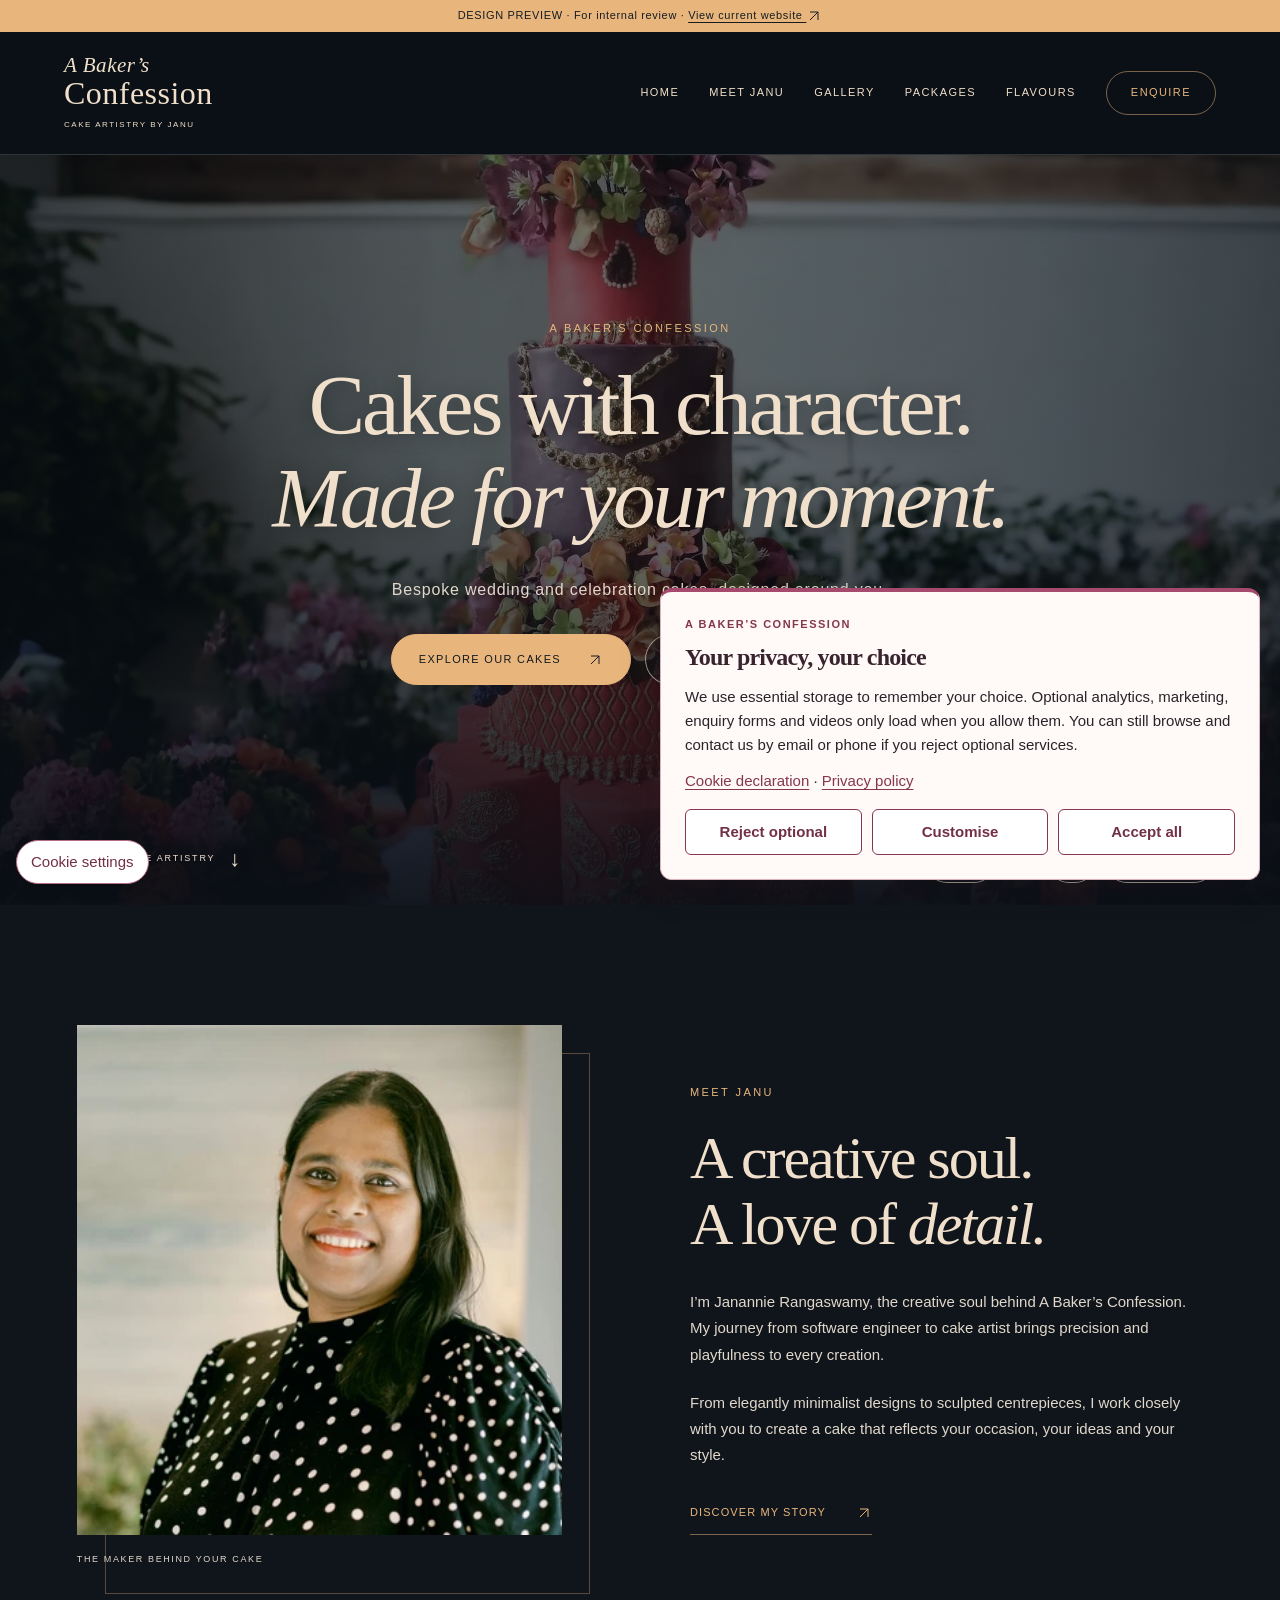
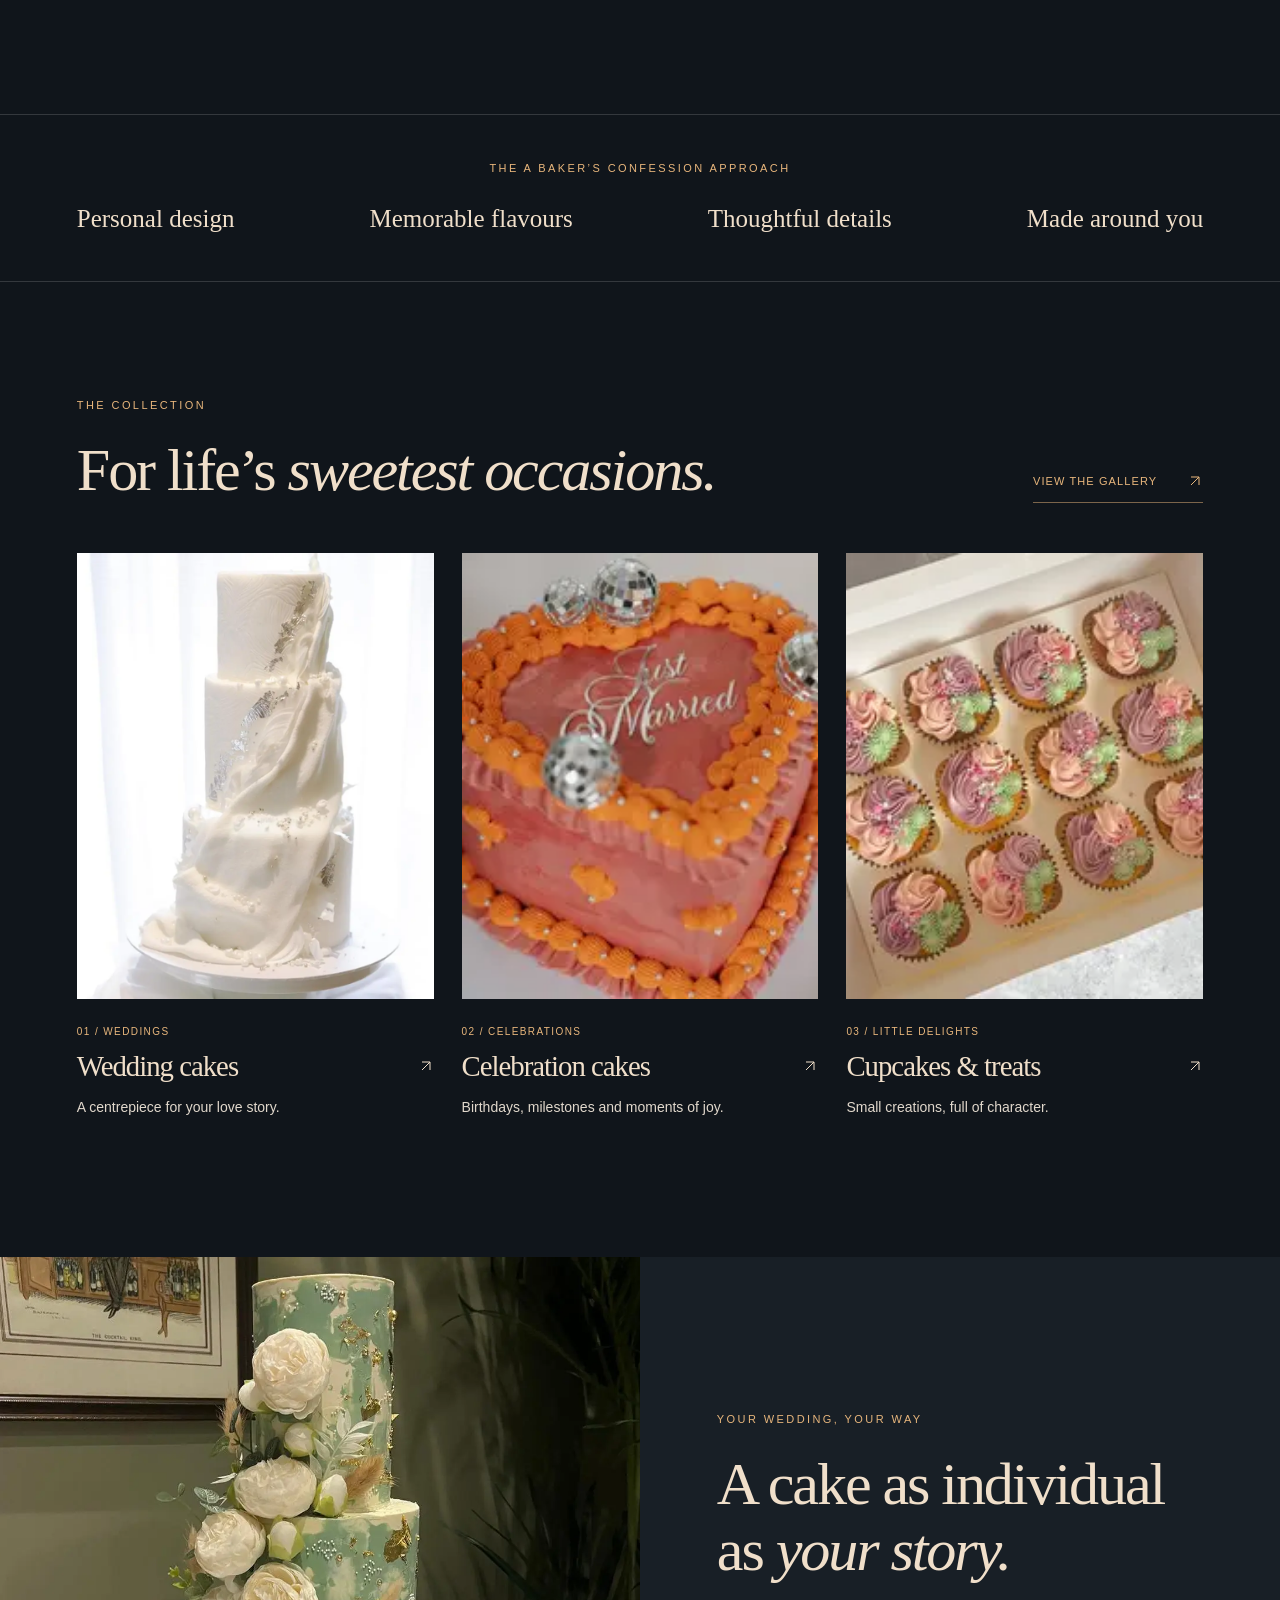
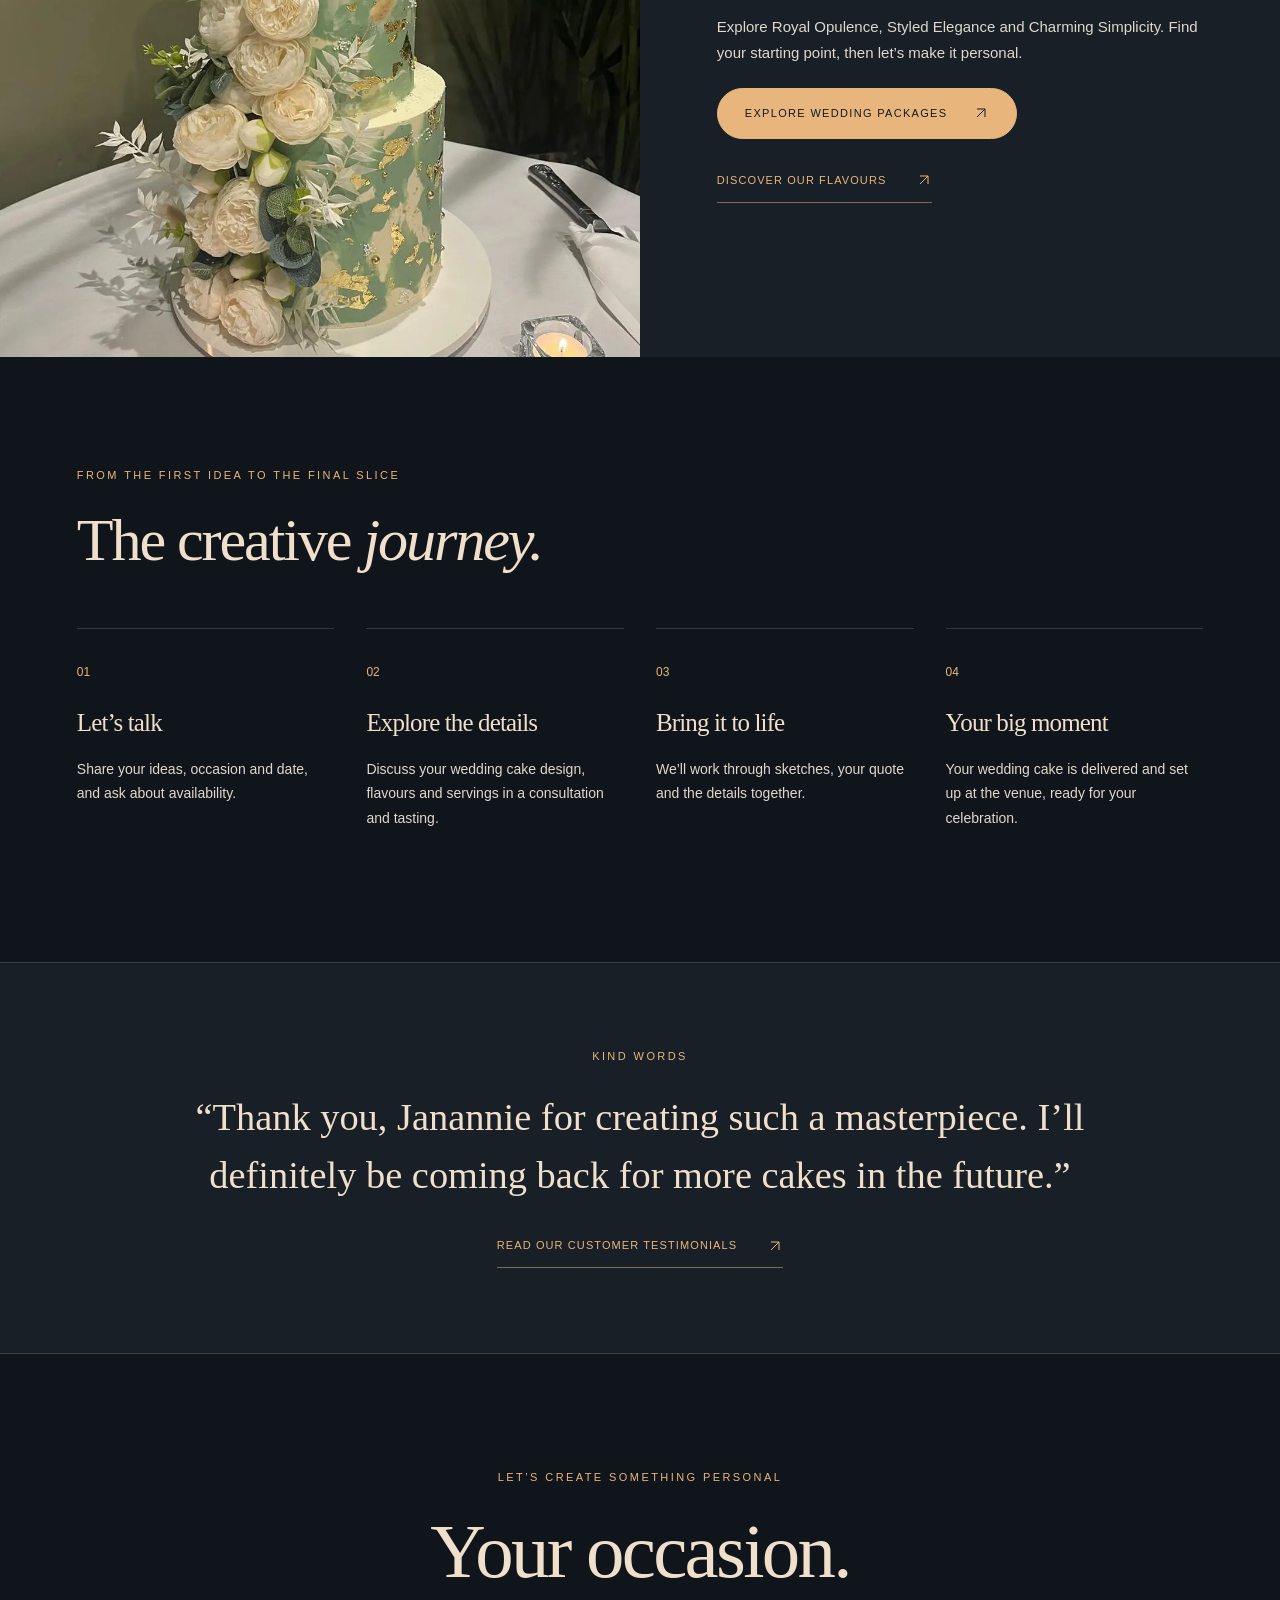
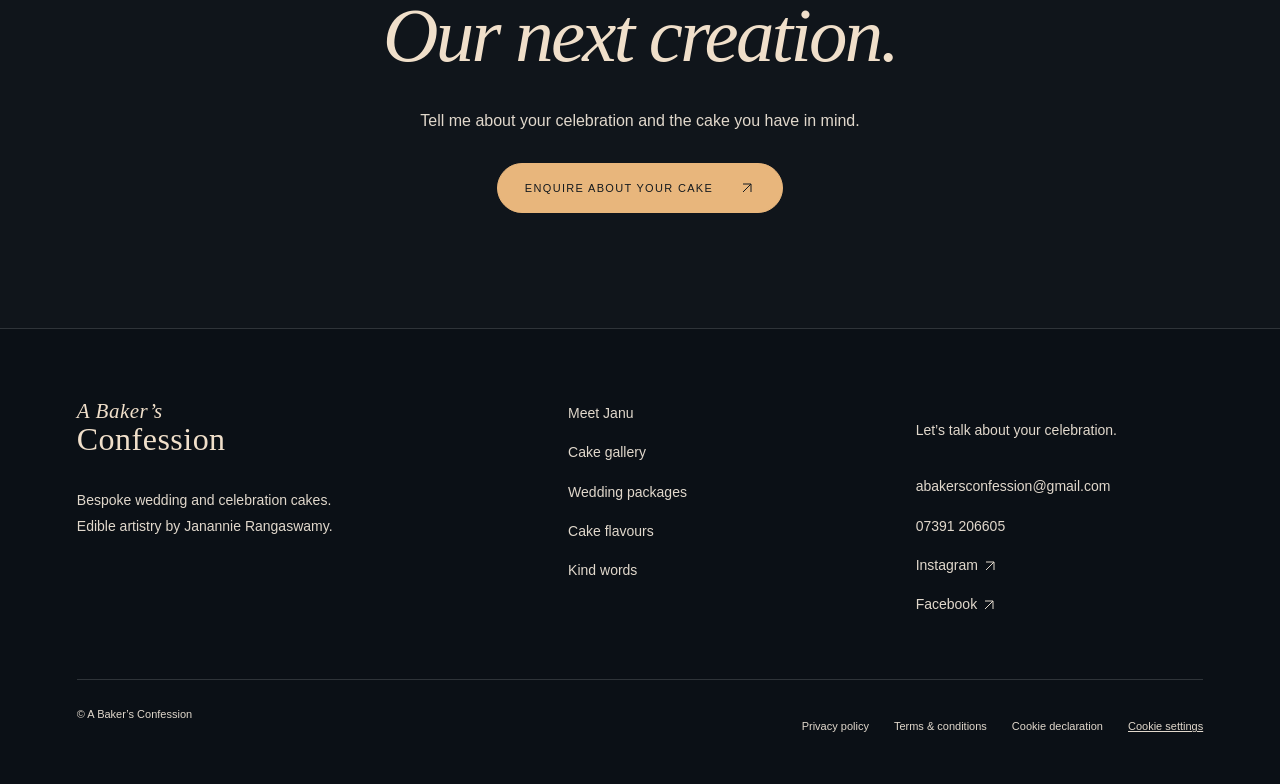
==== commit 72372185: "Align warm text palette and add accessible cake-photo hero transitions" ====
--- a/index.html
+++ b/index.html
@@ -1,11 +1,11 @@
-<!doctype html><html lang="en"><head><meta charset="utf-8"><meta name="viewport" content="width=device-width, initial-scale=1"><meta name="robots" content="noindex, nofollow"><title>Design Preview | A Baker’s Confession</title><meta name="description" content="Internal design preview for A Baker’s Confession wedding and celebration cakes."><link rel="canonical" href="https://abakersconfession.co.uk/"><link rel="stylesheet" href="/style/editorial-preview.css"><link rel="stylesheet" href="/style/cookie-consent.css"><script src="/js/cookie-consent.js" defer></script><script src="/js/editorial-preview.js" defer></script></head><body class="ep-home"><a class="ep-skip" href="#main-content">Skip to content</a><div class="ep-preview">DESIGN PREVIEW · For internal review · <a href="https://abakersconfession.co.uk/">View current website ↗</a></div>
+<!doctype html><html lang="en"><head><meta charset="utf-8"><meta name="viewport" content="width=device-width, initial-scale=1"><meta name="robots" content="noindex, nofollow"><title>Design Preview | A Baker’s Confession</title><meta name="description" content="Internal design preview for A Baker’s Confession wedding and celebration cakes."><link rel="canonical" href="https://abakersconfession.co.uk/"><link rel="stylesheet" href="/style/editorial-preview.css"><link rel="stylesheet" href="/style/cookie-consent.css"><script src="/js/cookie-consent.js" defer></script><script src="/js/editorial-preview.js" defer></script></head><body class="ep-home"><a class="ep-skip" href="#main-content">Skip to content</a><div class="ep-preview">DESIGN PREVIEW · For internal review · <a href="https://abakersconfession.co.uk/">View current website <svg class="ep-arrow" viewBox="0 0 24 24" width="16" height="16" aria-hidden="true"><path d="M6 18 18 6M6 6h12v12" fill="none" stroke="currentColor" stroke-width="1.5"/></svg></a></div>
 <header class="ep-header"><div class="ep-header-inner"><a class="ep-brand" href="/" aria-label="A Baker’s Confession home"><span>A Baker’s</span><strong>Confession</strong><small>CAKE ARTISTRY BY JANU</small></a><button class="ep-menu-toggle" aria-controls="ep-nav" aria-expanded="false">Menu <span aria-hidden="true">☰</span></button><nav id="ep-nav" aria-label="Main navigation"><a href="/">Home</a><a href="/about">Meet Janu</a><a href="/gallery">Gallery</a><a href="/package">Packages</a><a href="/menu">Flavours</a><a class="ep-nav-cta" href="/contact">Enquire</a></nav></div></header><main id="main-content">
-<section class="ep-hero"><img class="ep-hero-photo" src="/images/royalop/royalgrand.webp" width="1200" height="1200" fetchpriority="high" alt="An ornate red wedding cake with gold details and colourful sugar flowers"><div class="ep-hero-shade"></div><div class="ep-hero-copy"><p class="ep-eyebrow">A BAKER’S CONFESSION</p><h1>Cakes with character.<br><em>Made for your moment.</em></h1><p class="ep-hero-sub">Bespoke wedding and celebration cakes, designed around you.</p><div class="ep-actions"><a class="ep-button" href="/gallery">Explore our cakes <span aria-hidden="true">↗</span></a><a class="ep-button ep-outline" href="/contact">Start your enquiry <span aria-hidden="true">↗</span></a></div></div><a class="ep-scroll" href="#our-story">DISCOVER THE ARTISTRY <span aria-hidden="true">↓</span></a></section>
-<section class="ep-story ep-wrap" id="our-story"><div class="ep-story-image"><img src="/images/janupic.webp" width="600" height="700" loading="lazy" alt="Janannie Rangaswamy, the cake artist behind A Baker’s Confession"><span class="ep-caption">THE MAKER BEHIND YOUR CAKE</span></div><div class="ep-story-copy"><p class="ep-eyebrow">MEET JANU</p><h2>A creative soul.<br>A love of <em>detail.</em></h2><p>I’m Janannie Rangaswamy, the creative soul behind A Baker’s Confession. My journey from software engineer to cake artist brings precision and playfulness to every creation.</p><p>From elegantly minimalist designs to sculpted centrepieces, I work closely with you to create a cake that reflects your occasion, your ideas and your style.</p><a class="ep-text-link" href="/about">Discover my story <span aria-hidden="true">↗</span></a></div></section>
+<section class="ep-hero" aria-label="Bespoke cake collection"><div class="ep-hero-slides" aria-label="Cake gallery" aria-roledescription="carousel"><div class="ep-hero-slide is-current" role="group" aria-roledescription="slide" aria-label="1 of 3"><img class="ep-hero-photo" src="/images/royalop/royalgrand.webp" fetchpriority="high" alt="An ornate red wedding cake with gold details and colourful sugar flowers"></div><div class="ep-hero-slide" role="group" aria-roledescription="slide" aria-label="2 of 3" aria-hidden="true"><img class="ep-hero-photo ep-hero-photo-floral" src="/images/charmpkg.webp" loading="eager" decoding="async" alt="A tall blue-green wedding cake decorated with delicate white sugar flowers"></div><div class="ep-hero-slide" role="group" aria-roledescription="slide" aria-label="3 of 3" aria-hidden="true"><img class="ep-hero-photo ep-hero-photo-white" src="/images/styledpkg.webp" loading="eager" decoding="async" alt="An elegant white wedding cake with sculpted textured details"></div></div><div class="ep-hero-shade"></div><div class="ep-hero-copy"><p class="ep-eyebrow">A BAKER’S CONFESSION</p><h1>Cakes with character.<br><em>Made for your moment.</em></h1><p class="ep-hero-sub">Bespoke wedding and celebration cakes, designed around you.</p><div class="ep-actions"><a class="ep-button" href="/gallery">Explore our cakes <span aria-hidden="true"><svg class="ep-arrow" viewBox="0 0 24 24" width="16" height="16" aria-hidden="true"><path d="M6 18 18 6M6 6h12v12" fill="none" stroke="currentColor" stroke-width="1.5"/></svg></span></a><a class="ep-button ep-outline" href="/contact">Start your enquiry <span aria-hidden="true"><svg class="ep-arrow" viewBox="0 0 24 24" width="16" height="16" aria-hidden="true"><path d="M6 18 18 6M6 6h12v12" fill="none" stroke="currentColor" stroke-width="1.5"/></svg></span></a></div></div><a class="ep-scroll" href="#our-story">DISCOVER THE ARTISTRY <span aria-hidden="true">↓</span></a><div class="ep-hero-controls" hidden><button type="button" data-hero-previous aria-label="Previous cake image">Previous</button><span data-hero-status aria-live="off" aria-atomic="true">1 / 3</span><button type="button" data-hero-next aria-label="Next cake image">Next</button><button type="button" data-hero-pause>Pause slideshow</button></div></section>
+<section class="ep-story ep-wrap" id="our-story"><div class="ep-story-image"><img src="/images/janupic.webp" width="600" height="700" loading="lazy" alt="Janannie Rangaswamy, the cake artist behind A Baker’s Confession"><span class="ep-caption">THE MAKER BEHIND YOUR CAKE</span></div><div class="ep-story-copy"><p class="ep-eyebrow">MEET JANU</p><h2>A creative soul.<br>A love of <em>detail.</em></h2><p>I’m Janannie Rangaswamy, the creative soul behind A Baker’s Confession. My journey from software engineer to cake artist brings precision and playfulness to every creation.</p><p>From elegantly minimalist designs to sculpted centrepieces, I work closely with you to create a cake that reflects your occasion, your ideas and your style.</p><a class="ep-text-link" href="/about">Discover my story <span aria-hidden="true"><svg class="ep-arrow" viewBox="0 0 24 24" width="16" height="16" aria-hidden="true"><path d="M6 18 18 6M6 6h12v12" fill="none" stroke="currentColor" stroke-width="1.5"/></svg></span></a></div></section>
 <section class="ep-approach"><div class="ep-wrap"><p class="ep-eyebrow">THE A BAKER’S CONFESSION APPROACH</p><div class="ep-values"><span>Personal design</span><span>Memorable flavours</span><span>Thoughtful details</span><span>Made around you</span></div></div></section>
-<section class="ep-collection ep-wrap"><div class="ep-section-head"><div><p class="ep-eyebrow">THE COLLECTION</p><h2>For life’s <em>sweetest occasions.</em></h2></div><a class="ep-text-link" href="/gallery">View the gallery ↗</a></div><div class="ep-cake-grid"><a class="ep-cake-card" href="/gallery"><div><img src="/images/styledpkg.webp" width="600" height="760" loading="lazy" alt="A sculptural white wedding cake with delicate textured details"></div><span class="ep-card-number">01 / WEDDINGS</span><h3>Wedding cakes <span aria-hidden="true">↗</span></h3><p>A centrepiece for your love story.</p></a><a class="ep-cake-card" href="/gallery"><div><img src="/images/gl1.webp" width="600" height="760" loading="lazy" alt="An orange heart-shaped Just Married celebration cake"></div><span class="ep-card-number">02 / CELEBRATIONS</span><h3>Celebration cakes <span aria-hidden="true">↗</span></h3><p>Birthdays, milestones and moments of joy.</p></a><a class="ep-cake-card" href="/gallery"><div><img src="/images/gl3.webp" width="600" height="760" loading="lazy" alt="A box of cupcakes with pink and purple floral buttercream decoration"></div><span class="ep-card-number">03 / LITTLE DELIGHTS</span><h3>Cupcakes & treats <span aria-hidden="true">↗</span></h3><p>Small creations, full of character.</p></a></div></section>
-<section class="ep-feature"><img src="/images/charmpkg.webp" width="900" height="1050" loading="lazy" alt="A tall wedding cake decorated with delicate white sugar flowers"><div><p class="ep-eyebrow">YOUR WEDDING, YOUR WAY</p><h2>A cake as individual<br>as <em>your story.</em></h2><p>Explore Royal Opulence, Styled Elegance and Charming Simplicity. Find your starting point, then let’s make it personal.</p><a class="ep-button" href="/package">Explore wedding packages ↗</a><a class="ep-text-link" href="/menu">Discover our flavours ↗</a></div></section>
+<section class="ep-collection ep-wrap"><div class="ep-section-head"><div><p class="ep-eyebrow">THE COLLECTION</p><h2>For life’s <em>sweetest occasions.</em></h2></div><a class="ep-text-link" href="/gallery">View the gallery <svg class="ep-arrow" viewBox="0 0 24 24" width="16" height="16" aria-hidden="true"><path d="M6 18 18 6M6 6h12v12" fill="none" stroke="currentColor" stroke-width="1.5"/></svg></a></div><div class="ep-cake-grid"><a class="ep-cake-card" href="/gallery"><div><img src="/images/styledpkg.webp" width="600" height="760" loading="lazy" alt="A sculptural white wedding cake with delicate textured details"></div><span class="ep-card-number">01 / WEDDINGS</span><h3>Wedding cakes <span aria-hidden="true"><svg class="ep-arrow" viewBox="0 0 24 24" width="16" height="16" aria-hidden="true"><path d="M6 18 18 6M6 6h12v12" fill="none" stroke="currentColor" stroke-width="1.5"/></svg></span></h3><p>A centrepiece for your love story.</p></a><a class="ep-cake-card" href="/gallery"><div><img src="/images/gl1.webp" width="600" height="760" loading="lazy" alt="An orange heart-shaped Just Married celebration cake"></div><span class="ep-card-number">02 / CELEBRATIONS</span><h3>Celebration cakes <span aria-hidden="true"><svg class="ep-arrow" viewBox="0 0 24 24" width="16" height="16" aria-hidden="true"><path d="M6 18 18 6M6 6h12v12" fill="none" stroke="currentColor" stroke-width="1.5"/></svg></span></h3><p>Birthdays, milestones and moments of joy.</p></a><a class="ep-cake-card" href="/gallery"><div><img src="/images/gl3.webp" width="600" height="760" loading="lazy" alt="A box of cupcakes with pink and purple floral buttercream decoration"></div><span class="ep-card-number">03 / LITTLE DELIGHTS</span><h3>Cupcakes & treats <span aria-hidden="true"><svg class="ep-arrow" viewBox="0 0 24 24" width="16" height="16" aria-hidden="true"><path d="M6 18 18 6M6 6h12v12" fill="none" stroke="currentColor" stroke-width="1.5"/></svg></span></h3><p>Small creations, full of character.</p></a></div></section>
+<section class="ep-feature"><img src="/images/charmpkg.webp" width="900" height="1050" loading="lazy" alt="A tall wedding cake decorated with delicate white sugar flowers"><div><p class="ep-eyebrow">YOUR WEDDING, YOUR WAY</p><h2>A cake as individual<br>as <em>your story.</em></h2><p>Explore Royal Opulence, Styled Elegance and Charming Simplicity. Find your starting point, then let’s make it personal.</p><a class="ep-button" href="/package">Explore wedding packages <svg class="ep-arrow" viewBox="0 0 24 24" width="16" height="16" aria-hidden="true"><path d="M6 18 18 6M6 6h12v12" fill="none" stroke="currentColor" stroke-width="1.5"/></svg></a><a class="ep-text-link" href="/menu">Discover our flavours <svg class="ep-arrow" viewBox="0 0 24 24" width="16" height="16" aria-hidden="true"><path d="M6 18 18 6M6 6h12v12" fill="none" stroke="currentColor" stroke-width="1.5"/></svg></a></div></section>
 <section class="ep-process ep-wrap"><p class="ep-eyebrow">FROM THE FIRST IDEA TO THE FINAL SLICE</p><h2>The creative <em>journey.</em></h2><div class="ep-process-grid"><article><span>01</span><h3>Let’s talk</h3><p>Share your ideas, occasion and date, and ask about availability.</p></article><article><span>02</span><h3>Explore the details</h3><p>Discuss your wedding cake design, flavours and servings in a consultation and tasting.</p></article><article><span>03</span><h3>Bring it to life</h3><p>We’ll work through sketches, your quote and the details together.</p></article><article><span>04</span><h3>Your big moment</h3><p>Your wedding cake is delivered and set up at the venue, ready for your celebration.</p></article></div></section>
-<section class="ep-quote"><div class="ep-wrap"><p class="ep-eyebrow">KIND WORDS</p><blockquote>“Thank you, Janannie for creating such a masterpiece. I’ll definitely be coming back for more cakes in the future.”</blockquote><a class="ep-text-link" href="/testimonial">Read our customer testimonials ↗</a></div></section>
-<section class="ep-enquire ep-wrap"><p class="ep-eyebrow">LET’S CREATE SOMETHING PERSONAL</p><h2>Your occasion.<br><em>Our next creation.</em></h2><p>Tell me about your celebration and the cake you have in mind.</p><a class="ep-button" href="/contact">Enquire about your cake ↗</a></section>
-</main><footer class="ep-footer"><div class="ep-footer-grid"><div><a class="ep-brand" href="/"><span>A Baker’s</span><strong>Confession</strong></a><p>Bespoke wedding and celebration cakes.<br>Edible artistry by Janannie Rangaswamy.</p></div><nav aria-label="Footer navigation"><a href="/about">Meet Janu</a><a href="/gallery">Cake gallery</a><a href="/package">Wedding packages</a><a href="/menu">Cake flavours</a><a href="/testimonial">Kind words</a></nav><div><p>Let’s talk about your celebration.</p><a href="mailto:abakersconfession@gmail.com">abakersconfession@gmail.com</a><a href="tel:07391206605">07391 206605</a><a href="https://www.instagram.com/abakersconfession_">Instagram ↗</a><a href="https://www.facebook.com/abakersconfession">Facebook ↗</a></div></div><div class="ep-footer-bottom"><span>© A Baker’s Confession</span><a href="/privacy-policy">Privacy policy</a><a href="/terms-and-condition">Terms & conditions</a><a href="/cookie-declaration">Cookie declaration</a><button type="button" data-abc-open>Cookie settings</button></div></footer></body></html>+<section class="ep-quote"><div class="ep-wrap"><p class="ep-eyebrow">KIND WORDS</p><blockquote>“Thank you, Janannie for creating such a masterpiece. I’ll definitely be coming back for more cakes in the future.”</blockquote><a class="ep-text-link" href="/testimonial">Read our customer testimonials <svg class="ep-arrow" viewBox="0 0 24 24" width="16" height="16" aria-hidden="true"><path d="M6 18 18 6M6 6h12v12" fill="none" stroke="currentColor" stroke-width="1.5"/></svg></a></div></section>
+<section class="ep-enquire ep-wrap"><p class="ep-eyebrow">LET’S CREATE SOMETHING PERSONAL</p><h2>Your occasion.<br><em>Our next creation.</em></h2><p>Tell me about your celebration and the cake you have in mind.</p><a class="ep-button" href="/contact">Enquire about your cake <svg class="ep-arrow" viewBox="0 0 24 24" width="16" height="16" aria-hidden="true"><path d="M6 18 18 6M6 6h12v12" fill="none" stroke="currentColor" stroke-width="1.5"/></svg></a></section>
+</main><footer class="ep-footer"><div class="ep-footer-grid"><div><a class="ep-brand" href="/"><span>A Baker’s</span><strong>Confession</strong></a><p>Bespoke wedding and celebration cakes.<br>Edible artistry by Janannie Rangaswamy.</p></div><nav aria-label="Footer navigation"><a href="/about">Meet Janu</a><a href="/gallery">Cake gallery</a><a href="/package">Wedding packages</a><a href="/menu">Cake flavours</a><a href="/testimonial">Kind words</a></nav><div><p>Let’s talk about your celebration.</p><a href="mailto:abakersconfession@gmail.com">abakersconfession@gmail.com</a><a href="tel:07391206605">07391 206605</a><a href="https://www.instagram.com/abakersconfession_">Instagram <svg class="ep-arrow" viewBox="0 0 24 24" width="16" height="16" aria-hidden="true"><path d="M6 18 18 6M6 6h12v12" fill="none" stroke="currentColor" stroke-width="1.5"/></svg></a><a href="https://www.facebook.com/abakersconfession">Facebook <svg class="ep-arrow" viewBox="0 0 24 24" width="16" height="16" aria-hidden="true"><path d="M6 18 18 6M6 6h12v12" fill="none" stroke="currentColor" stroke-width="1.5"/></svg></a></div></div><div class="ep-footer-bottom"><span>© A Baker’s Confession</span><a href="/privacy-policy">Privacy policy</a><a href="/terms-and-condition">Terms & conditions</a><a href="/cookie-declaration">Cookie declaration</a><button type="button" data-abc-open>Cookie settings</button></div></footer></body></html>
--- a/style/editorial-preview.css
+++ b/style/editorial-preview.css
@@ -4,3 +4,31 @@
 @media(max-width:1000px){.ep-header{padding:20px 6%;position:relative;top:auto;width:100%;height:auto}.ep-header .ep-header-inner{display:flex;width:100%;gap:18px}.ep-header .ep-menu-toggle{display:flex;gap:20px;align-items:center;color:var(--ep-cream);background:none;border:1px solid #e8b67c66;padding:12px 17px;min-height:44px;border-radius:25px;font:12px var(--ep-sans);letter-spacing:.08em}.ep-header #ep-nav{display:none;position:absolute;left:0;top:100%;right:0;width:100%;padding:20px 6% 28px;background:#0b1016;border-bottom:1px solid var(--ep-rule)}.ep-header #ep-nav.ep-open{display:flex;flex-direction:column;align-items:stretch;gap:5px}.ep-header #ep-nav a{display:flex;justify-content:flex-start;padding:12px 10px}.ep-header #ep-nav .ep-nav-cta{margin-top:8px;justify-content:center}.ep-story{gap:50px;padding-block:80px}.ep-story-image img{height:430px}.ep-feature>img{height:610px}.ep-feature>div{padding:55px 10%}.ep-values{justify-content:center}.ep-values span{font-size:22px}.ep-process-grid{grid-template-columns:repeat(2,minmax(0,1fr))}.ep-footer-grid{gap:35px}.ep-secondary .ep-header nav>a{display:flex}}
 @media(max-width:650px){.ep-preview{font-size:9px}.ep-brand strong{font-size:27px}.ep-brand span{font-size:19px}.ep-brand small{font-size:7px}.ep-hero{min-height:650px;height:calc(100svh - 140px)}.ep-hero-copy{padding-bottom:100px;width:90%}.ep-hero h1{font-size:clamp(2.6rem,10vw,3.8rem)}.ep-hero-photo{object-position:52% center}.ep-hero .ep-hero-sub{font-size:14px;max-width:300px;letter-spacing:.015em}.ep-actions{gap:12px;flex-direction:column;align-items:center}.ep-button{min-width:220px;padding:15px 20px;font-size:10px!important}.ep-scroll{font-size:9px;bottom:24px}.ep-wrap{width:88%}.ep-story{grid-template-columns:1fr;gap:50px;padding-block:65px}.ep-story-image{max-width:420px}.ep-story-image img{height:410px}.ep-home .ep-eyebrow{font-size:10px}.ep-values{display:grid;grid-template-columns:1fr 1fr;text-align:center;gap:25px 15px}.ep-values span{font-size:21px}.ep-collection{padding-block:65px}.ep-section-head{display:block;margin-bottom:35px}.ep-section-head .ep-text-link{margin-top:22px}.ep-cake-grid{grid-template-columns:1fr;gap:36px}.ep-cake-card>div{aspect-ratio:4/4.5}.ep-feature{grid-template-columns:1fr}.ep-feature>img{height:470px}.ep-feature>div{padding:55px 7%}.ep-process{padding-block:70px}.ep-process-grid{gap:25px;margin-top:35px}.ep-process-grid h3{font-size:23px;line-height:1.2}.ep-process-grid p{font-size:13px}.ep-quote{padding:60px 0}.ep-enquire{padding-block:75px}.ep-footer{padding:50px 6% 70px}.ep-footer-grid{grid-template-columns:1fr;gap:30px}.ep-footer-bottom{margin-top:35px;gap:12px 20px}.ep-footer-bottom span{width:100%}.ep-secondary .w-900,.ep-secondary .w-960,.ep-secondary .w-760,.ep-secondary .w-700{width:90%;max-width:90%}.ep-secondary .ep-header .ep-brand strong{font:27px/1.1 var(--ep-serif)}.ep-secondary .abc-cookie-declaration{padding:18px;overflow-wrap:anywhere}}
 @media(prefers-reduced-motion:reduce){html{scroll-behavior:auto}.ep-home *{transition:none!important;animation:none!important}}
+/* Keep the light consent UI independent of the dark page theme. */
+#abc-consent p,#abc-consent label,#abc-consent .abc-cookie-description{color:#29232a}#abc-consent{letter-spacing:normal}.ep-header *,.ep-footer *{text-transform:none}.ep-home .ep-card-number,.ep-home .ep-eyebrow{font-family:var(--ep-sans)}
+
+/* Aligned warm-ivory text palette across the preview. */
+:root{--ep-cream:#f0dfca;--ep-muted:#e1d8cc;--ep-gold:#e8b67c}
+.ep-home main h1,.ep-home main h2,.ep-home main h3,.ep-home main h1 em,.ep-home main h2 em,.ep-home main h3 em{color:var(--ep-cream)}
+.ep-home main p:not(.ep-eyebrow):not(.ep-card-number),.ep-secondary p,.ep-secondary li{color:var(--ep-muted)}
+.ep-home .ep-quote{background:var(--ep-panel);color:var(--ep-cream);border-block:1px solid var(--ep-rule)}
+.ep-home .ep-quote .ep-eyebrow,.ep-home .ep-quote .ep-text-link{color:var(--ep-gold)!important}
+.ep-home .ep-quote .ep-text-link{border-color:#e8b67c80}
+.ep-home .ep-hero .ep-hero-sub{color:#fff4e7}
+.ep-secondary .abc-embed-notice p,.ep-secondary .abc-cookie-declaration p,.ep-secondary .abc-cookie-declaration li,#abc-consent p{color:#29232a}
+.ep-arrow{vertical-align:middle;flex:0 0 16px;display:inline-block}
+.ep-hero-slides{position:absolute;inset:0;z-index:-3;background:#10151b}
+.ep-hero-slide{position:absolute;inset:0;opacity:0;transition:opacity 1.2s ease-in-out}
+.ep-hero-slide.is-current{opacity:1}
+.ep-hero-slide .ep-hero-photo{z-index:auto;object-position:center 48%}
+.ep-hero-slide .ep-hero-photo-floral{object-position:center 45%}
+.ep-hero-slide .ep-hero-photo-white{object-position:center 42%}
+.ep-hero-shade{background:linear-gradient(90deg,#080d14b8,#080d1494 50%,#080d14b8),linear-gradient(0deg,#10151be0,transparent 55%)}
+.ep-hero-controls{position:absolute;right:5%;bottom:22px;display:flex;align-items:center;gap:8px;color:#fff4e7;font:11px/1.4 var(--ep-sans)}
+.ep-hero-controls[hidden]{display:none}
+.ep-hero-controls button{min-height:44px;padding:10px 13px;border:1px solid #f0dfca99;background:#10151be6;border-radius:24px;color:#fff4e7;font:inherit;cursor:pointer}
+.ep-hero-controls button:hover{background:#e8b67c;color:#10151b;border-color:#e8b67c}
+.ep-hero-controls span{min-width:35px;font-variant-numeric:tabular-nums}
+.ep-scroll{left:5%;right:auto;font-size:9px;gap:14px}
+@media(max-width:650px){.ep-hero{min-height:730px}.ep-hero-copy{padding-bottom:90px}.ep-scroll{display:none}.ep-hero-controls{left:12px;right:12px;justify-content:center;bottom:20px;gap:6px}.ep-hero-controls button{padding:10px 11px;font-size:10px}.ep-hero-controls span{min-width:30px}}
+@media(prefers-reduced-motion:reduce){.ep-hero-slide{transition:none}}
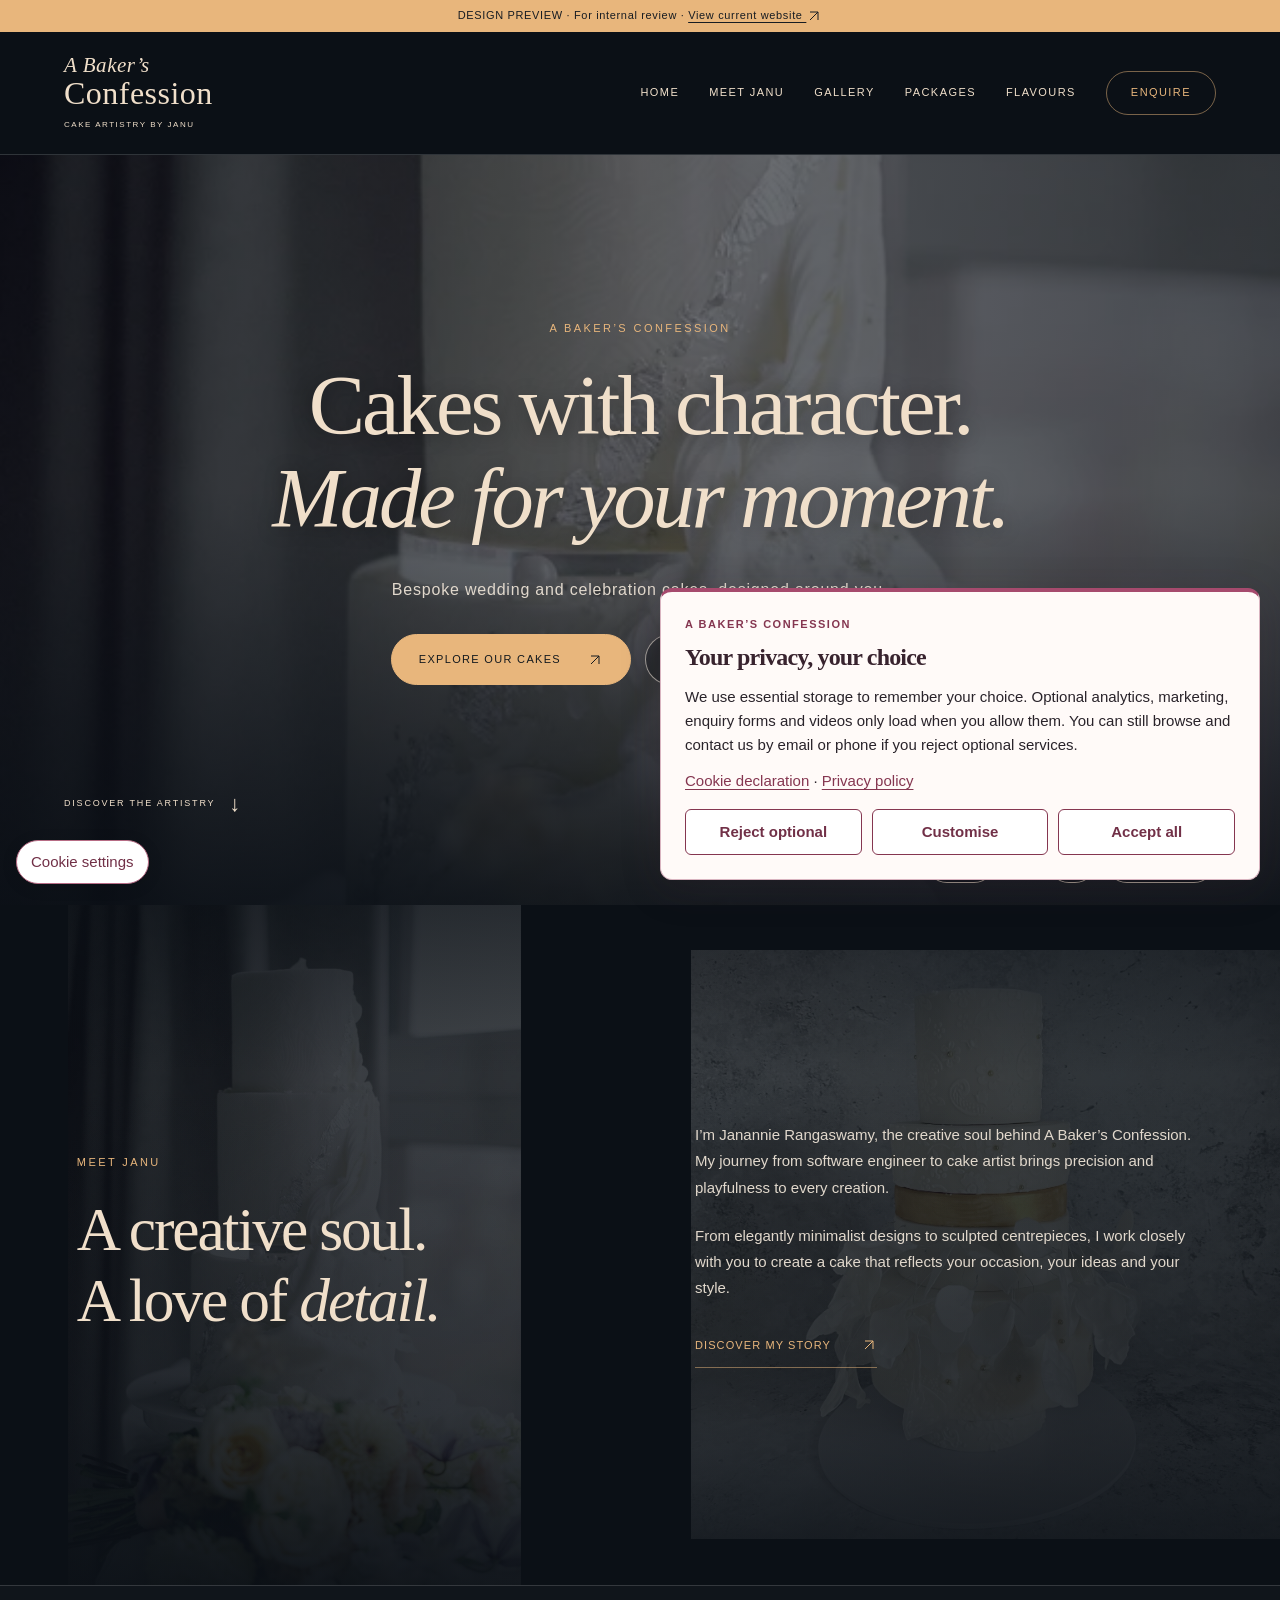
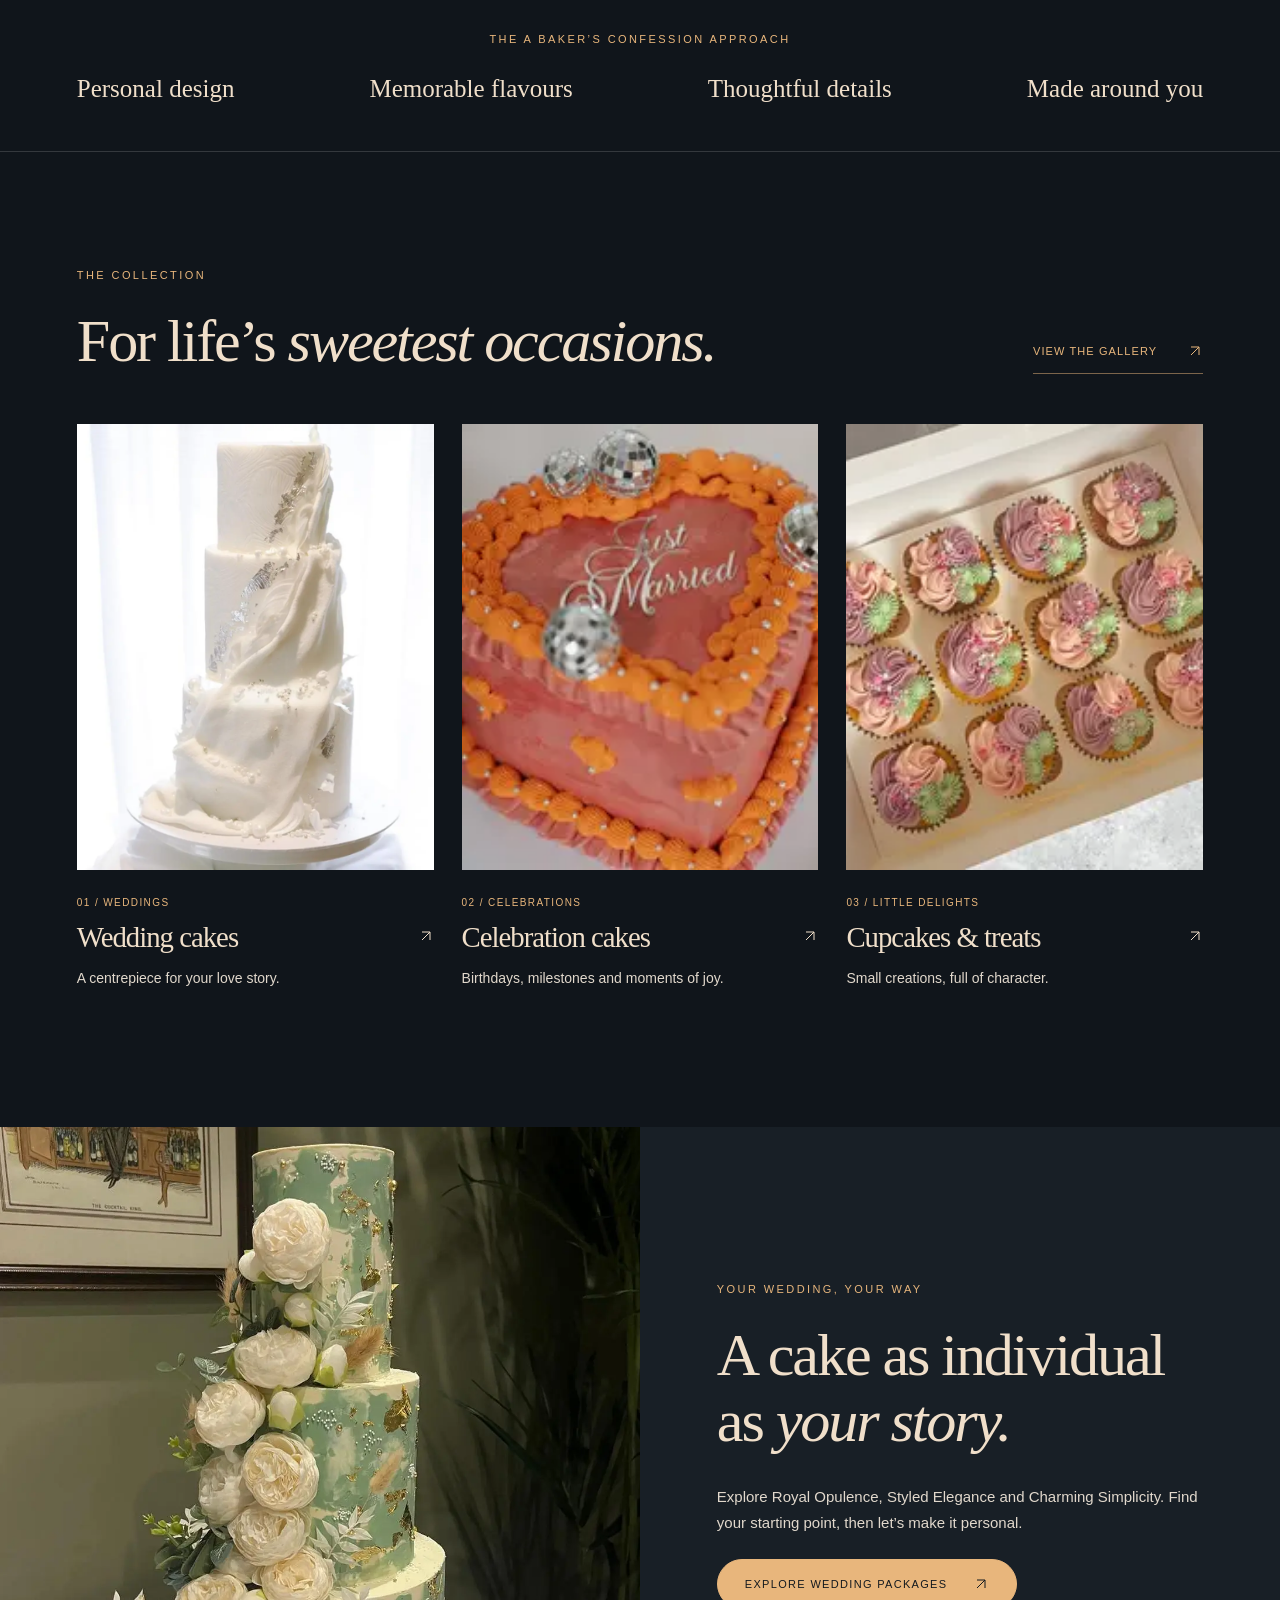
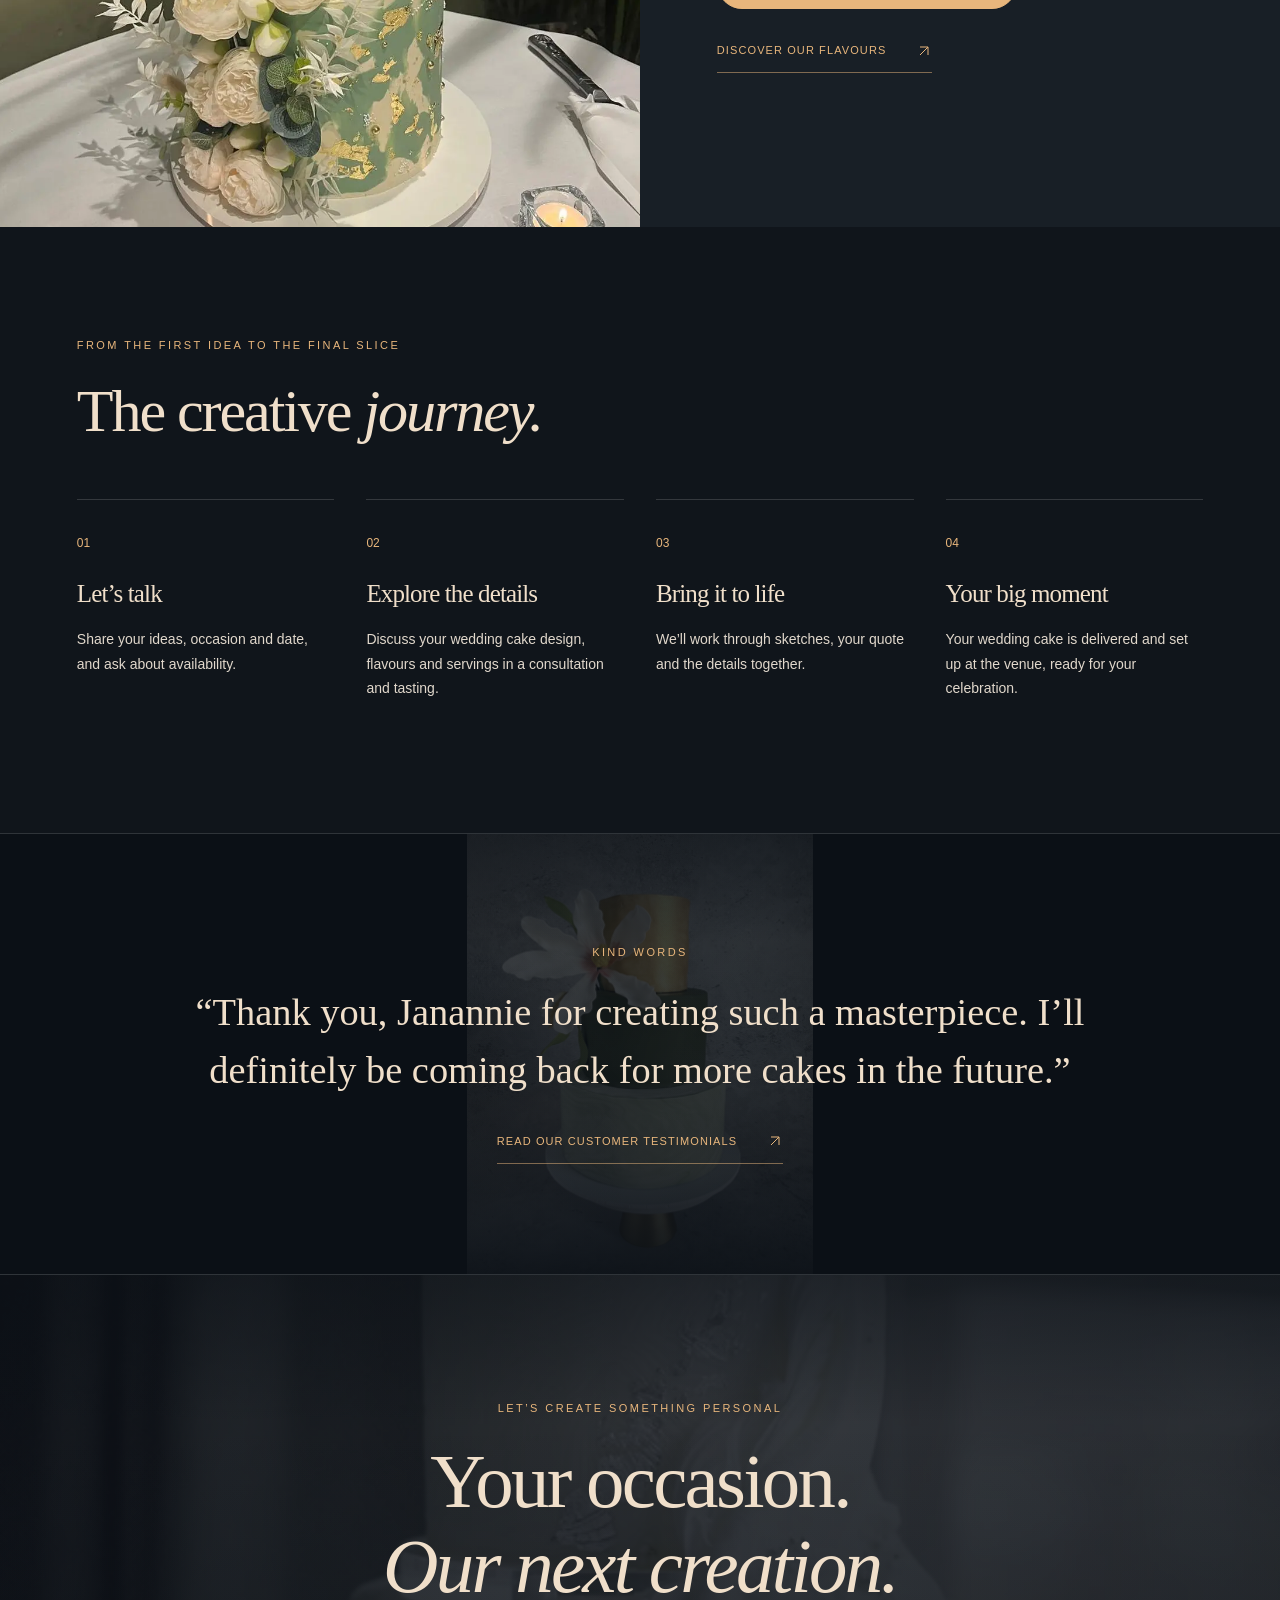
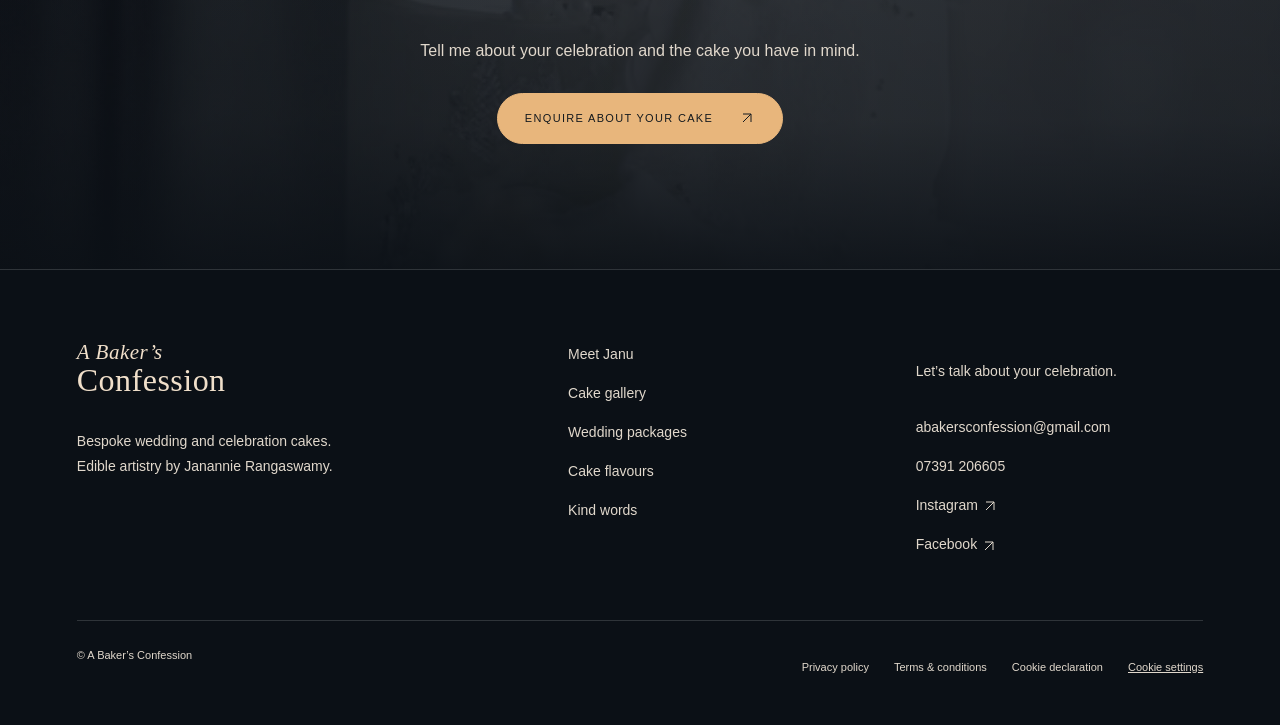
==== commit 9f320952: "Add soft wedding-cake backdrops and gentle scroll reveals; remove stray menu photo" ====
--- a/index.html
+++ b/index.html
@@ -1,11 +1,11 @@
 <!doctype html><html lang="en"><head><meta charset="utf-8"><meta name="viewport" content="width=device-width, initial-scale=1"><meta name="robots" content="noindex, nofollow"><title>Design Preview | A Baker’s Confession</title><meta name="description" content="Internal design preview for A Baker’s Confession wedding and celebration cakes."><link rel="canonical" href="https://abakersconfession.co.uk/"><link rel="stylesheet" href="/style/editorial-preview.css"><link rel="stylesheet" href="/style/cookie-consent.css"><script src="/js/cookie-consent.js" defer></script><script src="/js/editorial-preview.js" defer></script></head><body class="ep-home"><a class="ep-skip" href="#main-content">Skip to content</a><div class="ep-preview">DESIGN PREVIEW · For internal review · <a href="https://abakersconfession.co.uk/">View current website <svg class="ep-arrow" viewBox="0 0 24 24" width="16" height="16" aria-hidden="true"><path d="M6 18 18 6M6 6h12v12" fill="none" stroke="currentColor" stroke-width="1.5"/></svg></a></div>
 <header class="ep-header"><div class="ep-header-inner"><a class="ep-brand" href="/" aria-label="A Baker’s Confession home"><span>A Baker’s</span><strong>Confession</strong><small>CAKE ARTISTRY BY JANU</small></a><button class="ep-menu-toggle" aria-controls="ep-nav" aria-expanded="false">Menu <span aria-hidden="true">☰</span></button><nav id="ep-nav" aria-label="Main navigation"><a href="/">Home</a><a href="/about">Meet Janu</a><a href="/gallery">Gallery</a><a href="/package">Packages</a><a href="/menu">Flavours</a><a class="ep-nav-cta" href="/contact">Enquire</a></nav></div></header><main id="main-content">
-<section class="ep-hero" aria-label="Bespoke cake collection"><div class="ep-hero-slides" aria-label="Cake gallery" aria-roledescription="carousel"><div class="ep-hero-slide is-current" role="group" aria-roledescription="slide" aria-label="1 of 3"><img class="ep-hero-photo" src="/images/royalop/royalgrand.webp" fetchpriority="high" alt="An ornate red wedding cake with gold details and colourful sugar flowers"></div><div class="ep-hero-slide" role="group" aria-roledescription="slide" aria-label="2 of 3" aria-hidden="true"><img class="ep-hero-photo ep-hero-photo-floral" src="/images/charmpkg.webp" loading="eager" decoding="async" alt="A tall blue-green wedding cake decorated with delicate white sugar flowers"></div><div class="ep-hero-slide" role="group" aria-roledescription="slide" aria-label="3 of 3" aria-hidden="true"><img class="ep-hero-photo ep-hero-photo-white" src="/images/styledpkg.webp" loading="eager" decoding="async" alt="An elegant white wedding cake with sculpted textured details"></div></div><div class="ep-hero-shade"></div><div class="ep-hero-copy"><p class="ep-eyebrow">A BAKER’S CONFESSION</p><h1>Cakes with character.<br><em>Made for your moment.</em></h1><p class="ep-hero-sub">Bespoke wedding and celebration cakes, designed around you.</p><div class="ep-actions"><a class="ep-button" href="/gallery">Explore our cakes <span aria-hidden="true"><svg class="ep-arrow" viewBox="0 0 24 24" width="16" height="16" aria-hidden="true"><path d="M6 18 18 6M6 6h12v12" fill="none" stroke="currentColor" stroke-width="1.5"/></svg></span></a><a class="ep-button ep-outline" href="/contact">Start your enquiry <span aria-hidden="true"><svg class="ep-arrow" viewBox="0 0 24 24" width="16" height="16" aria-hidden="true"><path d="M6 18 18 6M6 6h12v12" fill="none" stroke="currentColor" stroke-width="1.5"/></svg></span></a></div></div><a class="ep-scroll" href="#our-story">DISCOVER THE ARTISTRY <span aria-hidden="true">↓</span></a><div class="ep-hero-controls" hidden><button type="button" data-hero-previous aria-label="Previous cake image">Previous</button><span data-hero-status aria-live="off" aria-atomic="true">1 / 3</span><button type="button" data-hero-next aria-label="Next cake image">Next</button><button type="button" data-hero-pause>Pause slideshow</button></div></section>
-<section class="ep-story ep-wrap" id="our-story"><div class="ep-story-image"><img src="/images/janupic.webp" width="600" height="700" loading="lazy" alt="Janannie Rangaswamy, the cake artist behind A Baker’s Confession"><span class="ep-caption">THE MAKER BEHIND YOUR CAKE</span></div><div class="ep-story-copy"><p class="ep-eyebrow">MEET JANU</p><h2>A creative soul.<br>A love of <em>detail.</em></h2><p>I’m Janannie Rangaswamy, the creative soul behind A Baker’s Confession. My journey from software engineer to cake artist brings precision and playfulness to every creation.</p><p>From elegantly minimalist designs to sculpted centrepieces, I work closely with you to create a cake that reflects your occasion, your ideas and your style.</p><a class="ep-text-link" href="/about">Discover my story <span aria-hidden="true"><svg class="ep-arrow" viewBox="0 0 24 24" width="16" height="16" aria-hidden="true"><path d="M6 18 18 6M6 6h12v12" fill="none" stroke="currentColor" stroke-width="1.5"/></svg></span></a></div></section>
+<section class="ep-hero" aria-label="Bespoke cake collection"><div class="ep-hero-slides" aria-label="Cake gallery" aria-roledescription="carousel"><div class="ep-hero-slide is-current" role="group" aria-roledescription="slide" aria-label="1 of 3"><img class="ep-hero-photo" src="/images/styled/wd01.webp" fetchpriority="high" alt="A tall white wedding cake with sculpted detail and fresh flowers"></div><div class="ep-hero-slide" role="group" aria-roledescription="slide" aria-label="2 of 3" aria-hidden="true"><img class="ep-hero-photo ep-hero-photo-floral" src="/images/styled/blue003.webp" loading="eager" decoding="async" alt="A pale blue tiered wedding cake with delicate gold decoration"></div><div class="ep-hero-slide" role="group" aria-roledescription="slide" aria-label="3 of 3" aria-hidden="true"><img class="ep-hero-photo ep-hero-photo-white" src="/images/wedcake/image3.webp" loading="eager" decoding="async" alt="A tall ivory wedding cake with a gold band and delicate white petals"></div></div><div class="ep-hero-shade"></div><div class="ep-hero-copy"><p class="ep-eyebrow">A BAKER’S CONFESSION</p><h1>Cakes with character.<br><em>Made for your moment.</em></h1><p class="ep-hero-sub">Bespoke wedding and celebration cakes, designed around you.</p><div class="ep-actions"><a class="ep-button" href="/gallery">Explore our cakes <span aria-hidden="true"><svg class="ep-arrow" viewBox="0 0 24 24" width="16" height="16" aria-hidden="true"><path d="M6 18 18 6M6 6h12v12" fill="none" stroke="currentColor" stroke-width="1.5"/></svg></span></a><a class="ep-button ep-outline" href="/contact">Start your enquiry <span aria-hidden="true"><svg class="ep-arrow" viewBox="0 0 24 24" width="16" height="16" aria-hidden="true"><path d="M6 18 18 6M6 6h12v12" fill="none" stroke="currentColor" stroke-width="1.5"/></svg></span></a></div></div><a class="ep-scroll" href="#our-story">DISCOVER THE ARTISTRY <span aria-hidden="true">↓</span></a><div class="ep-hero-controls" hidden><button type="button" data-hero-previous aria-label="Previous cake image">Previous</button><span data-hero-status aria-live="off" aria-atomic="true">1 / 3</span><button type="button" data-hero-next aria-label="Next cake image">Next</button><button type="button" data-hero-pause>Pause slideshow</button></div></section>
+<section class="ep-story ep-backdrop" id="our-story"><div class="ep-scene ep-scene-pair" aria-hidden="true"><img src="/images/styled/wd01.webp" alt="" loading="lazy" decoding="async"><img src="/images/wedcake/image3.webp" alt="" loading="lazy" decoding="async"></div><div class="ep-story-layout ep-wrap"><div><p class="ep-eyebrow">MEET JANU</p><h2>A creative soul.<br>A love of <em>detail.</em></h2></div><div class="ep-story-copy"><p>I’m Janannie Rangaswamy, the creative soul behind A Baker’s Confession. My journey from software engineer to cake artist brings precision and playfulness to every creation.</p><p>From elegantly minimalist designs to sculpted centrepieces, I work closely with you to create a cake that reflects your occasion, your ideas and your style.</p><a class="ep-text-link" href="/about">Discover my story <svg class="ep-arrow" viewBox="0 0 24 24" width="16" height="16" aria-hidden="true"><path d="M6 18 18 6M6 6h12v12" fill="none" stroke="currentColor" stroke-width="1.5"/></svg></a></div></div></section>
 <section class="ep-approach"><div class="ep-wrap"><p class="ep-eyebrow">THE A BAKER’S CONFESSION APPROACH</p><div class="ep-values"><span>Personal design</span><span>Memorable flavours</span><span>Thoughtful details</span><span>Made around you</span></div></div></section>
 <section class="ep-collection ep-wrap"><div class="ep-section-head"><div><p class="ep-eyebrow">THE COLLECTION</p><h2>For life’s <em>sweetest occasions.</em></h2></div><a class="ep-text-link" href="/gallery">View the gallery <svg class="ep-arrow" viewBox="0 0 24 24" width="16" height="16" aria-hidden="true"><path d="M6 18 18 6M6 6h12v12" fill="none" stroke="currentColor" stroke-width="1.5"/></svg></a></div><div class="ep-cake-grid"><a class="ep-cake-card" href="/gallery"><div><img src="/images/styledpkg.webp" width="600" height="760" loading="lazy" alt="A sculptural white wedding cake with delicate textured details"></div><span class="ep-card-number">01 / WEDDINGS</span><h3>Wedding cakes <span aria-hidden="true"><svg class="ep-arrow" viewBox="0 0 24 24" width="16" height="16" aria-hidden="true"><path d="M6 18 18 6M6 6h12v12" fill="none" stroke="currentColor" stroke-width="1.5"/></svg></span></h3><p>A centrepiece for your love story.</p></a><a class="ep-cake-card" href="/gallery"><div><img src="/images/gl1.webp" width="600" height="760" loading="lazy" alt="An orange heart-shaped Just Married celebration cake"></div><span class="ep-card-number">02 / CELEBRATIONS</span><h3>Celebration cakes <span aria-hidden="true"><svg class="ep-arrow" viewBox="0 0 24 24" width="16" height="16" aria-hidden="true"><path d="M6 18 18 6M6 6h12v12" fill="none" stroke="currentColor" stroke-width="1.5"/></svg></span></h3><p>Birthdays, milestones and moments of joy.</p></a><a class="ep-cake-card" href="/gallery"><div><img src="/images/gl3.webp" width="600" height="760" loading="lazy" alt="A box of cupcakes with pink and purple floral buttercream decoration"></div><span class="ep-card-number">03 / LITTLE DELIGHTS</span><h3>Cupcakes & treats <span aria-hidden="true"><svg class="ep-arrow" viewBox="0 0 24 24" width="16" height="16" aria-hidden="true"><path d="M6 18 18 6M6 6h12v12" fill="none" stroke="currentColor" stroke-width="1.5"/></svg></span></h3><p>Small creations, full of character.</p></a></div></section>
 <section class="ep-feature"><img src="/images/charmpkg.webp" width="900" height="1050" loading="lazy" alt="A tall wedding cake decorated with delicate white sugar flowers"><div><p class="ep-eyebrow">YOUR WEDDING, YOUR WAY</p><h2>A cake as individual<br>as <em>your story.</em></h2><p>Explore Royal Opulence, Styled Elegance and Charming Simplicity. Find your starting point, then let’s make it personal.</p><a class="ep-button" href="/package">Explore wedding packages <svg class="ep-arrow" viewBox="0 0 24 24" width="16" height="16" aria-hidden="true"><path d="M6 18 18 6M6 6h12v12" fill="none" stroke="currentColor" stroke-width="1.5"/></svg></a><a class="ep-text-link" href="/menu">Discover our flavours <svg class="ep-arrow" viewBox="0 0 24 24" width="16" height="16" aria-hidden="true"><path d="M6 18 18 6M6 6h12v12" fill="none" stroke="currentColor" stroke-width="1.5"/></svg></a></div></section>
 <section class="ep-process ep-wrap"><p class="ep-eyebrow">FROM THE FIRST IDEA TO THE FINAL SLICE</p><h2>The creative <em>journey.</em></h2><div class="ep-process-grid"><article><span>01</span><h3>Let’s talk</h3><p>Share your ideas, occasion and date, and ask about availability.</p></article><article><span>02</span><h3>Explore the details</h3><p>Discuss your wedding cake design, flavours and servings in a consultation and tasting.</p></article><article><span>03</span><h3>Bring it to life</h3><p>We’ll work through sketches, your quote and the details together.</p></article><article><span>04</span><h3>Your big moment</h3><p>Your wedding cake is delivered and set up at the venue, ready for your celebration.</p></article></div></section>
-<section class="ep-quote"><div class="ep-wrap"><p class="ep-eyebrow">KIND WORDS</p><blockquote>“Thank you, Janannie for creating such a masterpiece. I’ll definitely be coming back for more cakes in the future.”</blockquote><a class="ep-text-link" href="/testimonial">Read our customer testimonials <svg class="ep-arrow" viewBox="0 0 24 24" width="16" height="16" aria-hidden="true"><path d="M6 18 18 6M6 6h12v12" fill="none" stroke="currentColor" stroke-width="1.5"/></svg></a></div></section>
-<section class="ep-enquire ep-wrap"><p class="ep-eyebrow">LET’S CREATE SOMETHING PERSONAL</p><h2>Your occasion.<br><em>Our next creation.</em></h2><p>Tell me about your celebration and the cake you have in mind.</p><a class="ep-button" href="/contact">Enquire about your cake <svg class="ep-arrow" viewBox="0 0 24 24" width="16" height="16" aria-hidden="true"><path d="M6 18 18 6M6 6h12v12" fill="none" stroke="currentColor" stroke-width="1.5"/></svg></a></section>
+<section class="ep-quote ep-backdrop"><div class="ep-scene ep-scene-single" aria-hidden="true"><img src="/images/wedcake/image2.webp" alt="" loading="lazy" decoding="async"></div><div class="ep-wrap"><p class="ep-eyebrow">KIND WORDS</p><blockquote>“Thank you, Janannie for creating such a masterpiece. I’ll definitely be coming back for more cakes in the future.”</blockquote><a class="ep-text-link" href="/testimonial">Read our customer testimonials <svg class="ep-arrow" viewBox="0 0 24 24" width="16" height="16" aria-hidden="true"><path d="M6 18 18 6M6 6h12v12" fill="none" stroke="currentColor" stroke-width="1.5"/></svg></a></div></section>
+<section class="ep-enquire ep-backdrop"><div class="ep-scene ep-scene-single" aria-hidden="true"><img src="/images/styled/wd01.webp" alt="" loading="lazy" decoding="async"></div><div class="ep-wrap"><p class="ep-eyebrow">LET’S CREATE SOMETHING PERSONAL</p><h2>Your occasion.<br><em>Our next creation.</em></h2><p>Tell me about your celebration and the cake you have in mind.</p><a class="ep-button" href="/contact">Enquire about your cake <svg class="ep-arrow" viewBox="0 0 24 24" width="16" height="16" aria-hidden="true"><path d="M6 18 18 6M6 6h12v12" fill="none" stroke="currentColor" stroke-width="1.5"/></svg></a></div></section>
 </main><footer class="ep-footer"><div class="ep-footer-grid"><div><a class="ep-brand" href="/"><span>A Baker’s</span><strong>Confession</strong></a><p>Bespoke wedding and celebration cakes.<br>Edible artistry by Janannie Rangaswamy.</p></div><nav aria-label="Footer navigation"><a href="/about">Meet Janu</a><a href="/gallery">Cake gallery</a><a href="/package">Wedding packages</a><a href="/menu">Cake flavours</a><a href="/testimonial">Kind words</a></nav><div><p>Let’s talk about your celebration.</p><a href="mailto:abakersconfession@gmail.com">abakersconfession@gmail.com</a><a href="tel:07391206605">07391 206605</a><a href="https://www.instagram.com/abakersconfession_">Instagram <svg class="ep-arrow" viewBox="0 0 24 24" width="16" height="16" aria-hidden="true"><path d="M6 18 18 6M6 6h12v12" fill="none" stroke="currentColor" stroke-width="1.5"/></svg></a><a href="https://www.facebook.com/abakersconfession">Facebook <svg class="ep-arrow" viewBox="0 0 24 24" width="16" height="16" aria-hidden="true"><path d="M6 18 18 6M6 6h12v12" fill="none" stroke="currentColor" stroke-width="1.5"/></svg></a></div></div><div class="ep-footer-bottom"><span>© A Baker’s Confession</span><a href="/privacy-policy">Privacy policy</a><a href="/terms-and-condition">Terms & conditions</a><a href="/cookie-declaration">Cookie declaration</a><button type="button" data-abc-open>Cookie settings</button></div></footer></body></html>
--- a/style/editorial-preview.css
+++ b/style/editorial-preview.css
@@ -32,3 +32,34 @@
 .ep-scroll{left:5%;right:auto;font-size:9px;gap:14px}
 @media(max-width:650px){.ep-hero{min-height:730px}.ep-hero-copy{padding-bottom:90px}.ep-scroll{display:none}.ep-hero-controls{left:12px;right:12px;justify-content:center;bottom:20px;gap:6px}.ep-hero-controls button{padding:10px 11px;font-size:10px}.ep-hero-controls span{min-width:30px}}
 @media(prefers-reduced-motion:reduce){.ep-hero-slide{transition:none}}
+/* Explicit layers keep crossfading images above the hero base colour. */
+.ep-hero-slides{z-index:0}.ep-hero-shade{z-index:1}.ep-hero-copy{position:relative;z-index:2}.ep-hero-controls{z-index:3}.ep-scroll{z-index:3;bottom:85px}
+@media(max-width:650px){.ep-hero-controls{bottom:82px}}
+/* Override legacy page colours so content remains legible on dark surfaces. */
+.ep-secondary .main-div :is(h1,h2,h3,h4,.q-title){color:var(--ep-cream)!important}
+.ep-secondary .main-div :is(p,li,b,em,small,.column span,.testimonial-txt span,.contact-section span){color:var(--ep-muted)!important}
+.ep-secondary :is(.topblock,.tm-outline,.notice,.testimonial-txt){background:var(--ep-panel);color:var(--ep-muted);border-color:var(--ep-rule)}
+.ep-secondary .main-div :is(.primary-btn,.contact-btn){background:var(--ep-gold);color:#10151b!important;border-color:var(--ep-gold)}
+.ep-secondary .main-div :is(.secondary-btn,.outline-btn){background:transparent;color:var(--ep-cream)!important;border-color:var(--ep-gold)}
+.ep-secondary .main-div :is(.abc-embed-notice,.abc-cookie-declaration) :is(p,li,b,em,small,h1,h2,h3,h4){color:#29232a!important}
+.ep-secondary .main-div .pc-color{color:var(--ep-gold)}
+
+/* Soft gallery backdrops: decorative, low opacity, with a protected text layer. */
+.ep-backdrop{position:relative;isolation:isolate;overflow:hidden;background:#0b1016}
+.ep-scene{position:absolute;inset:0;z-index:-2;display:flex;justify-content:center;gap:8%;pointer-events:none}
+.ep-scene img{height:100%;width:46%;max-width:620px;object-fit:contain;object-position:center;opacity:.24;filter:saturate(.75)}
+.ep-backdrop:after{content:'';position:absolute;inset:0;z-index:-1;background:linear-gradient(180deg,#0b10167d,transparent 25%,#0b10164d 75%,#0b1016d9),linear-gradient(90deg,#0b10164d,transparent 50%,#0b10164d);pointer-events:none}
+.ep-home .ep-story.ep-backdrop{display:block;width:100%;max-width:none;margin:0;padding:140px 0;min-height:680px}
+.ep-story-layout{display:grid;grid-template-columns:1fr 1fr;gap:110px;align-items:center;min-height:400px}
+.ep-home .ep-story-layout h2{font-size:clamp(2.6rem,4.8vw,4.7rem);line-height:1.15}
+.ep-story-layout .ep-story-copy{max-width:520px}
+.ep-home .ep-backdrop p:not(.ep-eyebrow){color:#eadfD2}
+.ep-home .ep-backdrop .ep-eyebrow{color:#e8b67c}
+.ep-scene-single img{width:100%;max-width:1000px;object-position:center 40%;opacity:.20}
+.ep-home .ep-quote.ep-backdrop{background:#0b1016;padding:110px 0}
+.ep-home .ep-enquire.ep-backdrop{width:100%;padding:125px 0;margin:0}
+.ep-enquire .ep-scene-single img{max-width:1300px;object-fit:cover;opacity:.19;object-position:center 50%}
+.ep-reveal-pending{opacity:.65;transform:translateY(18px);transition:opacity .9s ease,transform .9s cubic-bezier(.2,.65,.3,1)}
+.ep-reveal-pending.ep-is-visible{opacity:1;transform:none}
+@media(max-width:767px){.ep-home .ep-story.ep-backdrop{padding:90px 0;min-height:650px}.ep-story-layout{grid-template-columns:1fr;gap:35px;min-height:0}.ep-scene-pair{gap:0;inset:0 -20%}.ep-scene-pair img{width:50%;opacity:.16;object-fit:cover}.ep-home .ep-quote.ep-backdrop{padding:80px 0}.ep-home .ep-enquire.ep-backdrop{padding:90px 0}.ep-scene-single img{opacity:.15}}
+@media(prefers-reduced-motion:reduce){html{scroll-behavior:auto}.ep-reveal-pending{opacity:1;transform:none;transition:none}}
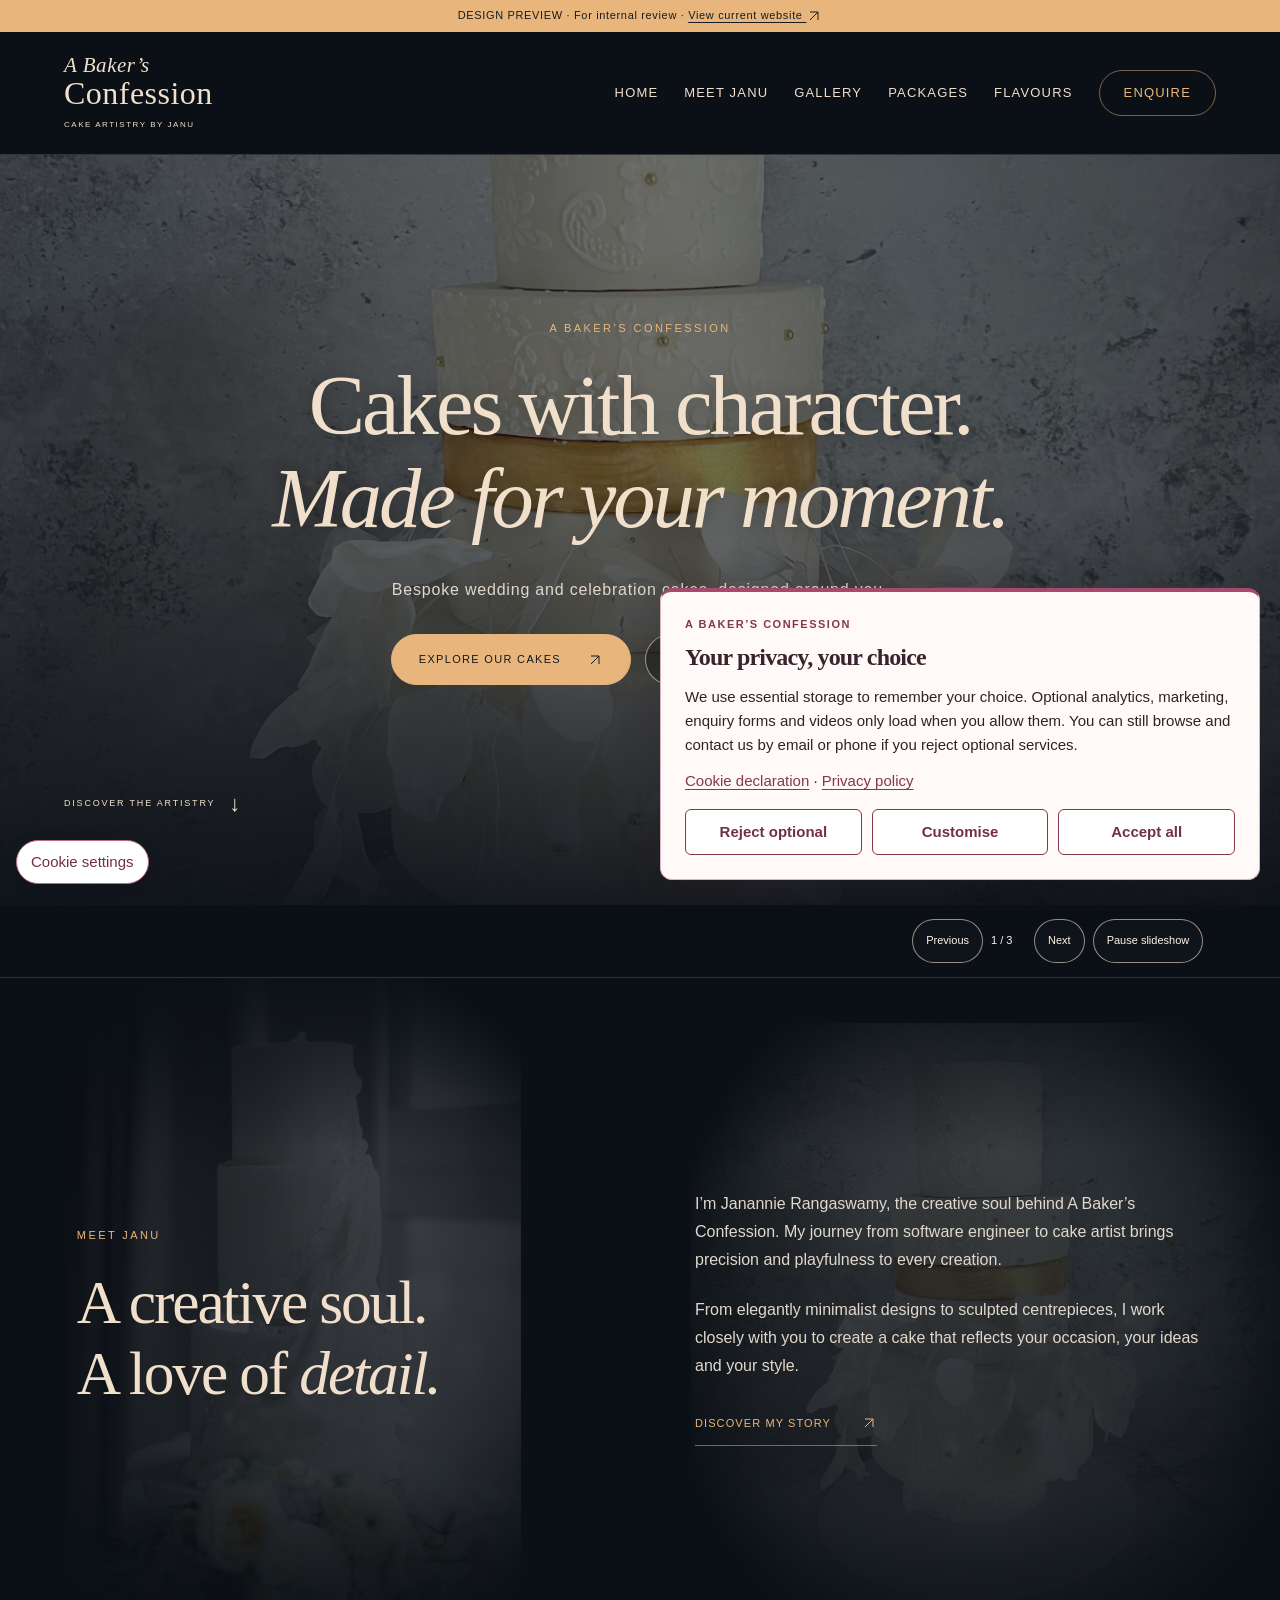
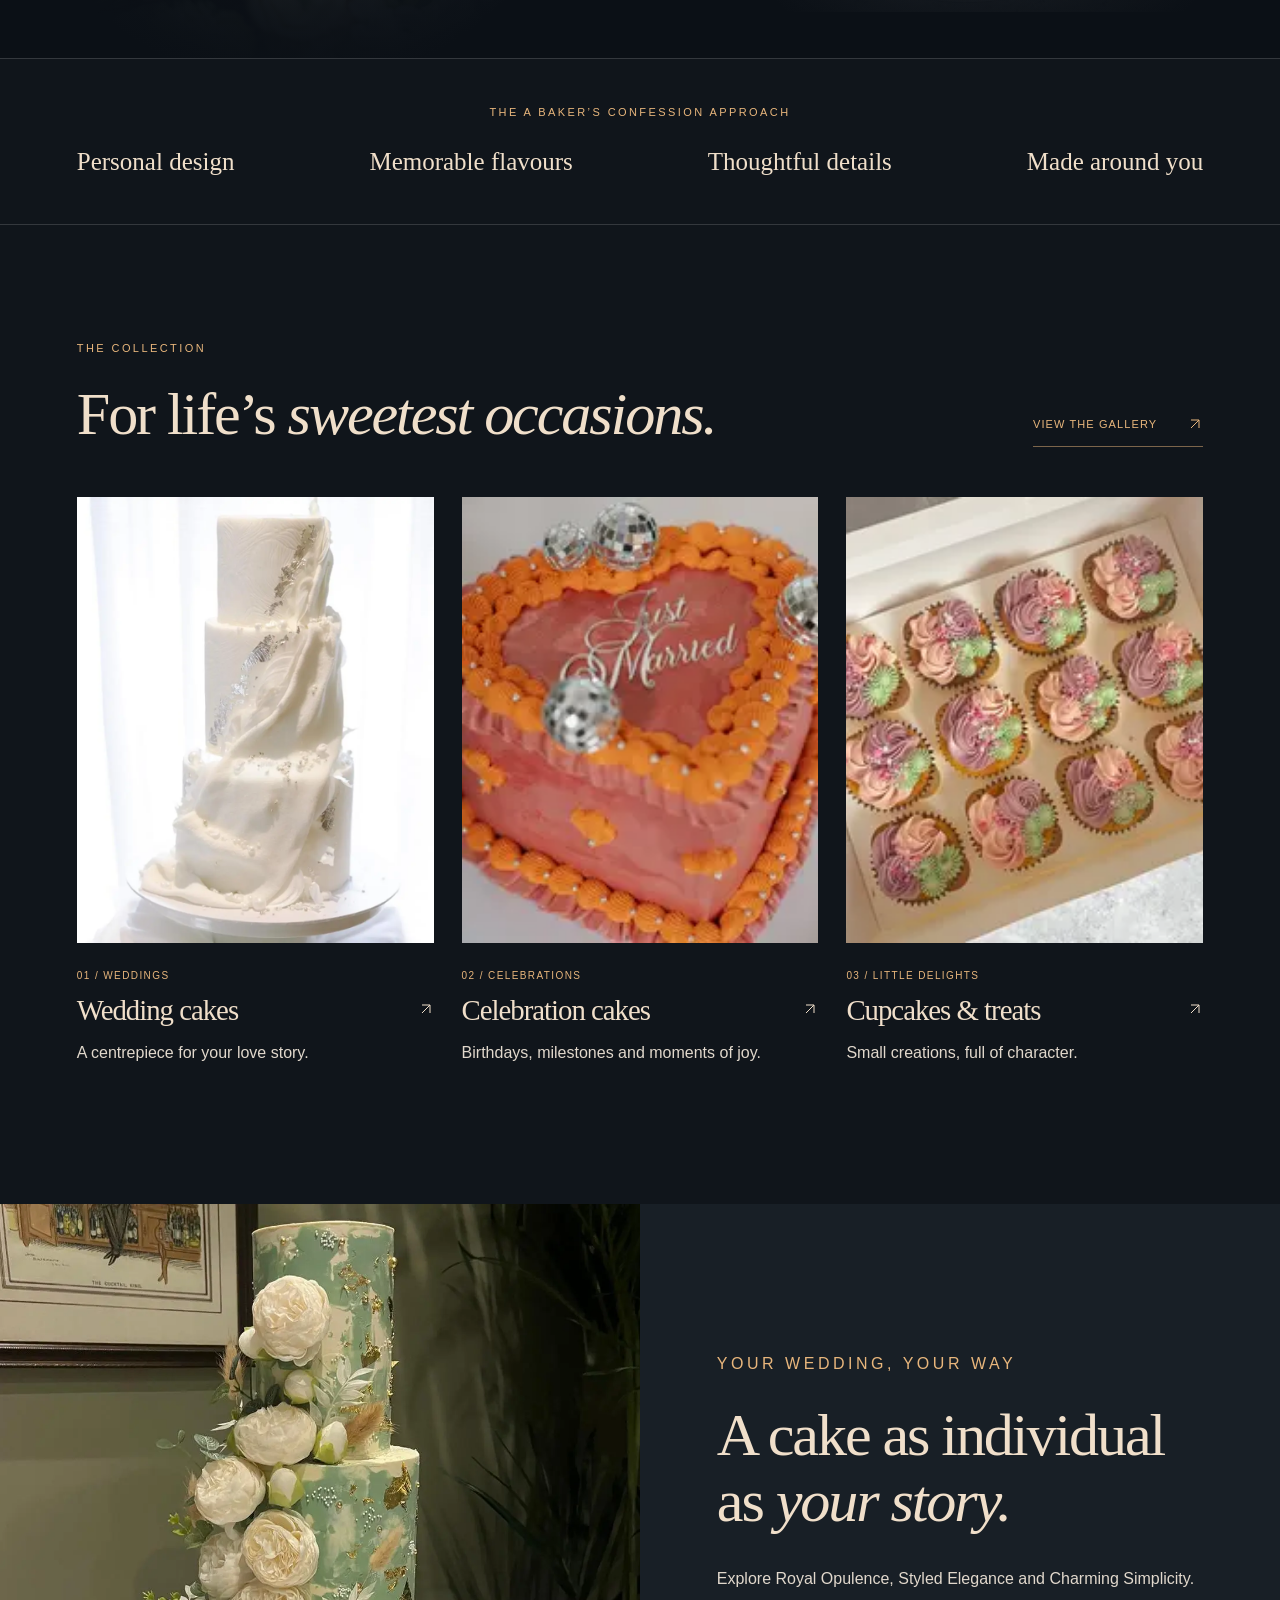
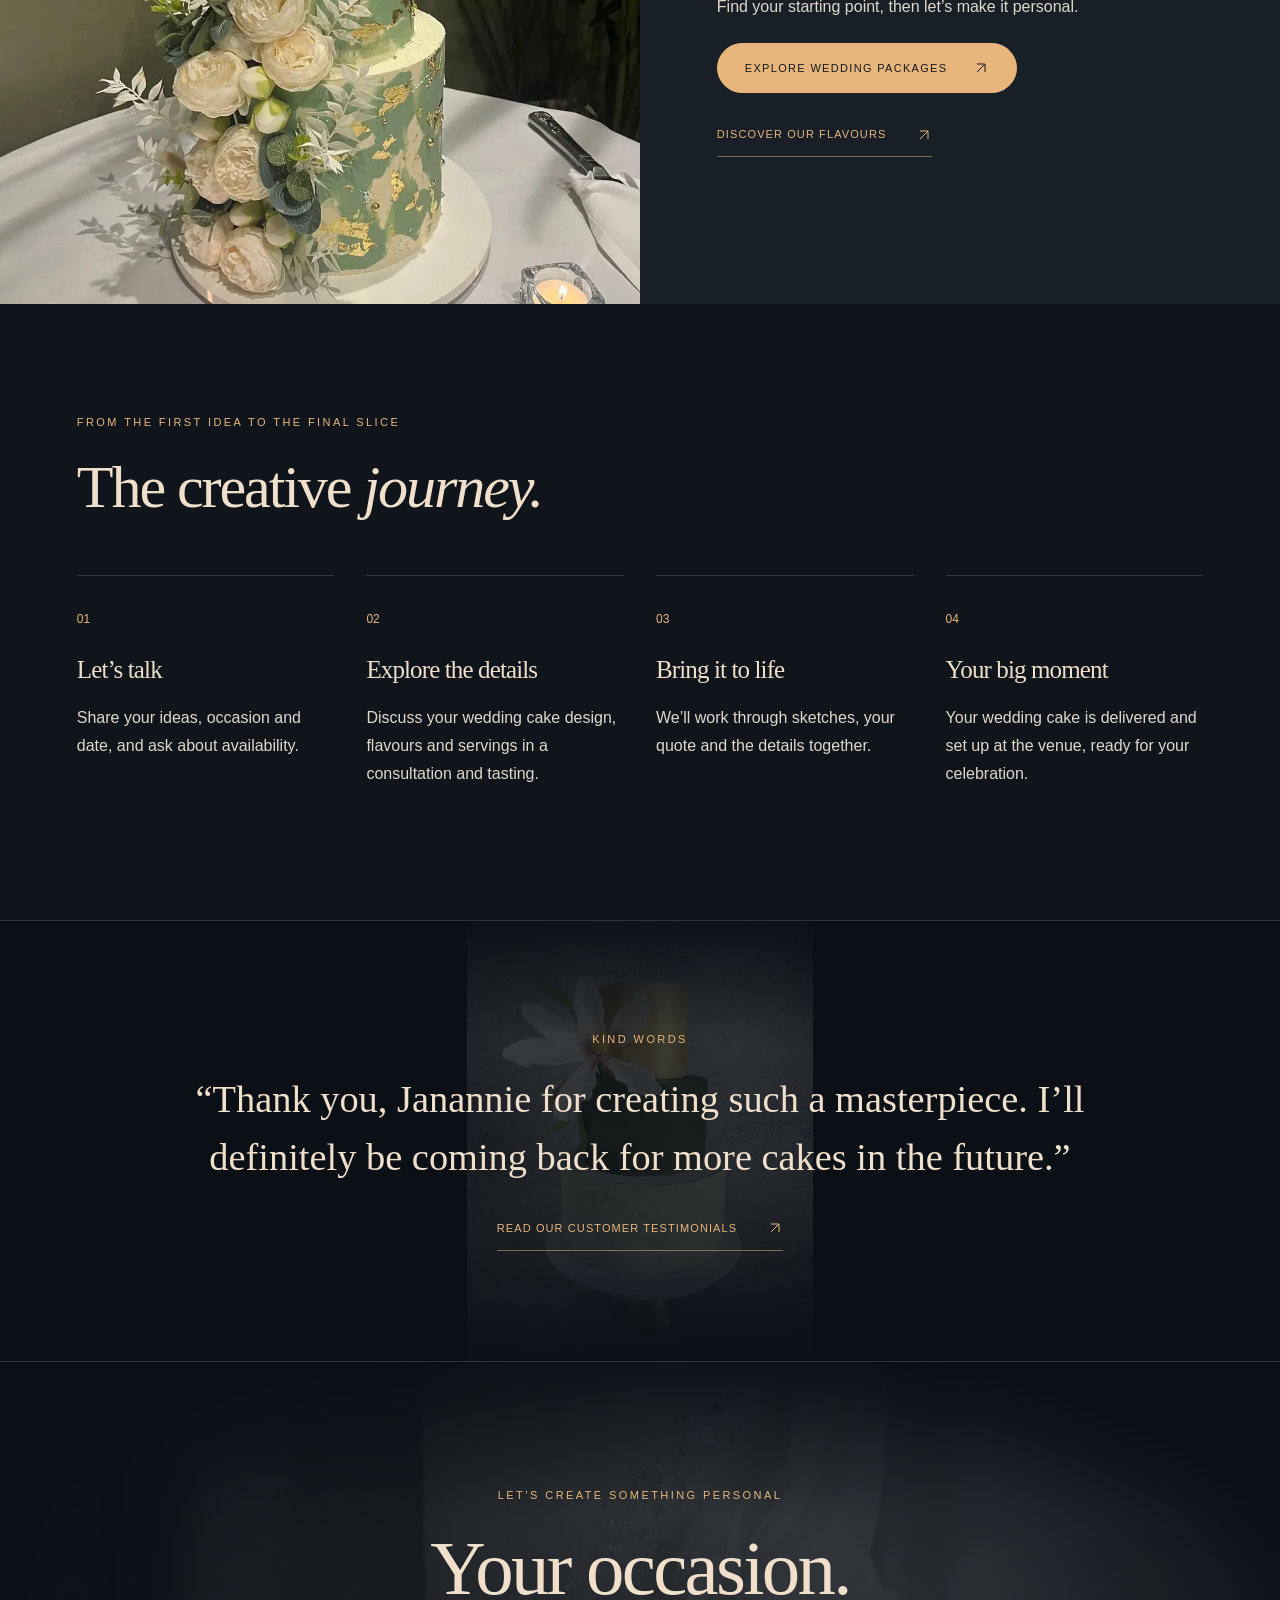
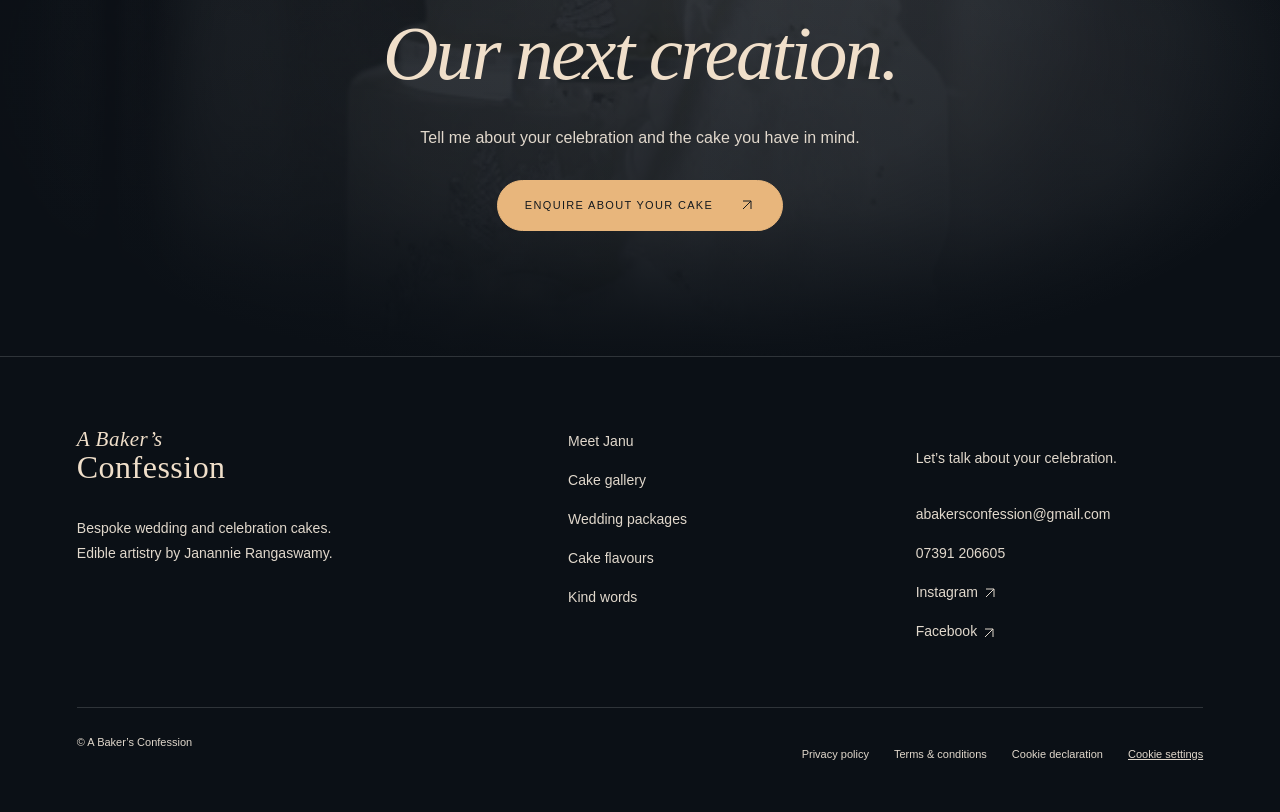
==== commit 3a412786: "Refine preview with five premium UI quick wins" ====
--- a/index.html
+++ b/index.html
@@ -1,6 +1,6 @@
 <!doctype html><html lang="en"><head><meta charset="utf-8"><meta name="viewport" content="width=device-width, initial-scale=1"><meta name="robots" content="noindex, nofollow"><title>Design Preview | A Baker’s Confession</title><meta name="description" content="Internal design preview for A Baker’s Confession wedding and celebration cakes."><link rel="canonical" href="https://abakersconfession.co.uk/"><link rel="stylesheet" href="/style/editorial-preview.css"><link rel="stylesheet" href="/style/cookie-consent.css"><script src="/js/cookie-consent.js" defer></script><script src="/js/editorial-preview.js" defer></script></head><body class="ep-home"><a class="ep-skip" href="#main-content">Skip to content</a><div class="ep-preview">DESIGN PREVIEW · For internal review · <a href="https://abakersconfession.co.uk/">View current website <svg class="ep-arrow" viewBox="0 0 24 24" width="16" height="16" aria-hidden="true"><path d="M6 18 18 6M6 6h12v12" fill="none" stroke="currentColor" stroke-width="1.5"/></svg></a></div>
 <header class="ep-header"><div class="ep-header-inner"><a class="ep-brand" href="/" aria-label="A Baker’s Confession home"><span>A Baker’s</span><strong>Confession</strong><small>CAKE ARTISTRY BY JANU</small></a><button class="ep-menu-toggle" aria-controls="ep-nav" aria-expanded="false">Menu <span aria-hidden="true">☰</span></button><nav id="ep-nav" aria-label="Main navigation"><a href="/">Home</a><a href="/about">Meet Janu</a><a href="/gallery">Gallery</a><a href="/package">Packages</a><a href="/menu">Flavours</a><a class="ep-nav-cta" href="/contact">Enquire</a></nav></div></header><main id="main-content">
-<section class="ep-hero" aria-label="Bespoke cake collection"><div class="ep-hero-slides" aria-label="Cake gallery" aria-roledescription="carousel"><div class="ep-hero-slide is-current" role="group" aria-roledescription="slide" aria-label="1 of 3"><img class="ep-hero-photo" src="/images/styled/wd01.webp" fetchpriority="high" alt="A tall white wedding cake with sculpted detail and fresh flowers"></div><div class="ep-hero-slide" role="group" aria-roledescription="slide" aria-label="2 of 3" aria-hidden="true"><img class="ep-hero-photo ep-hero-photo-floral" src="/images/styled/blue003.webp" loading="eager" decoding="async" alt="A pale blue tiered wedding cake with delicate gold decoration"></div><div class="ep-hero-slide" role="group" aria-roledescription="slide" aria-label="3 of 3" aria-hidden="true"><img class="ep-hero-photo ep-hero-photo-white" src="/images/wedcake/image3.webp" loading="eager" decoding="async" alt="A tall ivory wedding cake with a gold band and delicate white petals"></div></div><div class="ep-hero-shade"></div><div class="ep-hero-copy"><p class="ep-eyebrow">A BAKER’S CONFESSION</p><h1>Cakes with character.<br><em>Made for your moment.</em></h1><p class="ep-hero-sub">Bespoke wedding and celebration cakes, designed around you.</p><div class="ep-actions"><a class="ep-button" href="/gallery">Explore our cakes <span aria-hidden="true"><svg class="ep-arrow" viewBox="0 0 24 24" width="16" height="16" aria-hidden="true"><path d="M6 18 18 6M6 6h12v12" fill="none" stroke="currentColor" stroke-width="1.5"/></svg></span></a><a class="ep-button ep-outline" href="/contact">Start your enquiry <span aria-hidden="true"><svg class="ep-arrow" viewBox="0 0 24 24" width="16" height="16" aria-hidden="true"><path d="M6 18 18 6M6 6h12v12" fill="none" stroke="currentColor" stroke-width="1.5"/></svg></span></a></div></div><a class="ep-scroll" href="#our-story">DISCOVER THE ARTISTRY <span aria-hidden="true">↓</span></a><div class="ep-hero-controls" hidden><button type="button" data-hero-previous aria-label="Previous cake image">Previous</button><span data-hero-status aria-live="off" aria-atomic="true">1 / 3</span><button type="button" data-hero-next aria-label="Next cake image">Next</button><button type="button" data-hero-pause>Pause slideshow</button></div></section>
+<section class="ep-hero" aria-label="Bespoke cake collection"><div class="ep-hero-slides" aria-label="Cake gallery" aria-roledescription="carousel"><div class="ep-hero-slide is-current" role="group" aria-roledescription="slide" aria-label="1 of 3"><img class="ep-hero-photo" src="/images/wedcake/image3.webp" fetchpriority="high" alt="A tall ivory wedding cake with a gold band and delicate white petals"></div><div class="ep-hero-slide" role="group" aria-roledescription="slide" aria-label="2 of 3" aria-hidden="true"><img class="ep-hero-photo ep-hero-photo-floral" src="/images/wedcake/image2.webp" loading="eager" decoding="async" alt="A tall green and gold wedding cake with a delicate sugar flower"></div><div class="ep-hero-slide" role="group" aria-roledescription="slide" aria-label="3 of 3" aria-hidden="true"><img class="ep-hero-photo ep-hero-photo-white" src="/images/styled/Reception7.webp" loading="eager" decoding="async" alt="A tall white and gold tiered wedding cake with intricate decoration"></div></div><div class="ep-hero-shade"></div><div class="ep-hero-copy"><p class="ep-eyebrow">A BAKER’S CONFESSION</p><h1>Cakes with character.<br><em>Made for your moment.</em></h1><p class="ep-hero-sub">Bespoke wedding and celebration cakes, designed around you.</p><div class="ep-actions"><a class="ep-button" href="/gallery">Explore our cakes <span aria-hidden="true"><svg class="ep-arrow" viewBox="0 0 24 24" width="16" height="16" aria-hidden="true"><path d="M6 18 18 6M6 6h12v12" fill="none" stroke="currentColor" stroke-width="1.5"/></svg></span></a><a class="ep-button ep-outline" href="/contact">Start your enquiry <span aria-hidden="true"><svg class="ep-arrow" viewBox="0 0 24 24" width="16" height="16" aria-hidden="true"><path d="M6 18 18 6M6 6h12v12" fill="none" stroke="currentColor" stroke-width="1.5"/></svg></span></a></div></div><a class="ep-scroll" href="#our-story">DISCOVER THE ARTISTRY <span aria-hidden="true">↓</span></a></section><div class="ep-hero-controls" hidden><button type="button" data-hero-previous aria-label="Previous cake image">Previous</button><span data-hero-status aria-live="off" aria-atomic="true">1 / 3</span><button type="button" data-hero-next aria-label="Next cake image">Next</button><button type="button" data-hero-pause>Pause slideshow</button></div>
 <section class="ep-story ep-backdrop" id="our-story"><div class="ep-scene ep-scene-pair" aria-hidden="true"><img src="/images/styled/wd01.webp" alt="" loading="lazy" decoding="async"><img src="/images/wedcake/image3.webp" alt="" loading="lazy" decoding="async"></div><div class="ep-story-layout ep-wrap"><div><p class="ep-eyebrow">MEET JANU</p><h2>A creative soul.<br>A love of <em>detail.</em></h2></div><div class="ep-story-copy"><p>I’m Janannie Rangaswamy, the creative soul behind A Baker’s Confession. My journey from software engineer to cake artist brings precision and playfulness to every creation.</p><p>From elegantly minimalist designs to sculpted centrepieces, I work closely with you to create a cake that reflects your occasion, your ideas and your style.</p><a class="ep-text-link" href="/about">Discover my story <svg class="ep-arrow" viewBox="0 0 24 24" width="16" height="16" aria-hidden="true"><path d="M6 18 18 6M6 6h12v12" fill="none" stroke="currentColor" stroke-width="1.5"/></svg></a></div></div></section>
 <section class="ep-approach"><div class="ep-wrap"><p class="ep-eyebrow">THE A BAKER’S CONFESSION APPROACH</p><div class="ep-values"><span>Personal design</span><span>Memorable flavours</span><span>Thoughtful details</span><span>Made around you</span></div></div></section>
 <section class="ep-collection ep-wrap"><div class="ep-section-head"><div><p class="ep-eyebrow">THE COLLECTION</p><h2>For life’s <em>sweetest occasions.</em></h2></div><a class="ep-text-link" href="/gallery">View the gallery <svg class="ep-arrow" viewBox="0 0 24 24" width="16" height="16" aria-hidden="true"><path d="M6 18 18 6M6 6h12v12" fill="none" stroke="currentColor" stroke-width="1.5"/></svg></a></div><div class="ep-cake-grid"><a class="ep-cake-card" href="/gallery"><div><img src="/images/styledpkg.webp" width="600" height="760" loading="lazy" alt="A sculptural white wedding cake with delicate textured details"></div><span class="ep-card-number">01 / WEDDINGS</span><h3>Wedding cakes <span aria-hidden="true"><svg class="ep-arrow" viewBox="0 0 24 24" width="16" height="16" aria-hidden="true"><path d="M6 18 18 6M6 6h12v12" fill="none" stroke="currentColor" stroke-width="1.5"/></svg></span></h3><p>A centrepiece for your love story.</p></a><a class="ep-cake-card" href="/gallery"><div><img src="/images/gl1.webp" width="600" height="760" loading="lazy" alt="An orange heart-shaped Just Married celebration cake"></div><span class="ep-card-number">02 / CELEBRATIONS</span><h3>Celebration cakes <span aria-hidden="true"><svg class="ep-arrow" viewBox="0 0 24 24" width="16" height="16" aria-hidden="true"><path d="M6 18 18 6M6 6h12v12" fill="none" stroke="currentColor" stroke-width="1.5"/></svg></span></h3><p>Birthdays, milestones and moments of joy.</p></a><a class="ep-cake-card" href="/gallery"><div><img src="/images/gl3.webp" width="600" height="760" loading="lazy" alt="A box of cupcakes with pink and purple floral buttercream decoration"></div><span class="ep-card-number">03 / LITTLE DELIGHTS</span><h3>Cupcakes & treats <span aria-hidden="true"><svg class="ep-arrow" viewBox="0 0 24 24" width="16" height="16" aria-hidden="true"><path d="M6 18 18 6M6 6h12v12" fill="none" stroke="currentColor" stroke-width="1.5"/></svg></span></h3><p>Small creations, full of character.</p></a></div></section>
--- a/style/editorial-preview.css
+++ b/style/editorial-preview.css
@@ -63,3 +63,27 @@
 .ep-reveal-pending.ep-is-visible{opacity:1;transform:none}
 @media(max-width:767px){.ep-home .ep-story.ep-backdrop{padding:90px 0;min-height:650px}.ep-story-layout{grid-template-columns:1fr;gap:35px;min-height:0}.ep-scene-pair{gap:0;inset:0 -20%}.ep-scene-pair img{width:50%;opacity:.16;object-fit:cover}.ep-home .ep-quote.ep-backdrop{padding:80px 0}.ep-home .ep-enquire.ep-backdrop{padding:90px 0}.ep-scene-single img{opacity:.15}}
 @media(prefers-reduced-motion:reduce){html{scroll-behavior:auto}.ep-reveal-pending{opacity:1;transform:none;transition:none}}
+
+/* Premium quick wins: soft edges, readable type, and a separate control bar. */
+.ep-scene img{-webkit-mask-image:radial-gradient(ellipse at center,#000 35%,#0009 58%,transparent 78%);mask-image:radial-gradient(ellipse at center,#000 35%,#0009 58%,transparent 78%)}
+.ep-header #ep-nav a{font-size:13px;letter-spacing:.09em}.ep-header #ep-nav{gap:26px}
+.ep-home .ep-story-copy p,.ep-home .ep-feature p,.ep-home .ep-cake-card p,.ep-home .ep-process-grid p{font-size:16px;line-height:1.75}
+.ep-secondary .main-div p,.ep-secondary .menu-txt ul li{font-size:16px;line-height:1.7}
+.ep-home .ep-hero-controls{position:relative;inset:auto;width:100%;padding:14px 6%;margin:0;justify-content:flex-end;background:#0b1016;border-bottom:1px solid var(--ep-rule);min-height:72px;z-index:2}
+.ep-home .ep-hero-controls[hidden]{display:none}.ep-hero-slide .ep-hero-photo{object-position:center 46%}
+@media(max-width:1000px){.ep-header #ep-nav a{font-size:14px}}
+@media(max-width:650px){
+ .ep-home .ep-hero{height:auto;min-height:570px;max-height:none;padding:62px 0 54px}
+ .ep-home .ep-hero-copy{padding:0;width:88%}
+ .ep-home .ep-hero h1{font-size:clamp(2.2rem,9.1vw,3.1rem);line-height:1.12}
+ .ep-home .ep-hero .ep-eyebrow{margin-bottom:20px}
+ .ep-home .ep-hero .ep-hero-sub{font-size:16px;line-height:1.6;margin:24px auto;max-width:310px}
+ .ep-home .ep-actions{gap:12px}.ep-home .ep-button{font-size:11px!important;min-height:48px}
+ .ep-home .ep-hero-controls{inset:auto;justify-content:center;flex-wrap:wrap;padding:12px 16px;gap:8px;min-height:76px}
+ .ep-home .ep-hero-controls button{font-size:11px;padding:10px 12px}
+ /* The persistent footer button provides Cookie settings without a floating obstruction. */
+ #abc-consent .abc-cookie-settings{position:static;margin:16px;box-shadow:none}
+ .ep-home .ep-story.ep-backdrop{padding:70px 0;min-height:0}
+ .ep-home .ep-story-layout h2{font-size:2.5rem}
+ .ep-home .ep-scene-pair img{opacity:.16}
+}
